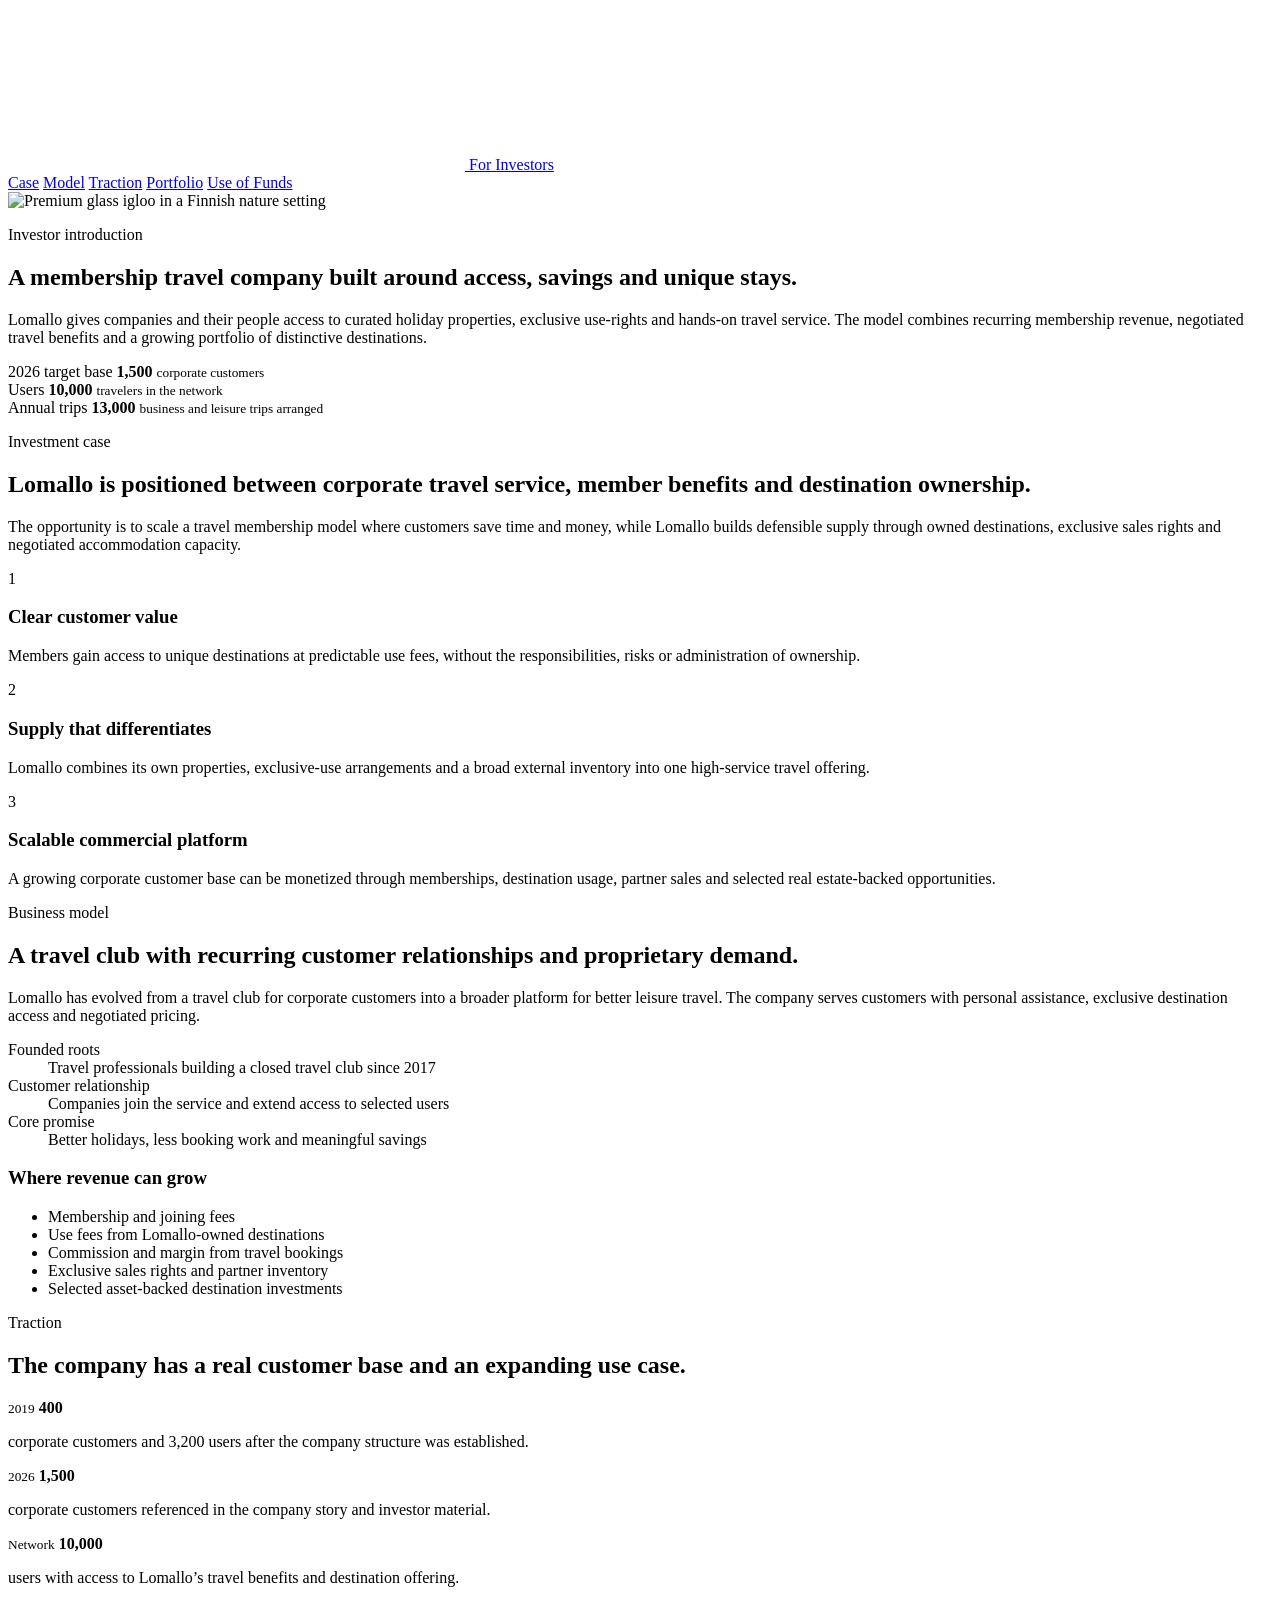
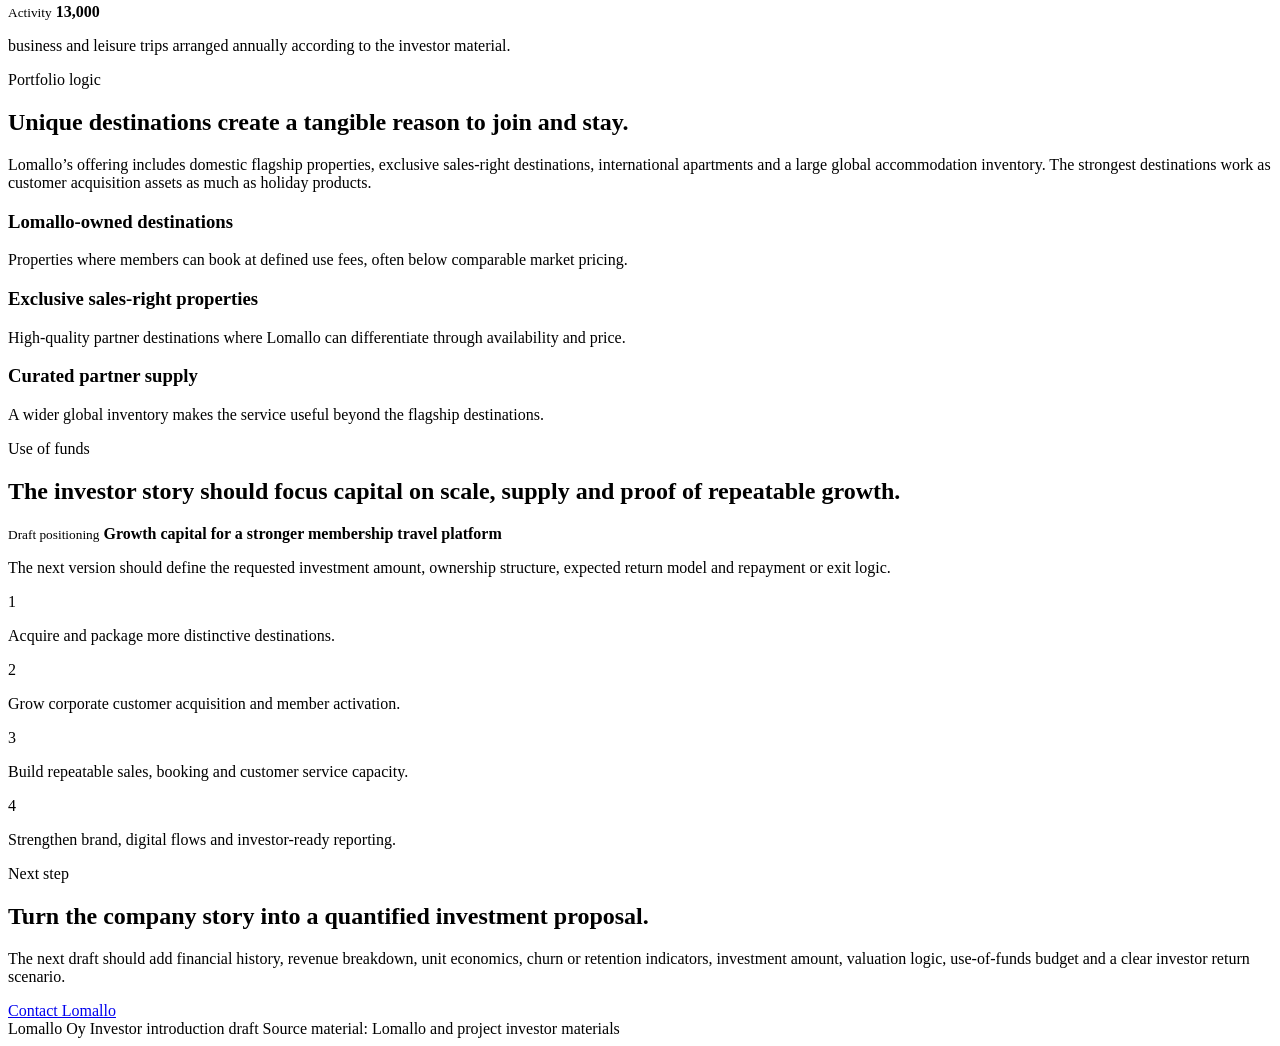
==== lomallo-for-investors/index.html @ 2ec80e3c "Create Lomallo investor site draft" ====
<!doctype html>
<html lang="en">
  <head>
    <meta charset="utf-8" />
    <meta name="viewport" content="width=device-width, initial-scale=1" />
    <title>Lomallo for Investors</title>
    <meta
      name="description"
      content="Investor introduction for Lomallo, a membership-based travel platform with exclusive access to unique holiday properties."
    />
    <link rel="stylesheet" href="./styles.css?v=20260811-1" />
  </head>
  <body>
    <header class="site-header" aria-label="Main navigation">
      <a class="brand" href="#top" aria-label="Lomallo for Investors">
        <img src="../assets/lomallo-nega.png" alt="Lomallo" />
        <span>For Investors</span>
      </a>
      <nav>
        <a href="#case">Case</a>
        <a href="#model">Model</a>
        <a href="#traction">Traction</a>
        <a href="#portfolio">Portfolio</a>
        <a href="#use-of-funds">Use of Funds</a>
      </nav>
    </header>

    <main id="top">
      <section class="hero">
        <img
          class="hero-media"
          src="https://static.wixstatic.com/media/190ae2_ce40ab52ef164a418f65911e3b926a8a~mv2.jpeg/v1/fill/w_1920,h_1080,al_c,q_90/190ae2_ce40ab52ef164a418f65911e3b926a8a~mv2.jpeg"
          alt="Premium glass igloo in a Finnish nature setting"
        />
        <div class="hero-shade"></div>
        <div class="hero-content">
          <p class="eyebrow">Investor introduction</p>
          <h1>A membership travel company built around access, savings and unique stays.</h1>
          <p class="lead">
            Lomallo gives companies and their people access to curated holiday properties,
            exclusive use-rights and hands-on travel service. The model combines recurring
            membership revenue, negotiated travel benefits and a growing portfolio of
            distinctive destinations.
          </p>
        </div>
        <div class="hero-panel" aria-label="Lomallo key figures">
          <div class="highlight-card">
            <span>2026 target base</span>
            <strong>1,500</strong>
            <small>corporate customers</small>
          </div>
          <div>
            <span>Users</span>
            <strong>10,000</strong>
            <small>travelers in the network</small>
          </div>
          <div>
            <span>Annual trips</span>
            <strong>13,000</strong>
            <small>business and leisure trips arranged</small>
          </div>
        </div>
      </section>

      <section class="section white" id="case">
        <div class="section-copy">
          <p class="eyebrow dark">Investment case</p>
          <h2>Lomallo is positioned between corporate travel service, member benefits and destination ownership.</h2>
          <p>
            The opportunity is to scale a travel membership model where customers save time
            and money, while Lomallo builds defensible supply through owned destinations,
            exclusive sales rights and negotiated accommodation capacity.
          </p>
        </div>
        <div class="card-grid three">
          <article>
            <span>1</span>
            <h3>Clear customer value</h3>
            <p>
              Members gain access to unique destinations at predictable use fees, without
              the responsibilities, risks or administration of ownership.
            </p>
          </article>
          <article>
            <span>2</span>
            <h3>Supply that differentiates</h3>
            <p>
              Lomallo combines its own properties, exclusive-use arrangements and a broad
              external inventory into one high-service travel offering.
            </p>
          </article>
          <article>
            <span>3</span>
            <h3>Scalable commercial platform</h3>
            <p>
              A growing corporate customer base can be monetized through memberships,
              destination usage, partner sales and selected real estate-backed opportunities.
            </p>
          </article>
        </div>
      </section>

      <section class="section split" id="model">
        <div class="section-copy">
          <p class="eyebrow dark">Business model</p>
          <h2>A travel club with recurring customer relationships and proprietary demand.</h2>
          <p>
            Lomallo has evolved from a travel club for corporate customers into a broader
            platform for better leisure travel. The company serves customers with personal
            assistance, exclusive destination access and negotiated pricing.
          </p>
          <dl class="fact-list">
            <div>
              <dt>Founded roots</dt>
              <dd>Travel professionals building a closed travel club since 2017</dd>
            </div>
            <div>
              <dt>Customer relationship</dt>
              <dd>Companies join the service and extend access to selected users</dd>
            </div>
            <div>
              <dt>Core promise</dt>
              <dd>Better holidays, less booking work and meaningful savings</dd>
            </div>
          </dl>
        </div>
        <div class="model-card">
          <h3>Where revenue can grow</h3>
          <ul>
            <li>Membership and joining fees</li>
            <li>Use fees from Lomallo-owned destinations</li>
            <li>Commission and margin from travel bookings</li>
            <li>Exclusive sales rights and partner inventory</li>
            <li>Selected asset-backed destination investments</li>
          </ul>
        </div>
      </section>

      <section class="section dark" id="traction">
        <div class="section-copy">
          <p class="eyebrow">Traction</p>
          <h2>The company has a real customer base and an expanding use case.</h2>
        </div>
        <div class="metric-grid">
          <article>
            <small>2019</small>
            <strong>400</strong>
            <p>corporate customers and 3,200 users after the company structure was established.</p>
          </article>
          <article>
            <small>2026</small>
            <strong>1,500</strong>
            <p>corporate customers referenced in the company story and investor material.</p>
          </article>
          <article>
            <small>Network</small>
            <strong>10,000</strong>
            <p>users with access to Lomallo’s travel benefits and destination offering.</p>
          </article>
          <article>
            <small>Activity</small>
            <strong>13,000</strong>
            <p>business and leisure trips arranged annually according to the investor material.</p>
          </article>
        </div>
      </section>

      <section class="section portfolio" id="portfolio">
        <div class="section-copy">
          <p class="eyebrow dark">Portfolio logic</p>
          <h2>Unique destinations create a tangible reason to join and stay.</h2>
          <p>
            Lomallo’s offering includes domestic flagship properties, exclusive sales-right
            destinations, international apartments and a large global accommodation inventory.
            The strongest destinations work as customer acquisition assets as much as holiday products.
          </p>
        </div>
        <div class="portfolio-grid">
          <article>
            <h3>Lomallo-owned destinations</h3>
            <p>Properties where members can book at defined use fees, often below comparable market pricing.</p>
          </article>
          <article>
            <h3>Exclusive sales-right properties</h3>
            <p>High-quality partner destinations where Lomallo can differentiate through availability and price.</p>
          </article>
          <article>
            <h3>Curated partner supply</h3>
            <p>A wider global inventory makes the service useful beyond the flagship destinations.</p>
          </article>
        </div>
      </section>

      <section class="section use-of-funds" id="use-of-funds">
        <div class="section-copy">
          <p class="eyebrow dark">Use of funds</p>
          <h2>The investor story should focus capital on scale, supply and proof of repeatable growth.</h2>
        </div>
        <div class="funding-layout">
          <div class="funding-card primary-card">
            <small>Draft positioning</small>
            <strong>Growth capital for a stronger membership travel platform</strong>
            <p>
              The next version should define the requested investment amount, ownership
              structure, expected return model and repayment or exit logic.
            </p>
          </div>
          <div class="funding-list">
            <div>
              <span>1</span>
              <p>Acquire and package more distinctive destinations.</p>
            </div>
            <div>
              <span>2</span>
              <p>Grow corporate customer acquisition and member activation.</p>
            </div>
            <div>
              <span>3</span>
              <p>Build repeatable sales, booking and customer service capacity.</p>
            </div>
            <div>
              <span>4</span>
              <p>Strengthen brand, digital flows and investor-ready reporting.</p>
            </div>
          </div>
        </div>
      </section>

      <section class="section final-band">
        <div>
          <p class="eyebrow dark">Next step</p>
          <h2>Turn the company story into a quantified investment proposal.</h2>
          <p>
            The next draft should add financial history, revenue breakdown, unit economics,
            churn or retention indicators, investment amount, valuation logic, use-of-funds
            budget and a clear investor return scenario.
          </p>
        </div>
        <a class="button dark-button" href="mailto:toimisto@lomallo.fi">Contact Lomallo</a>
      </section>
    </main>

    <footer>
      <span>Lomallo Oy</span>
      <span>Investor introduction draft</span>
      <span>Source material: Lomallo and project investor materials</span>
    </footer>
  </body>
</html>
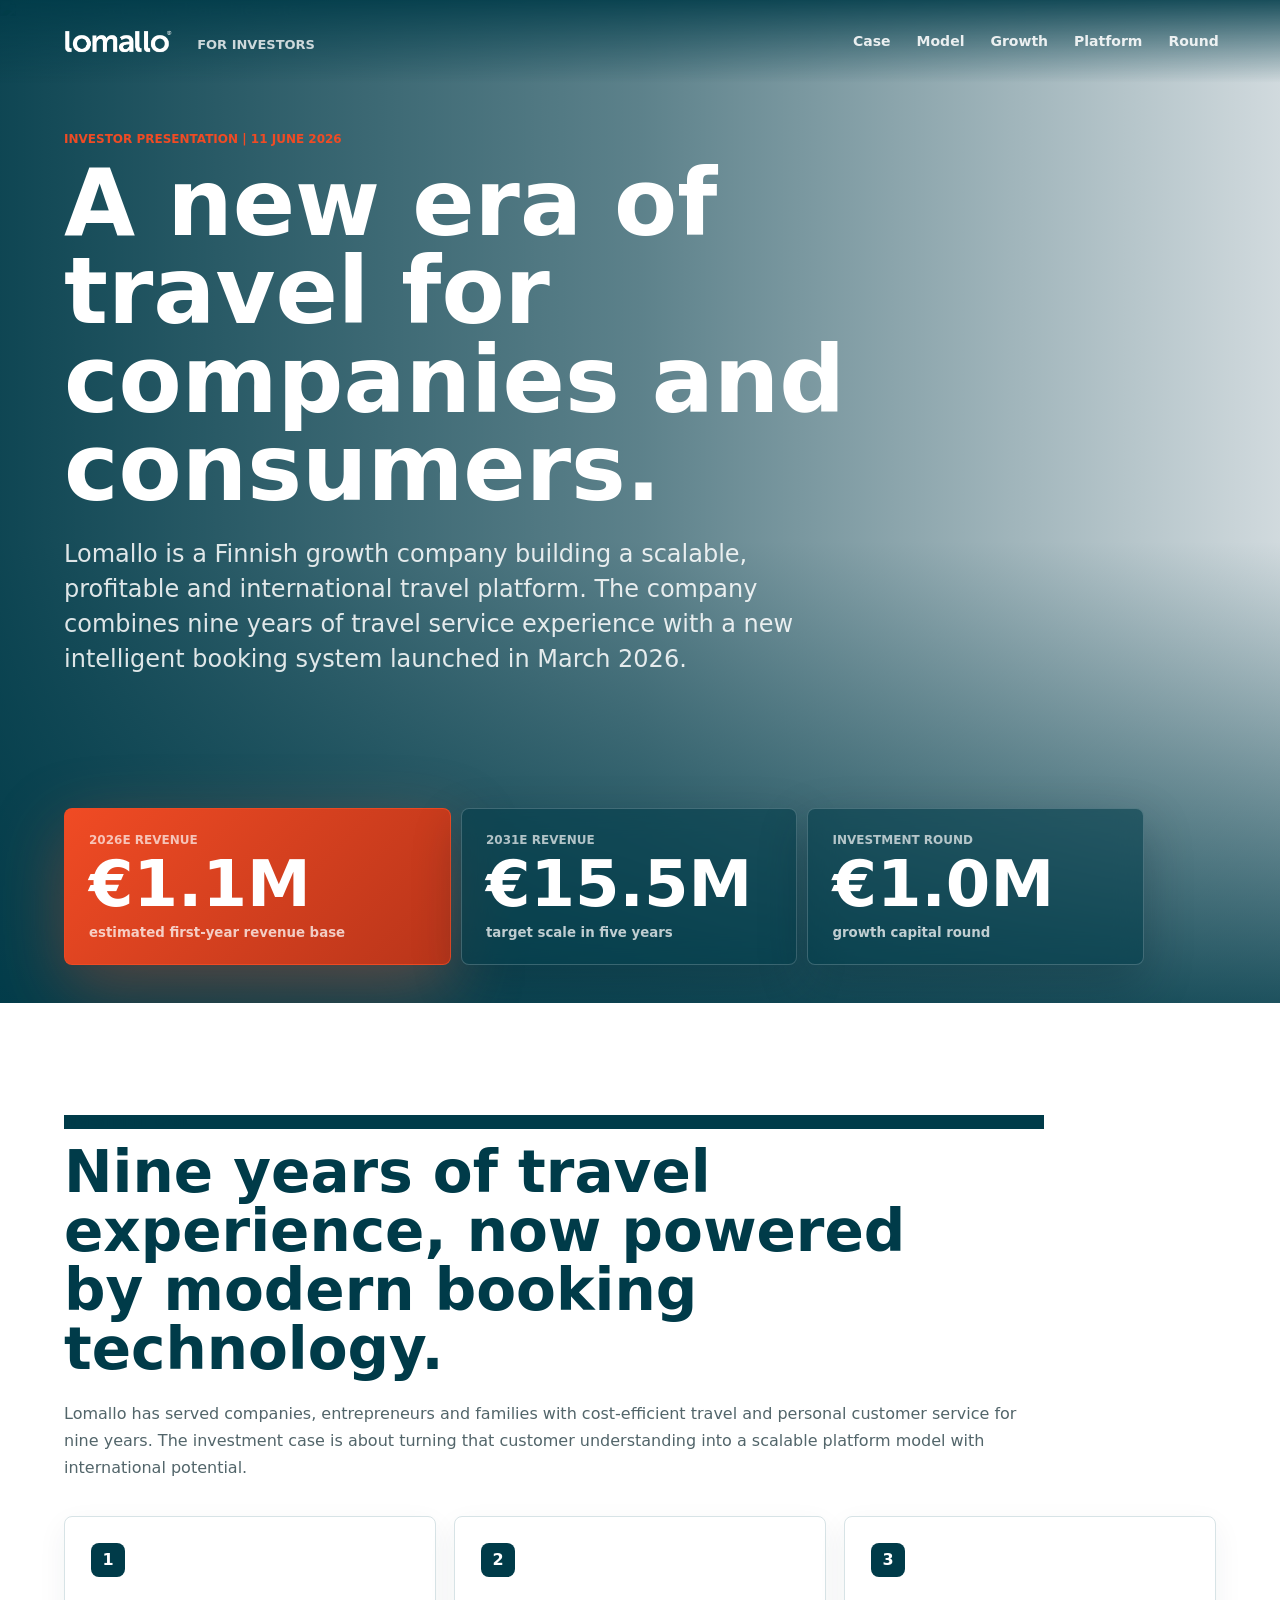
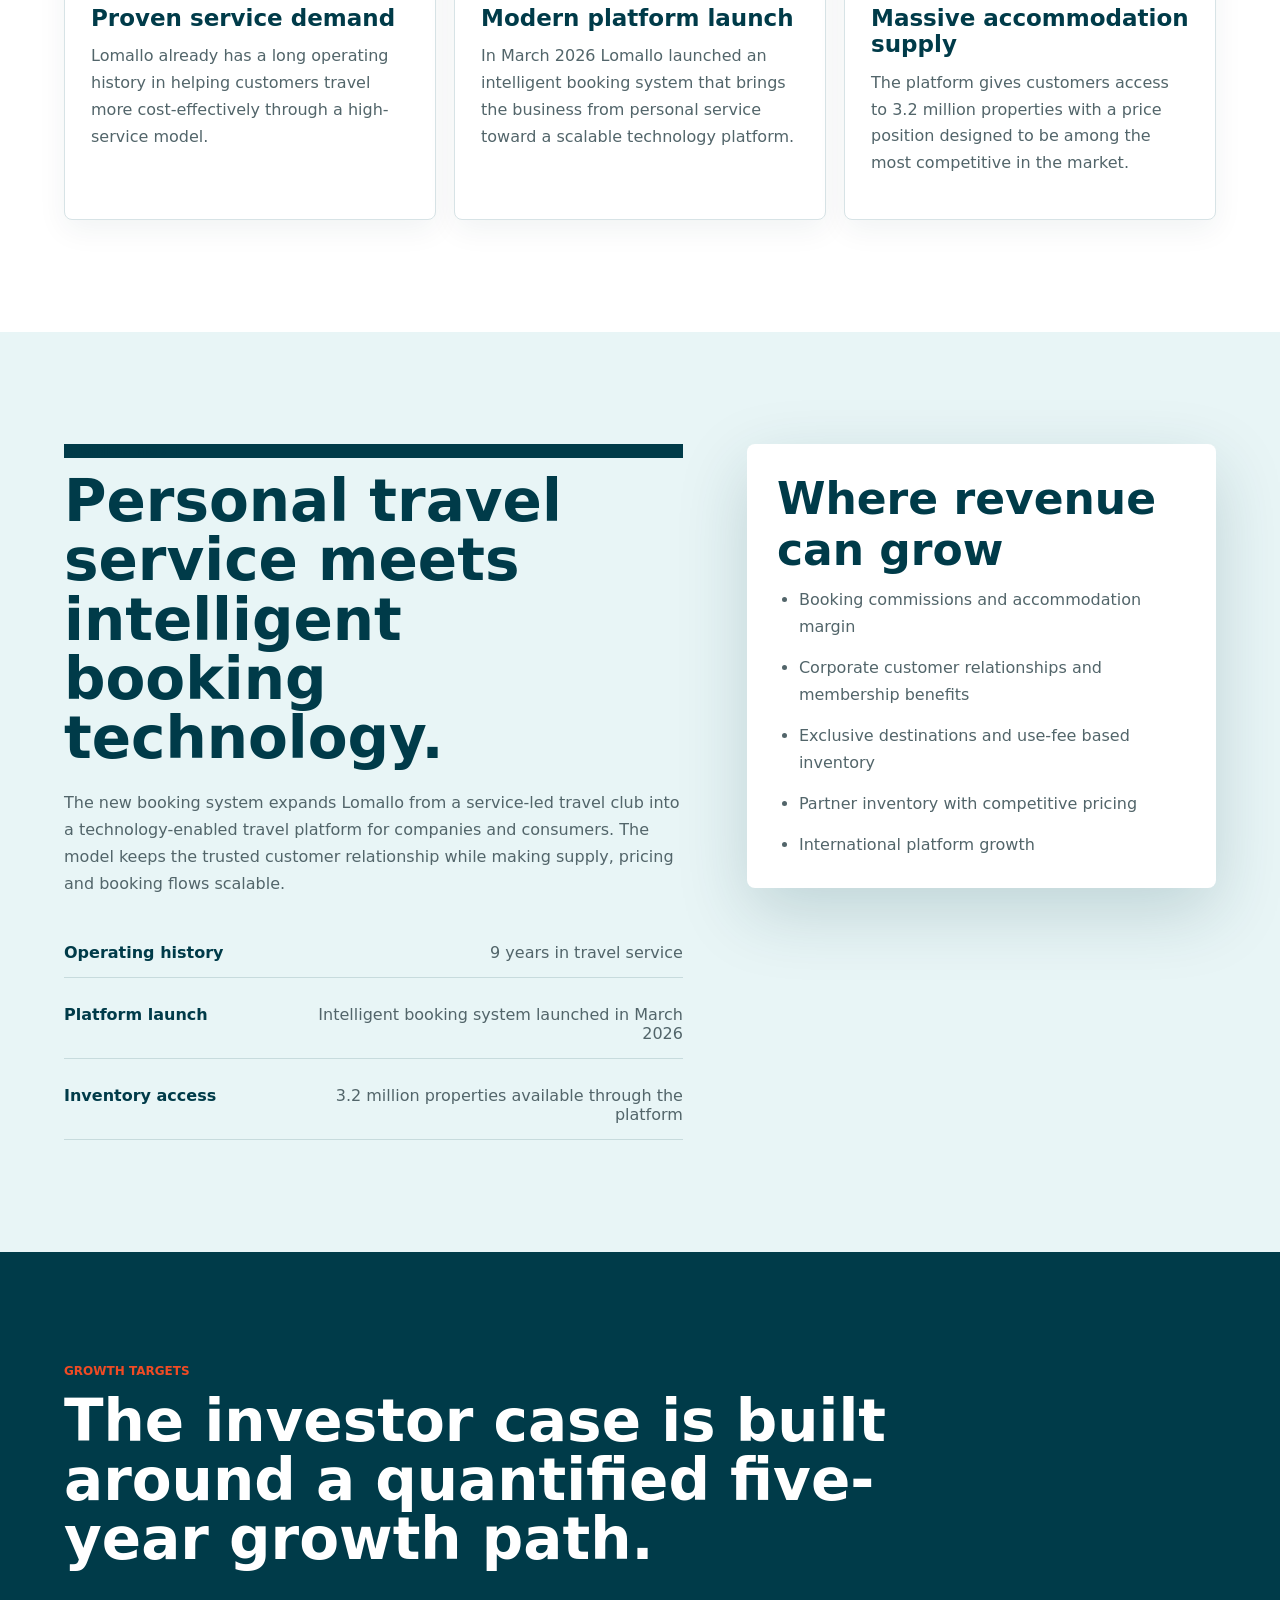
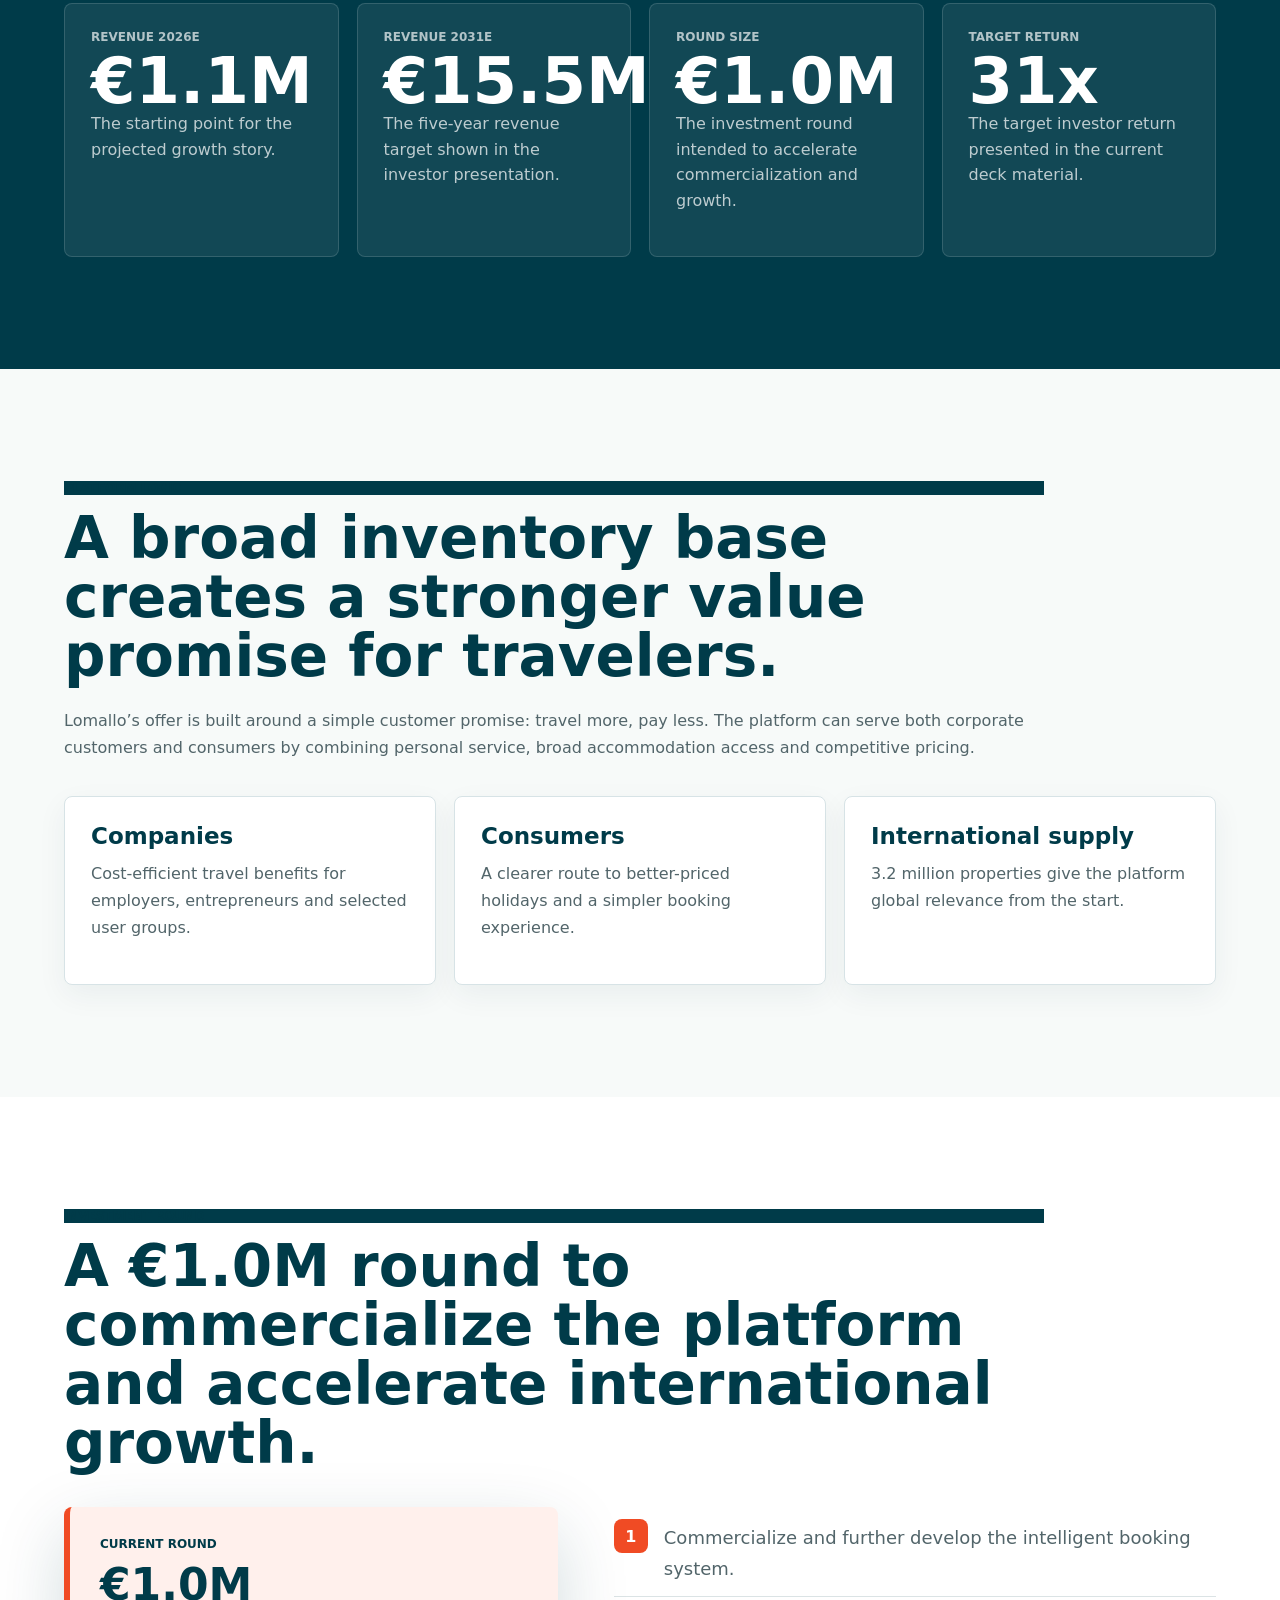
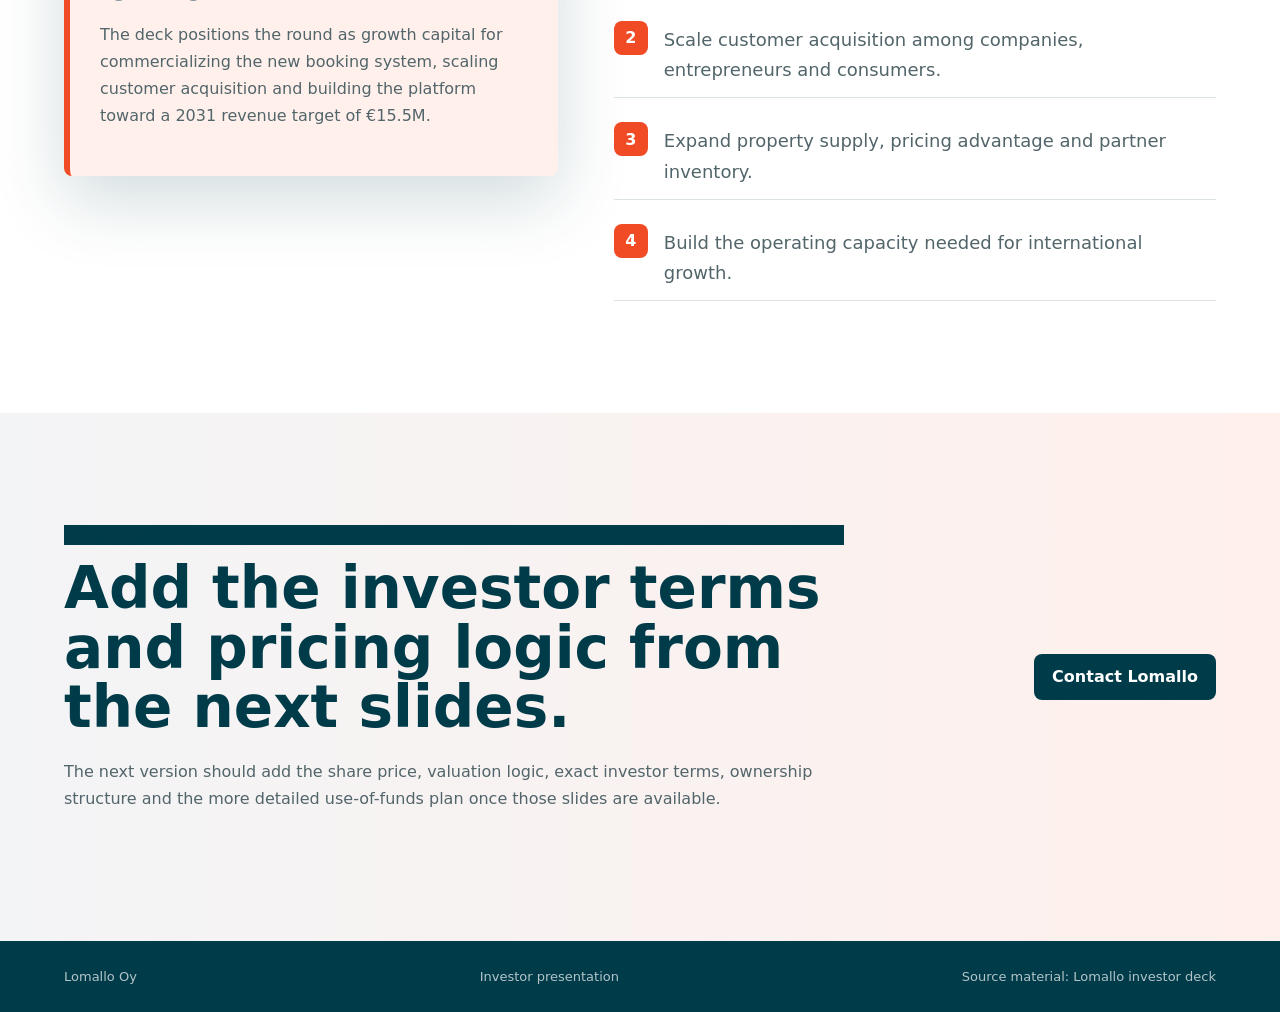
==== commit f3df8f29: "Update Lomallo investor page with deck highlights" ====
--- a/lomallo-for-investors/index.html
+++ b/lomallo-for-investors/index.html
@@ -6,7 +6,7 @@
     <title>Lomallo for Investors</title>
     <meta
       name="description"
-      content="Investor introduction for Lomallo, a membership-based travel platform with exclusive access to unique holiday properties."
+      content="Investor presentation for Lomallo, a Finnish travel growth company building a scalable international platform."
     />
     <link rel="stylesheet" href="./styles.css?v=20260811-1" />
   </head>
@@ -19,9 +19,9 @@
       <nav>
         <a href="#case">Case</a>
         <a href="#model">Model</a>
-        <a href="#traction">Traction</a>
-        <a href="#portfolio">Portfolio</a>
-        <a href="#use-of-funds">Use of Funds</a>
+        <a href="#traction">Growth</a>
+        <a href="#portfolio">Platform</a>
+        <a href="#use-of-funds">Round</a>
       </nav>
     </header>
 
@@ -29,35 +29,34 @@
       <section class="hero">
         <img
           class="hero-media"
-          src="https://static.wixstatic.com/media/190ae2_ce40ab52ef164a418f65911e3b926a8a~mv2.jpeg/v1/fill/w_1920,h_1080,al_c,q_90/190ae2_ce40ab52ef164a418f65911e3b926a8a~mv2.jpeg"
-          alt="Premium glass igloo in a Finnish nature setting"
+          src="https://images.unsplash.com/photo-1507525428034-b723cf961d3e?auto=format&fit=crop&w=2200&q=85"
+          alt="Tropical beach with clear blue water"
         />
         <div class="hero-shade"></div>
         <div class="hero-content">
-          <p class="eyebrow">Investor introduction</p>
-          <h1>A membership travel company built around access, savings and unique stays.</h1>
+          <p class="eyebrow">Investor presentation | 11 June 2026</p>
+          <h1>A new era of travel for companies and consumers.</h1>
           <p class="lead">
-            Lomallo gives companies and their people access to curated holiday properties,
-            exclusive use-rights and hands-on travel service. The model combines recurring
-            membership revenue, negotiated travel benefits and a growing portfolio of
-            distinctive destinations.
-          </p>
-        </div>
-        <div class="hero-panel" aria-label="Lomallo key figures">
+            Lomallo is a Finnish growth company building a scalable, profitable and
+            international travel platform. The company combines nine years of travel service
+            experience with a new intelligent booking system launched in March 2026.
+          </p>
+        </div>
+        <div class="hero-panel" aria-label="Lomallo key investment figures">
           <div class="highlight-card">
-            <span>2026 target base</span>
-            <strong>1,500</strong>
-            <small>corporate customers</small>
+            <span>2026E revenue</span>
+            <strong>€1.1M</strong>
+            <small>estimated first-year revenue base</small>
           </div>
           <div>
-            <span>Users</span>
-            <strong>10,000</strong>
-            <small>travelers in the network</small>
+            <span>2031E revenue</span>
+            <strong>€15.5M</strong>
+            <small>target scale in five years</small>
           </div>
           <div>
-            <span>Annual trips</span>
-            <strong>13,000</strong>
-            <small>business and leisure trips arranged</small>
+            <span>Investment round</span>
+            <strong>€1.0M</strong>
+            <small>growth capital round</small>
           </div>
         </div>
       </section>
@@ -65,36 +64,36 @@
       <section class="section white" id="case">
         <div class="section-copy">
           <p class="eyebrow dark">Investment case</p>
-          <h2>Lomallo is positioned between corporate travel service, member benefits and destination ownership.</h2>
-          <p>
-            The opportunity is to scale a travel membership model where customers save time
-            and money, while Lomallo builds defensible supply through owned destinations,
-            exclusive sales rights and negotiated accommodation capacity.
+          <h2>Nine years of travel experience, now powered by modern booking technology.</h2>
+          <p>
+            Lomallo has served companies, entrepreneurs and families with cost-efficient travel
+            and personal customer service for nine years. The investment case is about turning
+            that customer understanding into a scalable platform model with international potential.
           </p>
         </div>
         <div class="card-grid three">
           <article>
             <span>1</span>
-            <h3>Clear customer value</h3>
-            <p>
-              Members gain access to unique destinations at predictable use fees, without
-              the responsibilities, risks or administration of ownership.
+            <h3>Proven service demand</h3>
+            <p>
+              Lomallo already has a long operating history in helping customers travel more
+              cost-effectively through a high-service model.
             </p>
           </article>
           <article>
             <span>2</span>
-            <h3>Supply that differentiates</h3>
-            <p>
-              Lomallo combines its own properties, exclusive-use arrangements and a broad
-              external inventory into one high-service travel offering.
+            <h3>Modern platform launch</h3>
+            <p>
+              In March 2026 Lomallo launched an intelligent booking system that brings the
+              business from personal service toward a scalable technology platform.
             </p>
           </article>
           <article>
             <span>3</span>
-            <h3>Scalable commercial platform</h3>
-            <p>
-              A growing corporate customer base can be monetized through memberships,
-              destination usage, partner sales and selected real estate-backed opportunities.
+            <h3>Massive accommodation supply</h3>
+            <p>
+              The platform gives customers access to 3.2 million properties with a price
+              position designed to be among the most competitive in the market.
             </p>
           </article>
         </div>
@@ -103,124 +102,125 @@
       <section class="section split" id="model">
         <div class="section-copy">
           <p class="eyebrow dark">Business model</p>
-          <h2>A travel club with recurring customer relationships and proprietary demand.</h2>
-          <p>
-            Lomallo has evolved from a travel club for corporate customers into a broader
-            platform for better leisure travel. The company serves customers with personal
-            assistance, exclusive destination access and negotiated pricing.
+          <h2>Personal travel service meets intelligent booking technology.</h2>
+          <p>
+            The new booking system expands Lomallo from a service-led travel club into a
+            technology-enabled travel platform for companies and consumers. The model keeps
+            the trusted customer relationship while making supply, pricing and booking flows scalable.
           </p>
           <dl class="fact-list">
             <div>
-              <dt>Founded roots</dt>
-              <dd>Travel professionals building a closed travel club since 2017</dd>
-            </div>
-            <div>
-              <dt>Customer relationship</dt>
-              <dd>Companies join the service and extend access to selected users</dd>
-            </div>
-            <div>
-              <dt>Core promise</dt>
-              <dd>Better holidays, less booking work and meaningful savings</dd>
+              <dt>Operating history</dt>
+              <dd>9 years in travel service</dd>
+            </div>
+            <div>
+              <dt>Platform launch</dt>
+              <dd>Intelligent booking system launched in March 2026</dd>
+            </div>
+            <div>
+              <dt>Inventory access</dt>
+              <dd>3.2 million properties available through the platform</dd>
             </div>
           </dl>
         </div>
         <div class="model-card">
           <h3>Where revenue can grow</h3>
           <ul>
-            <li>Membership and joining fees</li>
-            <li>Use fees from Lomallo-owned destinations</li>
-            <li>Commission and margin from travel bookings</li>
-            <li>Exclusive sales rights and partner inventory</li>
-            <li>Selected asset-backed destination investments</li>
+            <li>Booking commissions and accommodation margin</li>
+            <li>Corporate customer relationships and membership benefits</li>
+            <li>Exclusive destinations and use-fee based inventory</li>
+            <li>Partner inventory with competitive pricing</li>
+            <li>International platform growth</li>
           </ul>
         </div>
       </section>
 
       <section class="section dark" id="traction">
         <div class="section-copy">
-          <p class="eyebrow">Traction</p>
-          <h2>The company has a real customer base and an expanding use case.</h2>
+          <p class="eyebrow">Growth targets</p>
+          <h2>The investor case is built around a quantified five-year growth path.</h2>
         </div>
         <div class="metric-grid">
           <article>
-            <small>2019</small>
-            <strong>400</strong>
-            <p>corporate customers and 3,200 users after the company structure was established.</p>
-          </article>
-          <article>
-            <small>2026</small>
-            <strong>1,500</strong>
-            <p>corporate customers referenced in the company story and investor material.</p>
-          </article>
-          <article>
-            <small>Network</small>
-            <strong>10,000</strong>
-            <p>users with access to Lomallo’s travel benefits and destination offering.</p>
-          </article>
-          <article>
-            <small>Activity</small>
-            <strong>13,000</strong>
-            <p>business and leisure trips arranged annually according to the investor material.</p>
+            <small>Revenue 2026E</small>
+            <strong>€1.1M</strong>
+            <p>The starting point for the projected growth story.</p>
+          </article>
+          <article>
+            <small>Revenue 2031E</small>
+            <strong>€15.5M</strong>
+            <p>The five-year revenue target shown in the investor presentation.</p>
+          </article>
+          <article>
+            <small>Round size</small>
+            <strong>€1.0M</strong>
+            <p>The investment round intended to accelerate commercialization and growth.</p>
+          </article>
+          <article>
+            <small>Target return</small>
+            <strong>31x</strong>
+            <p>The target investor return presented in the current deck material.</p>
           </article>
         </div>
       </section>
 
       <section class="section portfolio" id="portfolio">
         <div class="section-copy">
-          <p class="eyebrow dark">Portfolio logic</p>
-          <h2>Unique destinations create a tangible reason to join and stay.</h2>
-          <p>
-            Lomallo’s offering includes domestic flagship properties, exclusive sales-right
-            destinations, international apartments and a large global accommodation inventory.
-            The strongest destinations work as customer acquisition assets as much as holiday products.
+          <p class="eyebrow dark">Platform logic</p>
+          <h2>A broad inventory base creates a stronger value promise for travelers.</h2>
+          <p>
+            Lomallo’s offer is built around a simple customer promise: travel more, pay less.
+            The platform can serve both corporate customers and consumers by combining personal
+            service, broad accommodation access and competitive pricing.
           </p>
         </div>
         <div class="portfolio-grid">
           <article>
-            <h3>Lomallo-owned destinations</h3>
-            <p>Properties where members can book at defined use fees, often below comparable market pricing.</p>
-          </article>
-          <article>
-            <h3>Exclusive sales-right properties</h3>
-            <p>High-quality partner destinations where Lomallo can differentiate through availability and price.</p>
-          </article>
-          <article>
-            <h3>Curated partner supply</h3>
-            <p>A wider global inventory makes the service useful beyond the flagship destinations.</p>
+            <h3>Companies</h3>
+            <p>Cost-efficient travel benefits for employers, entrepreneurs and selected user groups.</p>
+          </article>
+          <article>
+            <h3>Consumers</h3>
+            <p>A clearer route to better-priced holidays and a simpler booking experience.</p>
+          </article>
+          <article>
+            <h3>International supply</h3>
+            <p>3.2 million properties give the platform global relevance from the start.</p>
           </article>
         </div>
       </section>
 
       <section class="section use-of-funds" id="use-of-funds">
         <div class="section-copy">
-          <p class="eyebrow dark">Use of funds</p>
-          <h2>The investor story should focus capital on scale, supply and proof of repeatable growth.</h2>
+          <p class="eyebrow dark">Investment round</p>
+          <h2>A €1.0M round to commercialize the platform and accelerate international growth.</h2>
         </div>
         <div class="funding-layout">
           <div class="funding-card primary-card">
-            <small>Draft positioning</small>
-            <strong>Growth capital for a stronger membership travel platform</strong>
-            <p>
-              The next version should define the requested investment amount, ownership
-              structure, expected return model and repayment or exit logic.
+            <small>Current round</small>
+            <strong>€1.0M</strong>
+            <p>
+              The deck positions the round as growth capital for commercializing the new booking
+              system, scaling customer acquisition and building the platform toward a 2031 revenue
+              target of €15.5M.
             </p>
           </div>
           <div class="funding-list">
             <div>
               <span>1</span>
-              <p>Acquire and package more distinctive destinations.</p>
+              <p>Commercialize and further develop the intelligent booking system.</p>
             </div>
             <div>
               <span>2</span>
-              <p>Grow corporate customer acquisition and member activation.</p>
+              <p>Scale customer acquisition among companies, entrepreneurs and consumers.</p>
             </div>
             <div>
               <span>3</span>
-              <p>Build repeatable sales, booking and customer service capacity.</p>
+              <p>Expand property supply, pricing advantage and partner inventory.</p>
             </div>
             <div>
               <span>4</span>
-              <p>Strengthen brand, digital flows and investor-ready reporting.</p>
+              <p>Build the operating capacity needed for international growth.</p>
             </div>
           </div>
         </div>
@@ -229,11 +229,10 @@
       <section class="section final-band">
         <div>
           <p class="eyebrow dark">Next step</p>
-          <h2>Turn the company story into a quantified investment proposal.</h2>
-          <p>
-            The next draft should add financial history, revenue breakdown, unit economics,
-            churn or retention indicators, investment amount, valuation logic, use-of-funds
-            budget and a clear investor return scenario.
+          <h2>Add the investor terms and pricing logic from the next slides.</h2>
+          <p>
+            The next version should add the share price, valuation logic, exact investor terms,
+            ownership structure and the more detailed use-of-funds plan once those slides are available.
           </p>
         </div>
         <a class="button dark-button" href="mailto:toimisto@lomallo.fi">Contact Lomallo</a>
@@ -242,8 +241,8 @@
 
     <footer>
       <span>Lomallo Oy</span>
-      <span>Investor introduction draft</span>
-      <span>Source material: Lomallo and project investor materials</span>
+      <span>Investor presentation</span>
+      <span>Source material: Lomallo investor deck</span>
     </footer>
   </body>
 </html>
--- a/lomallo-for-investors/styles.css
+++ b/lomallo-for-investors/styles.css
@@ -0,0 +1,555 @@
+:root {
+  --orange: #f04b24;
+  --ink: #003b49;
+  --ink-soft: #1d5a66;
+  --paper: #ffffff;
+  --mist: #f3f4f6;
+  --aqua: #e8f5f6;
+  --line: #d7e3e6;
+  --shadow: 0 24px 70px rgba(0, 59, 73, 0.18);
+}
+
+* {
+  box-sizing: border-box;
+}
+
+html {
+  scroll-behavior: smooth;
+}
+
+body {
+  margin: 0;
+  background: var(--mist);
+  color: var(--ink);
+  font-family:
+    Inter, ui-sans-serif, system-ui, -apple-system, BlinkMacSystemFont, "Segoe UI",
+    sans-serif;
+  letter-spacing: 0;
+}
+
+a {
+  color: inherit;
+  text-decoration: none;
+}
+
+.site-header {
+  position: fixed;
+  z-index: 20;
+  top: 0;
+  left: 0;
+  right: 0;
+  display: flex;
+  align-items: center;
+  justify-content: space-between;
+  gap: 24px;
+  padding: 18px clamp(18px, 4vw, 56px);
+  color: white;
+  background: linear-gradient(180deg, rgba(0, 59, 73, 0.88), rgba(0, 59, 73, 0));
+}
+
+.brand {
+  display: flex;
+  align-items: center;
+  gap: 14px;
+  min-width: 250px;
+  font-weight: 800;
+}
+
+.brand img {
+  width: 132px;
+  height: auto;
+}
+
+.brand span {
+  padding-top: 7px;
+  color: rgba(255, 255, 255, 0.78);
+  font-size: 13px;
+  text-transform: uppercase;
+}
+
+nav {
+  display: flex;
+  flex-wrap: wrap;
+  justify-content: flex-end;
+  gap: 6px;
+}
+
+nav a {
+  padding: 9px 10px;
+  border-radius: 6px;
+  color: rgba(255, 255, 255, 0.88);
+  font-size: 14px;
+  font-weight: 700;
+}
+
+nav a:hover {
+  background: rgba(255, 255, 255, 0.12);
+}
+
+.hero {
+  position: relative;
+  display: grid;
+  min-height: 94vh;
+  align-items: end;
+  overflow: hidden;
+  padding: 132px clamp(18px, 5vw, 72px) 38px;
+  color: white;
+}
+
+.hero-media,
+.hero-shade {
+  position: absolute;
+  inset: 0;
+}
+
+.hero-media {
+  width: 100%;
+  height: 100%;
+  object-fit: cover;
+}
+
+.hero-shade {
+  background:
+    linear-gradient(90deg, rgba(0, 59, 73, 0.94), rgba(0, 59, 73, 0.62), rgba(0, 59, 73, 0.14)),
+    linear-gradient(0deg, rgba(0, 59, 73, 0.86), transparent 46%);
+}
+
+.hero-content,
+.hero-panel {
+  position: relative;
+  z-index: 1;
+}
+
+.hero-content {
+  max-width: 930px;
+  padding-bottom: clamp(64px, 9vw, 108px);
+}
+
+.eyebrow {
+  margin: 0 0 14px;
+  color: var(--orange);
+  font-size: 12px;
+  font-weight: 900;
+  letter-spacing: 0;
+  text-transform: uppercase;
+}
+
+.eyebrow.dark {
+  color: var(--ink);
+}
+
+h1,
+h2,
+h3,
+p {
+  margin-top: 0;
+}
+
+h1 {
+  max-width: 900px;
+  margin-bottom: 24px;
+  font-size: clamp(44px, 8vw, 92px);
+  line-height: 0.96;
+  letter-spacing: 0;
+}
+
+h2 {
+  max-width: 930px;
+  margin-bottom: 22px;
+  font-size: clamp(30px, 5vw, 58px);
+  line-height: 1.02;
+  letter-spacing: 0;
+}
+
+h3 {
+  margin-bottom: 12px;
+  font-size: 23px;
+  line-height: 1.15;
+}
+
+.lead {
+  max-width: 760px;
+  color: rgba(255, 255, 255, 0.86);
+  font-size: clamp(18px, 2.2vw, 24px);
+  line-height: 1.45;
+}
+
+.hero-panel {
+  display: grid;
+  grid-template-columns: 1.15fr 1fr 1fr;
+  gap: 10px;
+  width: min(1080px, 100%);
+}
+
+.hero-panel div {
+  min-height: 138px;
+  padding: 24px;
+  border: 1px solid rgba(255, 255, 255, 0.2);
+  border-radius: 8px;
+  background: rgba(0, 59, 73, 0.58);
+  box-shadow: 0 18px 48px rgba(0, 30, 38, 0.28);
+  backdrop-filter: blur(14px);
+}
+
+.hero-panel .highlight-card {
+  border-color: rgba(240, 75, 36, 0.92);
+  background: linear-gradient(135deg, #f04b24, #b9351a);
+  box-shadow: 0 24px 70px rgba(240, 75, 36, 0.34);
+}
+
+.hero-panel span,
+.metric-grid small {
+  display: block;
+  margin-bottom: 7px;
+  color: rgba(255, 255, 255, 0.68);
+  font-size: 12px;
+  font-weight: 900;
+  text-transform: uppercase;
+}
+
+.hero-panel strong {
+  display: block;
+  color: white;
+  font-size: clamp(44px, 5vw, 72px);
+  line-height: 0.94;
+}
+
+.hero-panel small {
+  display: block;
+  margin-top: 10px;
+  color: rgba(255, 255, 255, 0.74);
+  font-weight: 700;
+}
+
+.section {
+  padding: clamp(64px, 9vw, 112px) clamp(18px, 5vw, 72px);
+}
+
+.white {
+  background: var(--paper);
+}
+
+.section-copy {
+  max-width: 980px;
+}
+
+.section-copy p:not(.eyebrow),
+.card-grid p,
+.model-card li,
+.portfolio-grid p,
+.funding-card p,
+.funding-list p,
+.final-band p {
+  color: #52656a;
+  line-height: 1.68;
+}
+
+.card-grid,
+.metric-grid,
+.portfolio-grid {
+  display: grid;
+  gap: 18px;
+  margin-top: 34px;
+}
+
+.three,
+.portfolio-grid {
+  grid-template-columns: repeat(3, minmax(0, 1fr));
+}
+
+.card-grid article,
+.portfolio-grid article {
+  border: 1px solid var(--line);
+  border-radius: 8px;
+  padding: 26px;
+  background: var(--paper);
+  box-shadow: 0 10px 30px rgba(0, 59, 73, 0.06);
+}
+
+.card-grid span,
+.funding-list span {
+  display: grid;
+  width: 34px;
+  height: 34px;
+  margin-bottom: 28px;
+  place-items: center;
+  border-radius: 8px;
+  background: var(--ink);
+  color: white;
+  font-weight: 900;
+}
+
+.split {
+  display: grid;
+  grid-template-columns: minmax(280px, 0.95fr) minmax(320px, 0.72fr);
+  gap: clamp(28px, 5vw, 64px);
+  align-items: start;
+  background: var(--aqua);
+}
+
+.fact-list {
+  display: grid;
+  gap: 12px;
+  margin: 30px 0 0;
+}
+
+.fact-list div {
+  display: flex;
+  justify-content: space-between;
+  gap: 18px;
+  border-bottom: 1px solid rgba(0, 59, 73, 0.14);
+  padding: 15px 0;
+}
+
+dt {
+  color: var(--ink);
+  font-weight: 900;
+}
+
+dd {
+  max-width: 380px;
+  margin: 0;
+  color: #52656a;
+  text-align: right;
+}
+
+.model-card,
+.primary-card {
+  border-radius: 8px;
+  padding: 30px;
+  background: var(--paper);
+  box-shadow: var(--shadow);
+}
+
+.model-card h3 {
+  font-size: clamp(28px, 4vw, 44px);
+}
+
+.model-card ul {
+  display: grid;
+  gap: 14px;
+  margin: 0;
+  padding-left: 22px;
+}
+
+.dark {
+  background: var(--ink);
+  color: white;
+}
+
+.dark h2 {
+  color: white;
+}
+
+.metric-grid {
+  grid-template-columns: repeat(4, minmax(0, 1fr));
+}
+
+.metric-grid article {
+  border: 1px solid rgba(255, 255, 255, 0.14);
+  border-radius: 8px;
+  padding: 26px;
+  background: rgba(255, 255, 255, 0.07);
+}
+
+.metric-grid strong {
+  display: block;
+  color: white;
+  font-size: clamp(42px, 5vw, 72px);
+  line-height: 0.94;
+}
+
+.metric-grid p {
+  color: rgba(255, 255, 255, 0.72);
+  line-height: 1.6;
+}
+
+.portfolio {
+  background: #f7faf9;
+}
+
+.use-of-funds {
+  background: var(--paper);
+}
+
+.funding-layout {
+  display: grid;
+  grid-template-columns: minmax(300px, 0.82fr) minmax(340px, 1fr);
+  gap: clamp(24px, 5vw, 56px);
+  align-items: start;
+  margin-top: 34px;
+}
+
+.primary-card {
+  border-left: 6px solid var(--orange);
+  background: #fff0ec;
+}
+
+.primary-card small {
+  display: block;
+  margin-bottom: 12px;
+  color: var(--ink);
+  font-size: 12px;
+  font-weight: 900;
+  text-transform: uppercase;
+}
+
+.primary-card strong {
+  display: block;
+  margin-bottom: 14px;
+  font-size: clamp(28px, 4vw, 44px);
+  line-height: 1.02;
+}
+
+.funding-list {
+  display: grid;
+  gap: 12px;
+}
+
+.funding-list div {
+  display: grid;
+  grid-template-columns: auto 1fr;
+  gap: 16px;
+  align-items: start;
+  border-bottom: 1px solid rgba(0, 59, 73, 0.14);
+  padding: 12px 0;
+}
+
+.funding-list span {
+  margin: 0;
+  background: var(--orange);
+}
+
+.funding-list p {
+  margin: 4px 0 0;
+  font-size: 18px;
+}
+
+.final-band {
+  display: flex;
+  justify-content: space-between;
+  gap: 40px;
+  align-items: center;
+  background: linear-gradient(90deg, #f3f4f6, #fff0ec);
+}
+
+.final-band > div {
+  max-width: 780px;
+}
+
+.button {
+  display: inline-flex;
+  min-height: 46px;
+  align-items: center;
+  justify-content: center;
+  border-radius: 8px;
+  padding: 13px 18px;
+  font-weight: 900;
+}
+
+.dark-button {
+  align-self: center;
+  background: var(--ink);
+  color: white;
+  white-space: nowrap;
+}
+
+footer {
+  display: flex;
+  flex-wrap: wrap;
+  justify-content: space-between;
+  gap: 12px;
+  padding: 28px clamp(18px, 5vw, 72px);
+  background: var(--ink);
+  color: rgba(255, 255, 255, 0.7);
+  font-size: 13px;
+}
+
+@media (max-width: 1040px) {
+  .metric-grid {
+    grid-template-columns: repeat(2, minmax(0, 1fr));
+  }
+}
+
+@media (max-width: 860px) {
+  .site-header {
+    position: absolute;
+    align-items: flex-start;
+  }
+
+  nav {
+    display: none;
+  }
+
+  .hero {
+    min-height: 900px;
+  }
+
+  .hero-panel,
+  .three,
+  .split,
+  .metric-grid,
+  .portfolio-grid,
+  .funding-layout {
+    grid-template-columns: 1fr;
+  }
+
+  .hero-panel div {
+    min-height: 0;
+    padding: 20px;
+  }
+
+  .hero-panel strong {
+    font-size: 54px;
+  }
+
+  .final-band {
+    align-items: flex-start;
+    flex-direction: column;
+  }
+}
+
+@media (max-width: 560px) {
+  h1 {
+    font-size: 40px;
+    line-height: 1.02;
+  }
+
+  h2 {
+    font-size: 31px;
+  }
+
+  .hero {
+    min-height: 940px;
+    padding-top: 118px;
+  }
+
+  .hero-content {
+    padding-bottom: 42px;
+  }
+
+  .brand {
+    min-width: 0;
+  }
+
+  .brand img {
+    width: 122px;
+  }
+
+  .brand span {
+    display: none;
+  }
+
+  .fact-list div {
+    display: grid;
+  }
+
+  dd {
+    max-width: none;
+    text-align: left;
+  }
+
+  .dark-button {
+    width: 100%;
+  }
+}
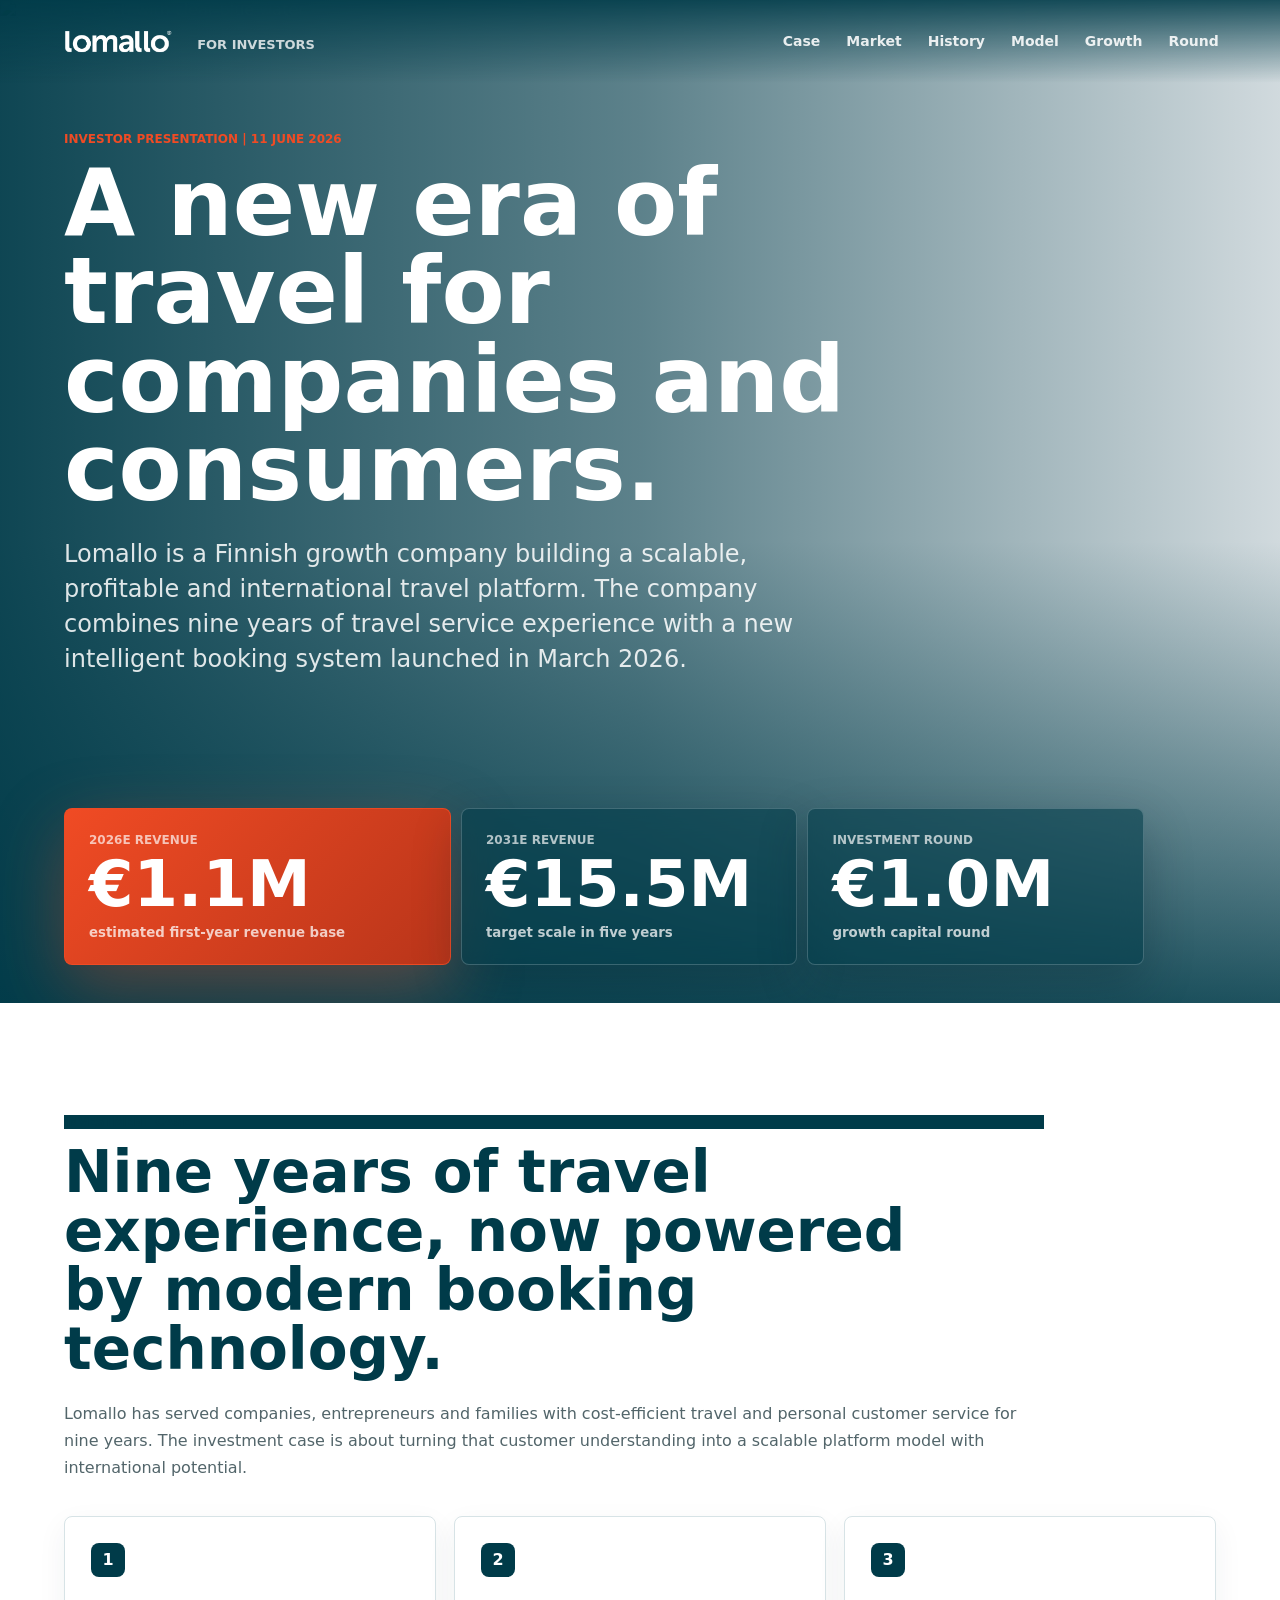
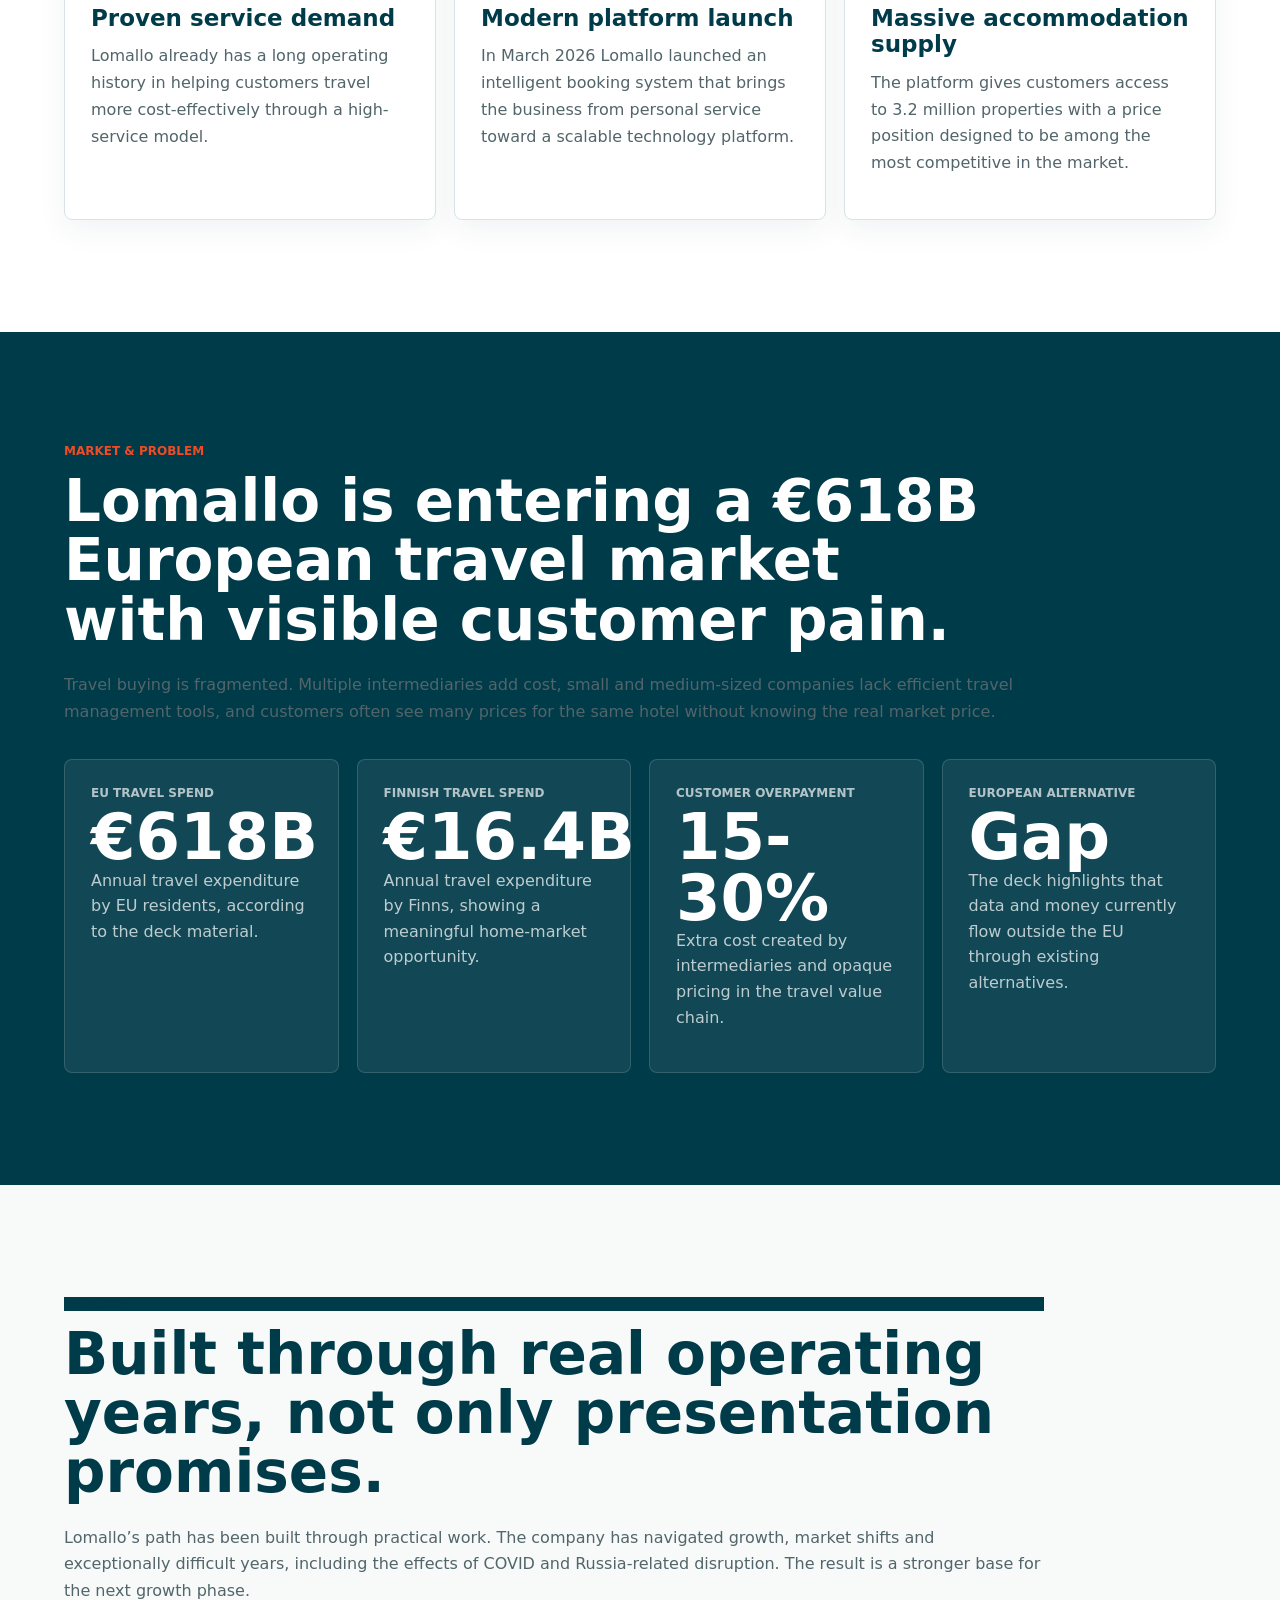
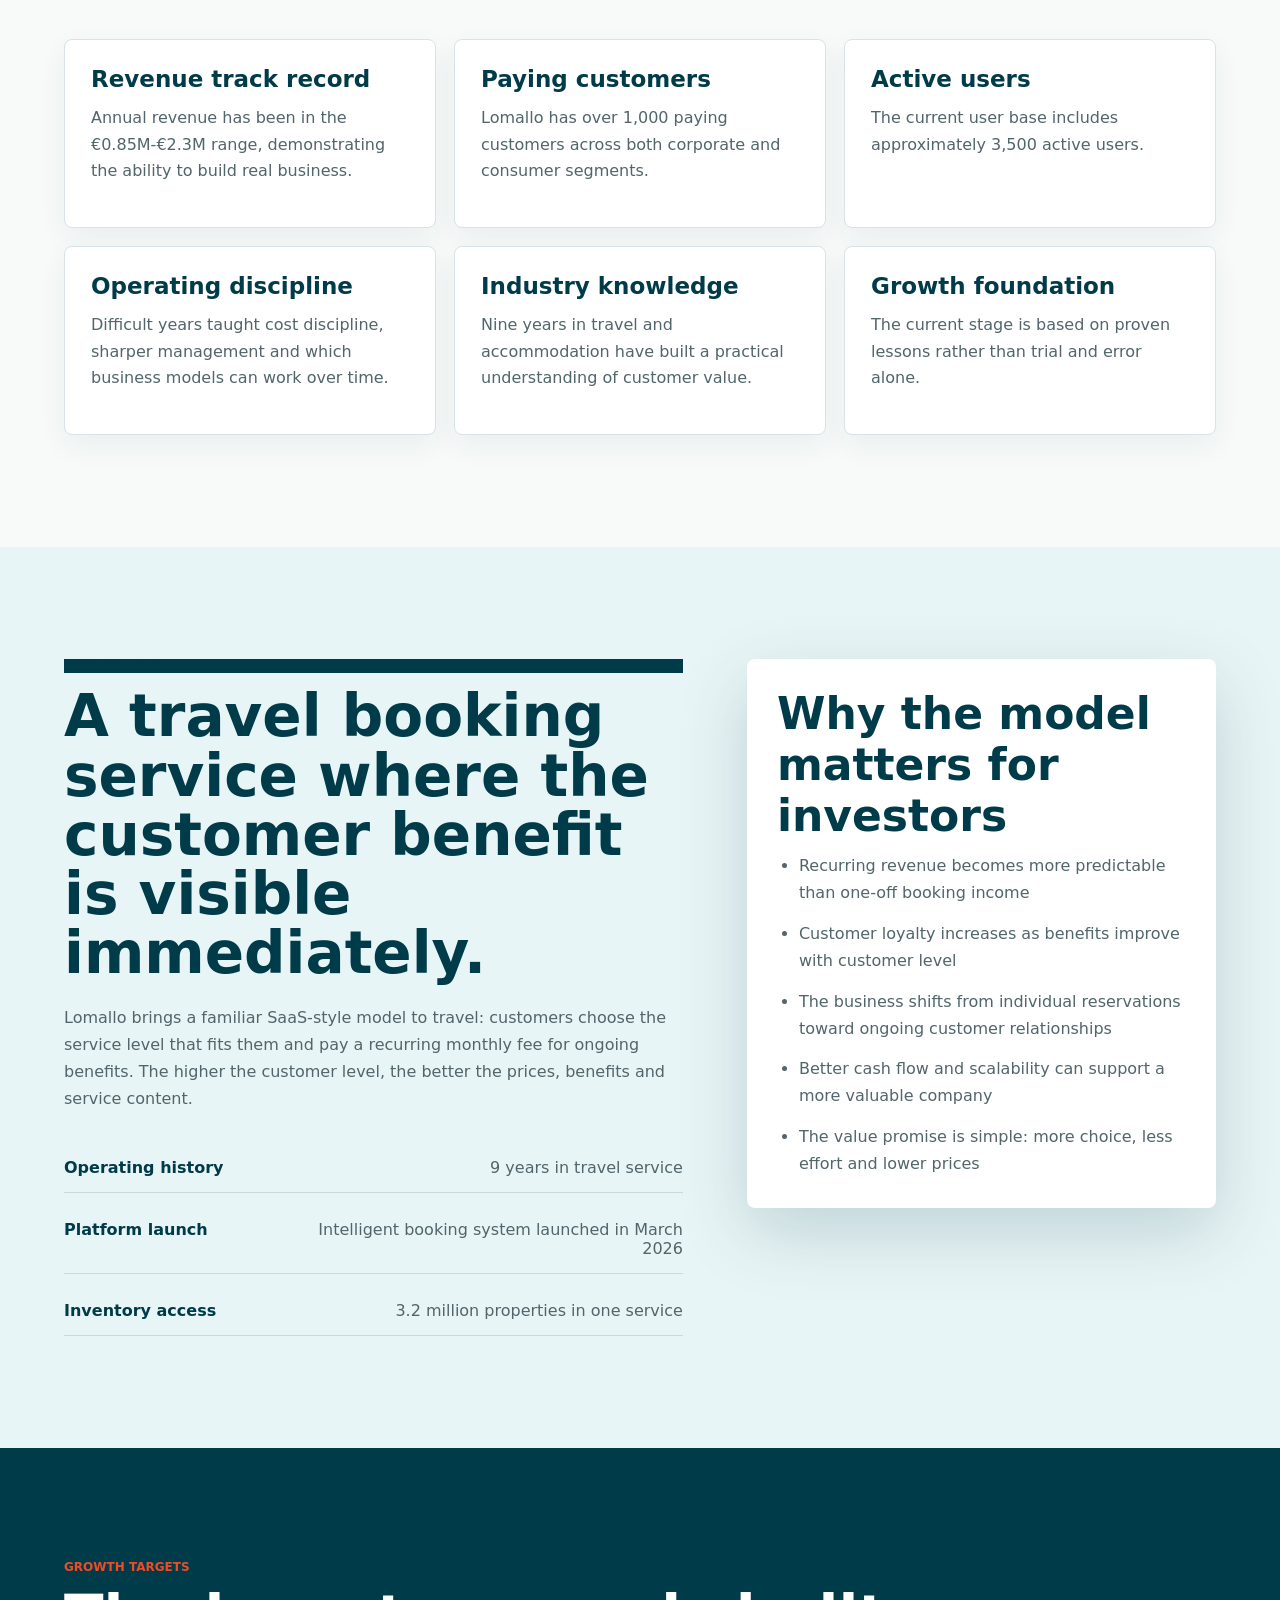
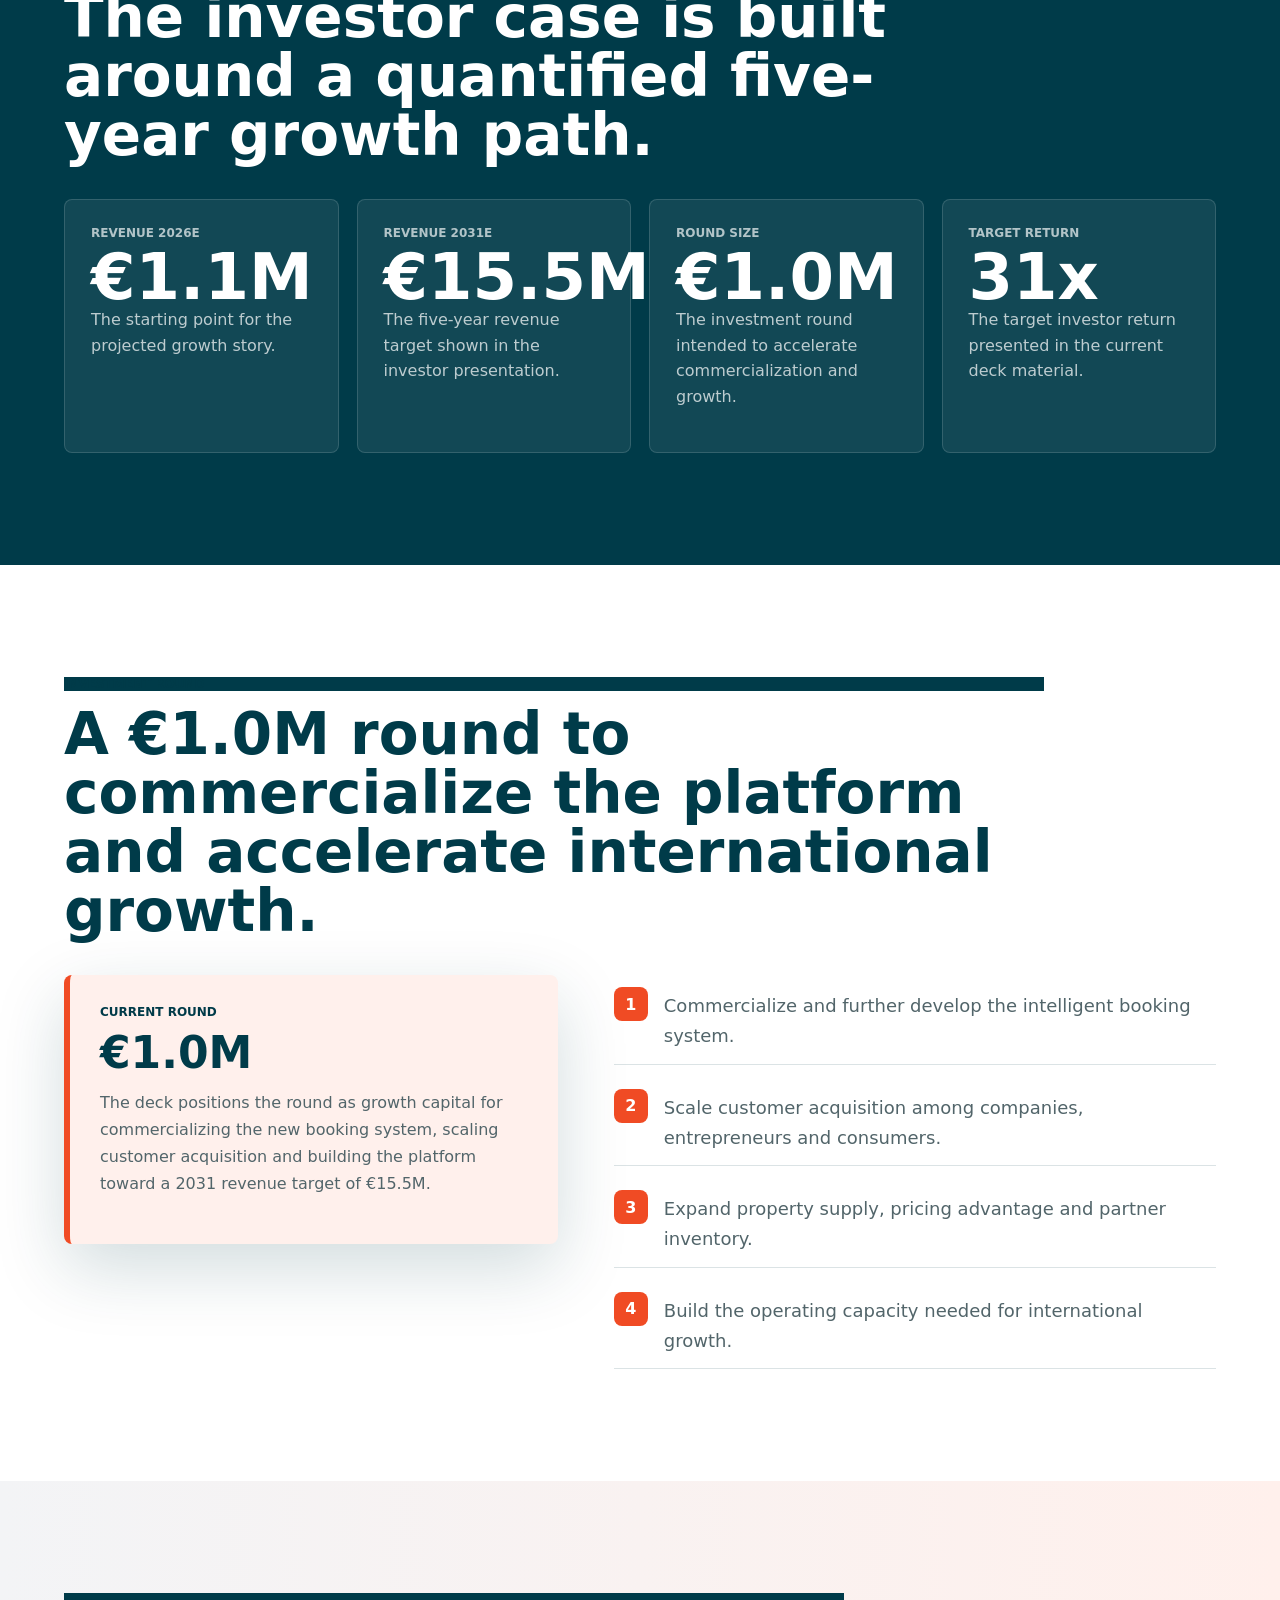
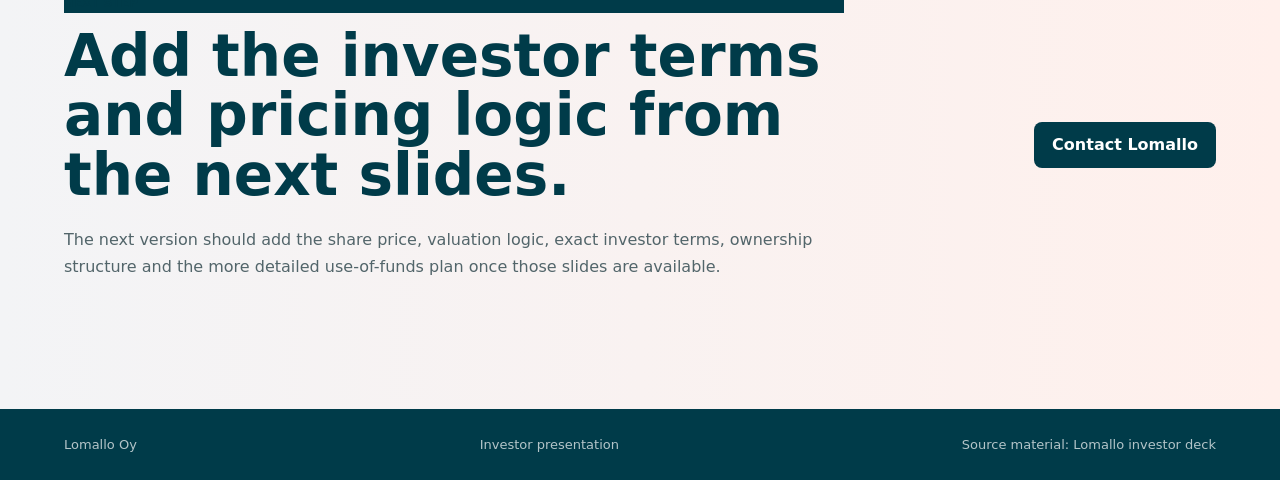
==== commit e2c27c36: "Add market problem history and service model to investor page" ====
--- a/lomallo-for-investors/index.html
+++ b/lomallo-for-investors/index.html
@@ -18,9 +18,10 @@
       </a>
       <nav>
         <a href="#case">Case</a>
+        <a href="#market">Market</a>
+        <a href="#history">History</a>
         <a href="#model">Model</a>
         <a href="#traction">Growth</a>
-        <a href="#portfolio">Platform</a>
         <a href="#use-of-funds">Round</a>
       </nav>
     </header>
@@ -99,14 +100,86 @@
         </div>
       </section>
 
+      <section class="section dark" id="market">
+        <div class="section-copy">
+          <p class="eyebrow">Market & problem</p>
+          <h2>Lomallo is entering a €618B European travel market with visible customer pain.</h2>
+          <p>
+            Travel buying is fragmented. Multiple intermediaries add cost, small and medium-sized
+            companies lack efficient travel management tools, and customers often see many prices
+            for the same hotel without knowing the real market price.
+          </p>
+        </div>
+        <div class="metric-grid">
+          <article>
+            <small>EU travel spend</small>
+            <strong>€618B</strong>
+            <p>Annual travel expenditure by EU residents, according to the deck material.</p>
+          </article>
+          <article>
+            <small>Finnish travel spend</small>
+            <strong>€16.4B</strong>
+            <p>Annual travel expenditure by Finns, showing a meaningful home-market opportunity.</p>
+          </article>
+          <article>
+            <small>Customer overpayment</small>
+            <strong>15-30%</strong>
+            <p>Extra cost created by intermediaries and opaque pricing in the travel value chain.</p>
+          </article>
+          <article>
+            <small>European alternative</small>
+            <strong>Gap</strong>
+            <p>The deck highlights that data and money currently flow outside the EU through existing alternatives.</p>
+          </article>
+        </div>
+      </section>
+
+      <section class="section portfolio" id="history">
+        <div class="section-copy">
+          <p class="eyebrow dark">History</p>
+          <h2>Built through real operating years, not only presentation promises.</h2>
+          <p>
+            Lomallo’s path has been built through practical work. The company has navigated
+            growth, market shifts and exceptionally difficult years, including the effects of
+            COVID and Russia-related disruption. The result is a stronger base for the next growth phase.
+          </p>
+        </div>
+        <div class="portfolio-grid">
+          <article>
+            <h3>Revenue track record</h3>
+            <p>Annual revenue has been in the €0.85M-€2.3M range, demonstrating the ability to build real business.</p>
+          </article>
+          <article>
+            <h3>Paying customers</h3>
+            <p>Lomallo has over 1,000 paying customers across both corporate and consumer segments.</p>
+          </article>
+          <article>
+            <h3>Active users</h3>
+            <p>The current user base includes approximately 3,500 active users.</p>
+          </article>
+          <article>
+            <h3>Operating discipline</h3>
+            <p>Difficult years taught cost discipline, sharper management and which business models can work over time.</p>
+          </article>
+          <article>
+            <h3>Industry knowledge</h3>
+            <p>Nine years in travel and accommodation have built a practical understanding of customer value.</p>
+          </article>
+          <article>
+            <h3>Growth foundation</h3>
+            <p>The current stage is based on proven lessons rather than trial and error alone.</p>
+          </article>
+        </div>
+      </section>
+
       <section class="section split" id="model">
         <div class="section-copy">
-          <p class="eyebrow dark">Business model</p>
-          <h2>Personal travel service meets intelligent booking technology.</h2>
-          <p>
-            The new booking system expands Lomallo from a service-led travel club into a
-            technology-enabled travel platform for companies and consumers. The model keeps
-            the trusted customer relationship while making supply, pricing and booking flows scalable.
+          <p class="eyebrow dark">Service model</p>
+          <h2>A travel booking service where the customer benefit is visible immediately.</h2>
+          <p>
+            Lomallo brings a familiar SaaS-style model to travel: customers choose the service
+            level that fits them and pay a recurring monthly fee for ongoing benefits. The higher
+            the customer level, the better the prices, benefits and service content.
           </p>
           <dl class="fact-list">
             <div>
@@ -119,18 +192,18 @@
             </div>
             <div>
               <dt>Inventory access</dt>
-              <dd>3.2 million properties available through the platform</dd>
+              <dd>3.2 million properties in one service</dd>
             </div>
           </dl>
         </div>
         <div class="model-card">
-          <h3>Where revenue can grow</h3>
+          <h3>Why the model matters for investors</h3>
           <ul>
-            <li>Booking commissions and accommodation margin</li>
-            <li>Corporate customer relationships and membership benefits</li>
-            <li>Exclusive destinations and use-fee based inventory</li>
-            <li>Partner inventory with competitive pricing</li>
-            <li>International platform growth</li>
+            <li>Recurring revenue becomes more predictable than one-off booking income</li>
+            <li>Customer loyalty increases as benefits improve with customer level</li>
+            <li>The business shifts from individual reservations toward ongoing customer relationships</li>
+            <li>Better cash flow and scalability can support a more valuable company</li>
+            <li>The value promise is simple: more choice, less effort and lower prices</li>
           </ul>
         </div>
       </section>
@@ -160,32 +233,6 @@
             <small>Target return</small>
             <strong>31x</strong>
             <p>The target investor return presented in the current deck material.</p>
-          </article>
-        </div>
-      </section>
-
-      <section class="section portfolio" id="portfolio">
-        <div class="section-copy">
-          <p class="eyebrow dark">Platform logic</p>
-          <h2>A broad inventory base creates a stronger value promise for travelers.</h2>
-          <p>
-            Lomallo’s offer is built around a simple customer promise: travel more, pay less.
-            The platform can serve both corporate customers and consumers by combining personal
-            service, broad accommodation access and competitive pricing.
-          </p>
-        </div>
-        <div class="portfolio-grid">
-          <article>
-            <h3>Companies</h3>
-            <p>Cost-efficient travel benefits for employers, entrepreneurs and selected user groups.</p>
-          </article>
-          <article>
-            <h3>Consumers</h3>
-            <p>A clearer route to better-priced holidays and a simpler booking experience.</p>
-          </article>
-          <article>
-            <h3>International supply</h3>
-            <p>3.2 million properties give the platform global relevance from the start.</p>
           </article>
         </div>
       </section>
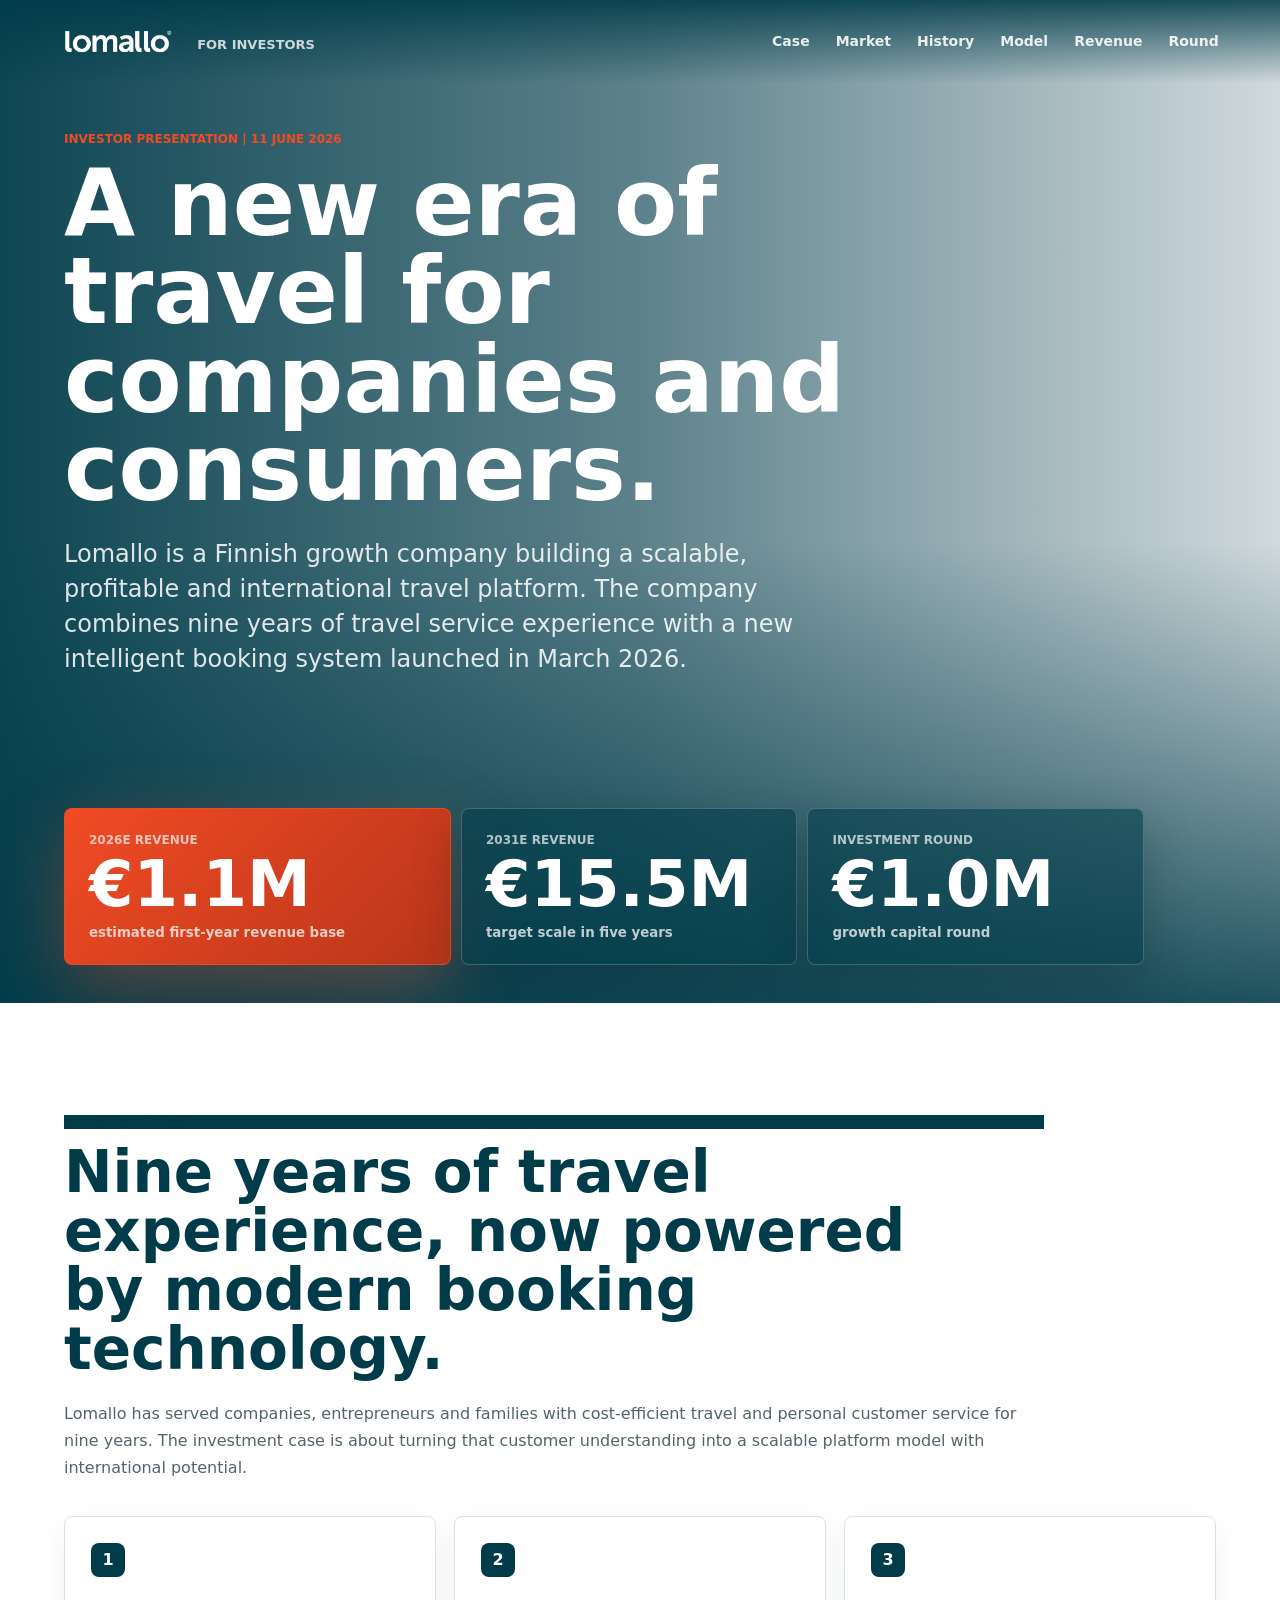
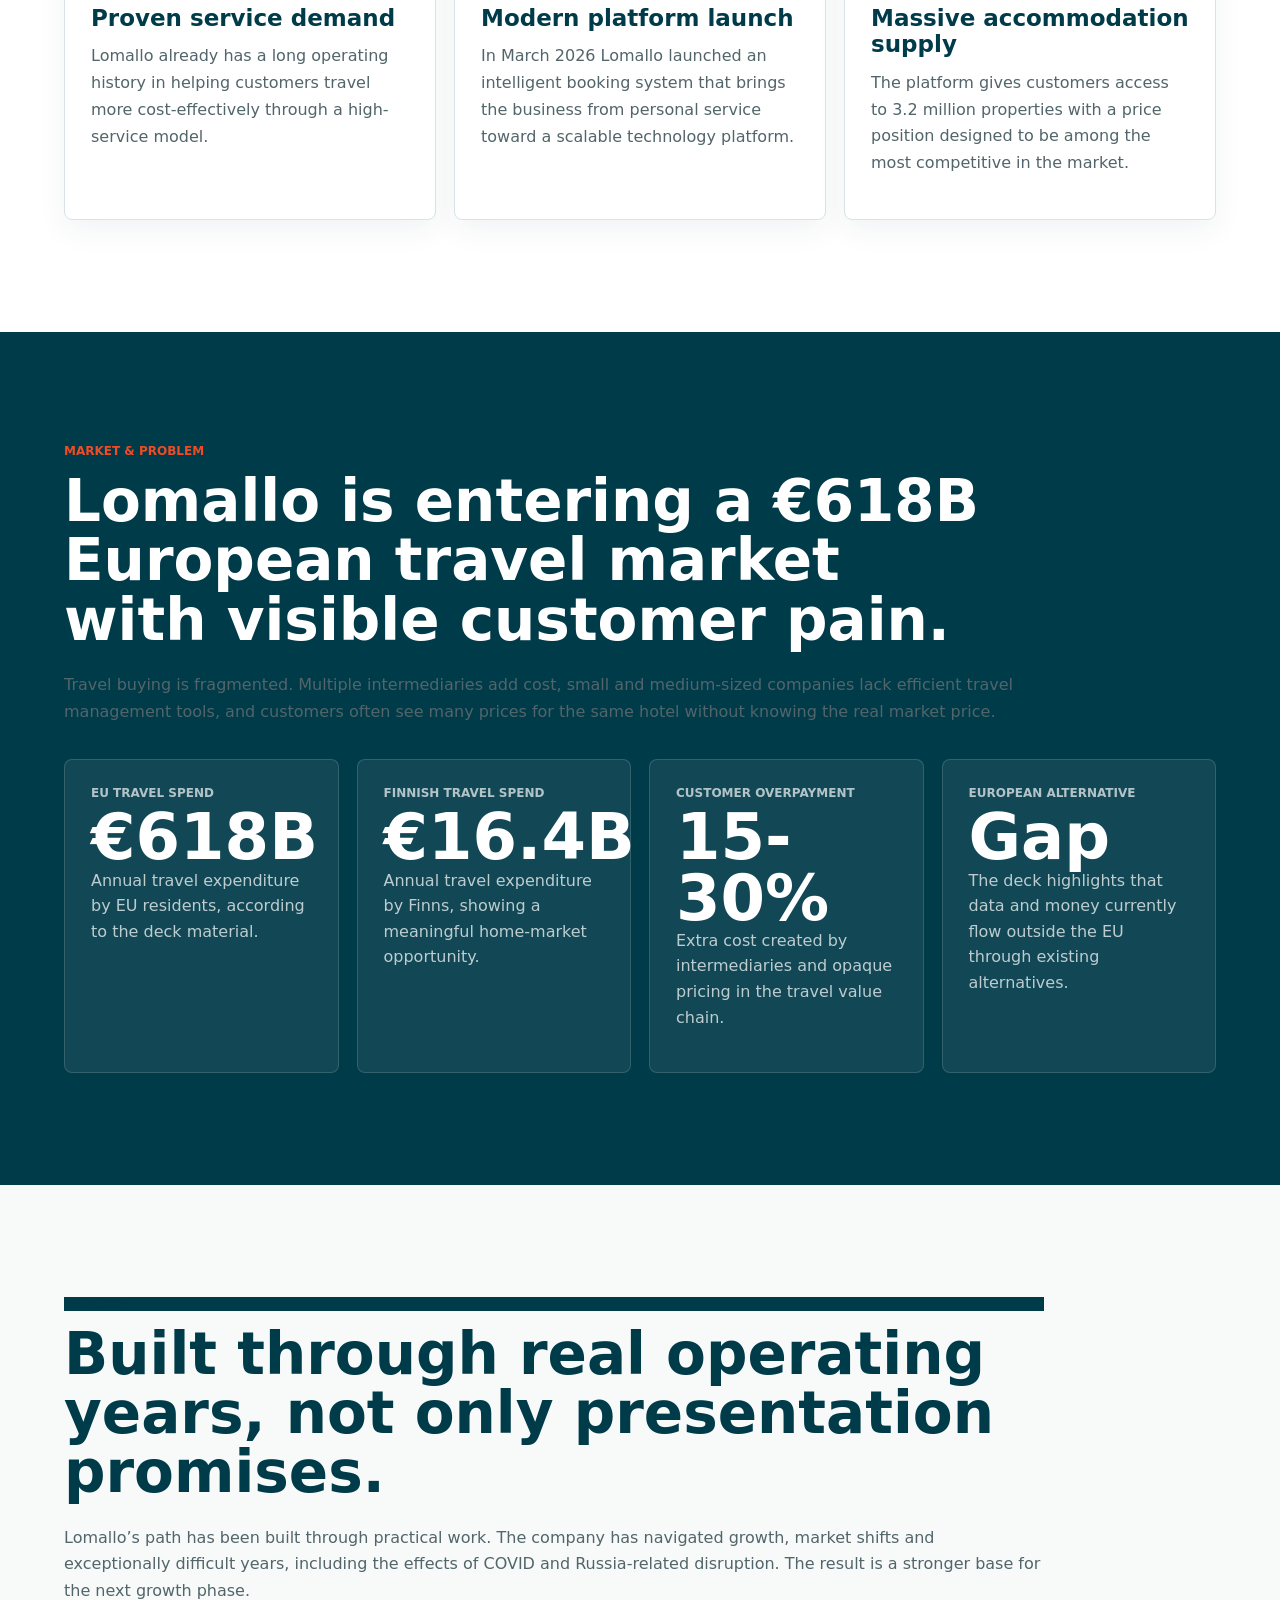
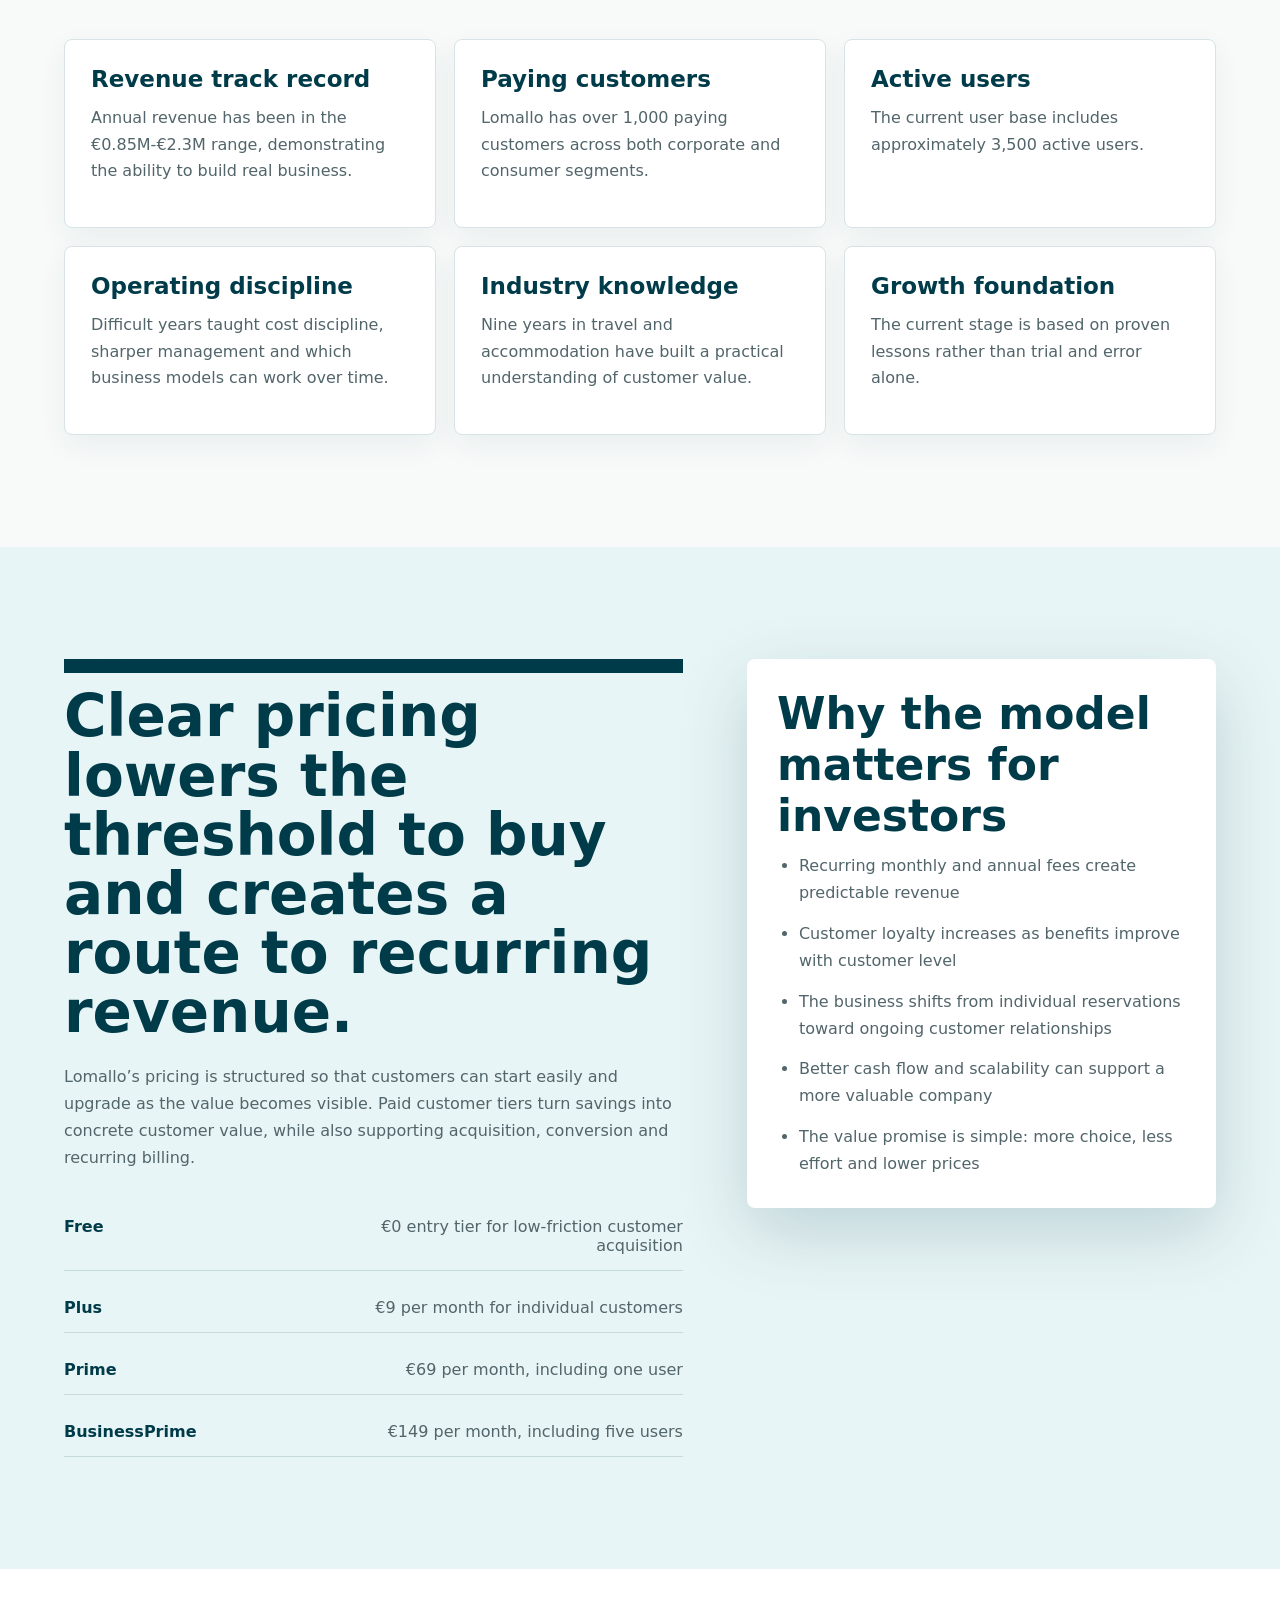
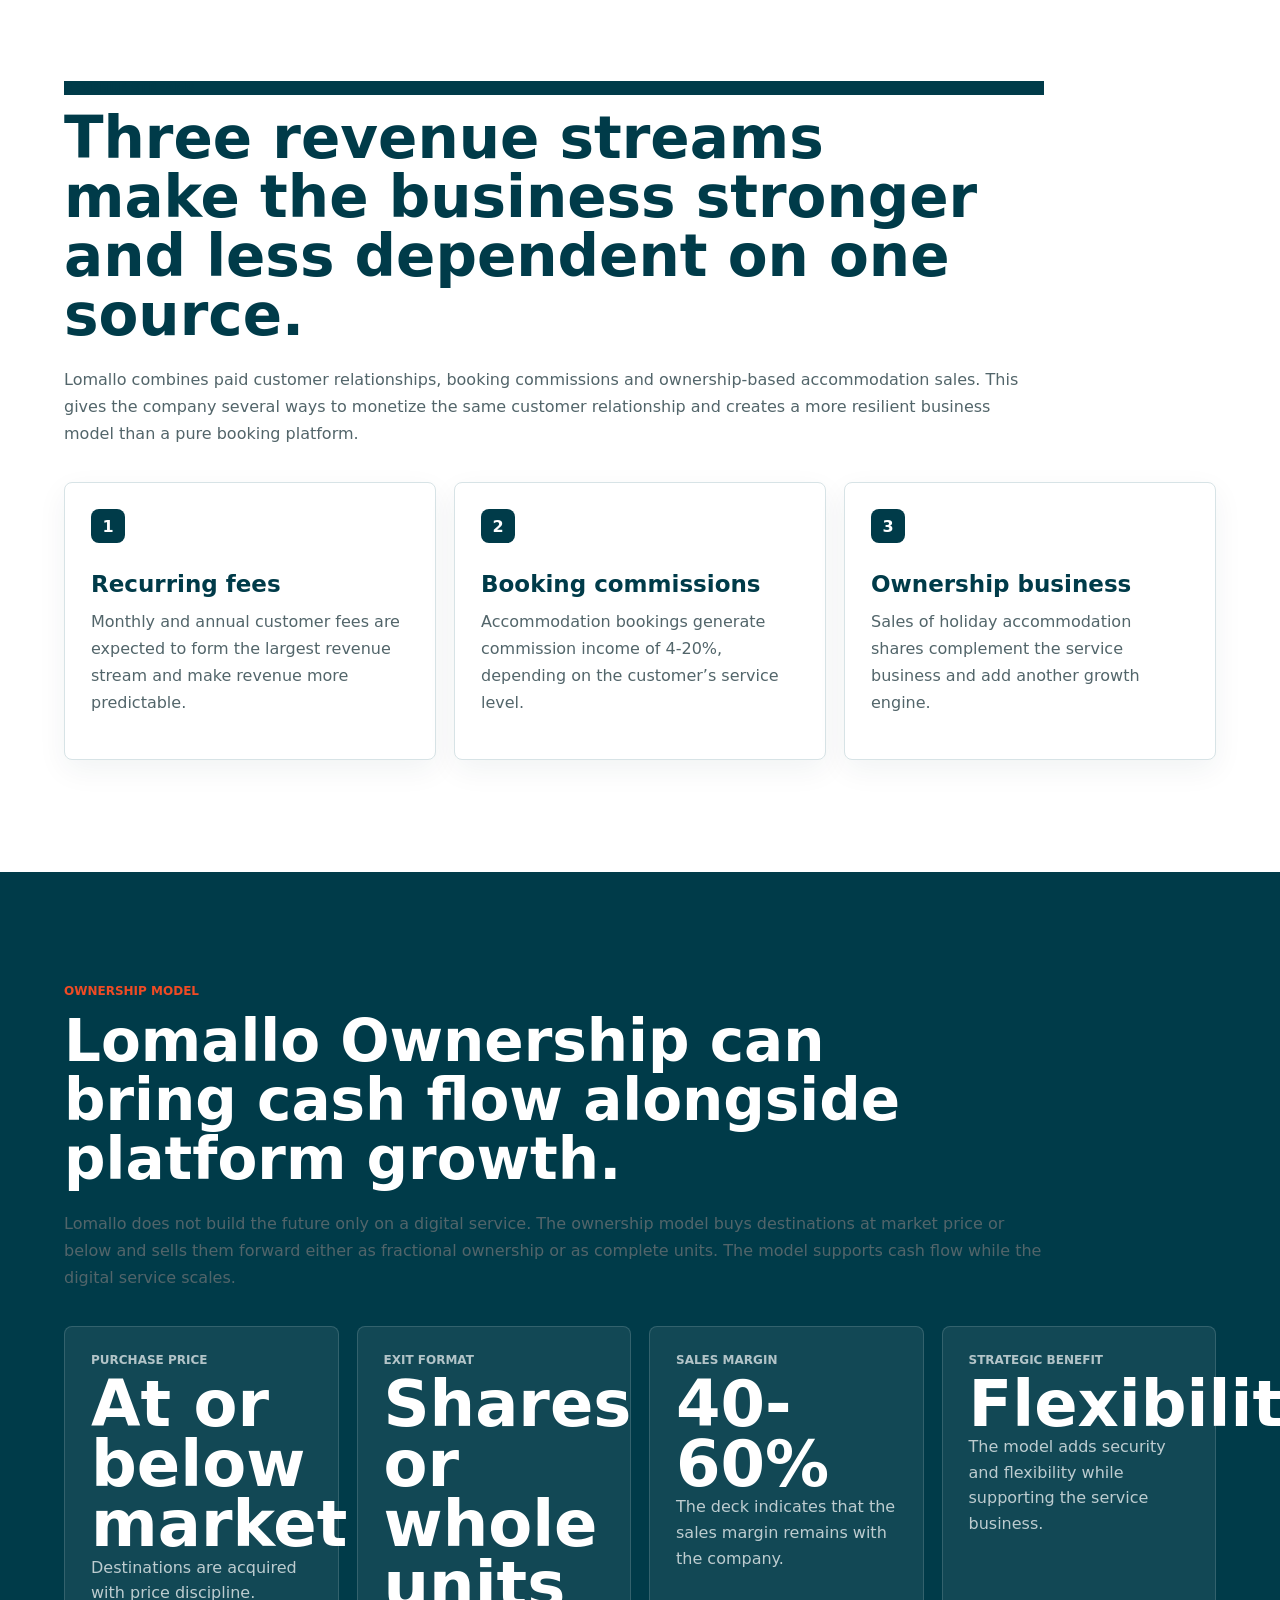
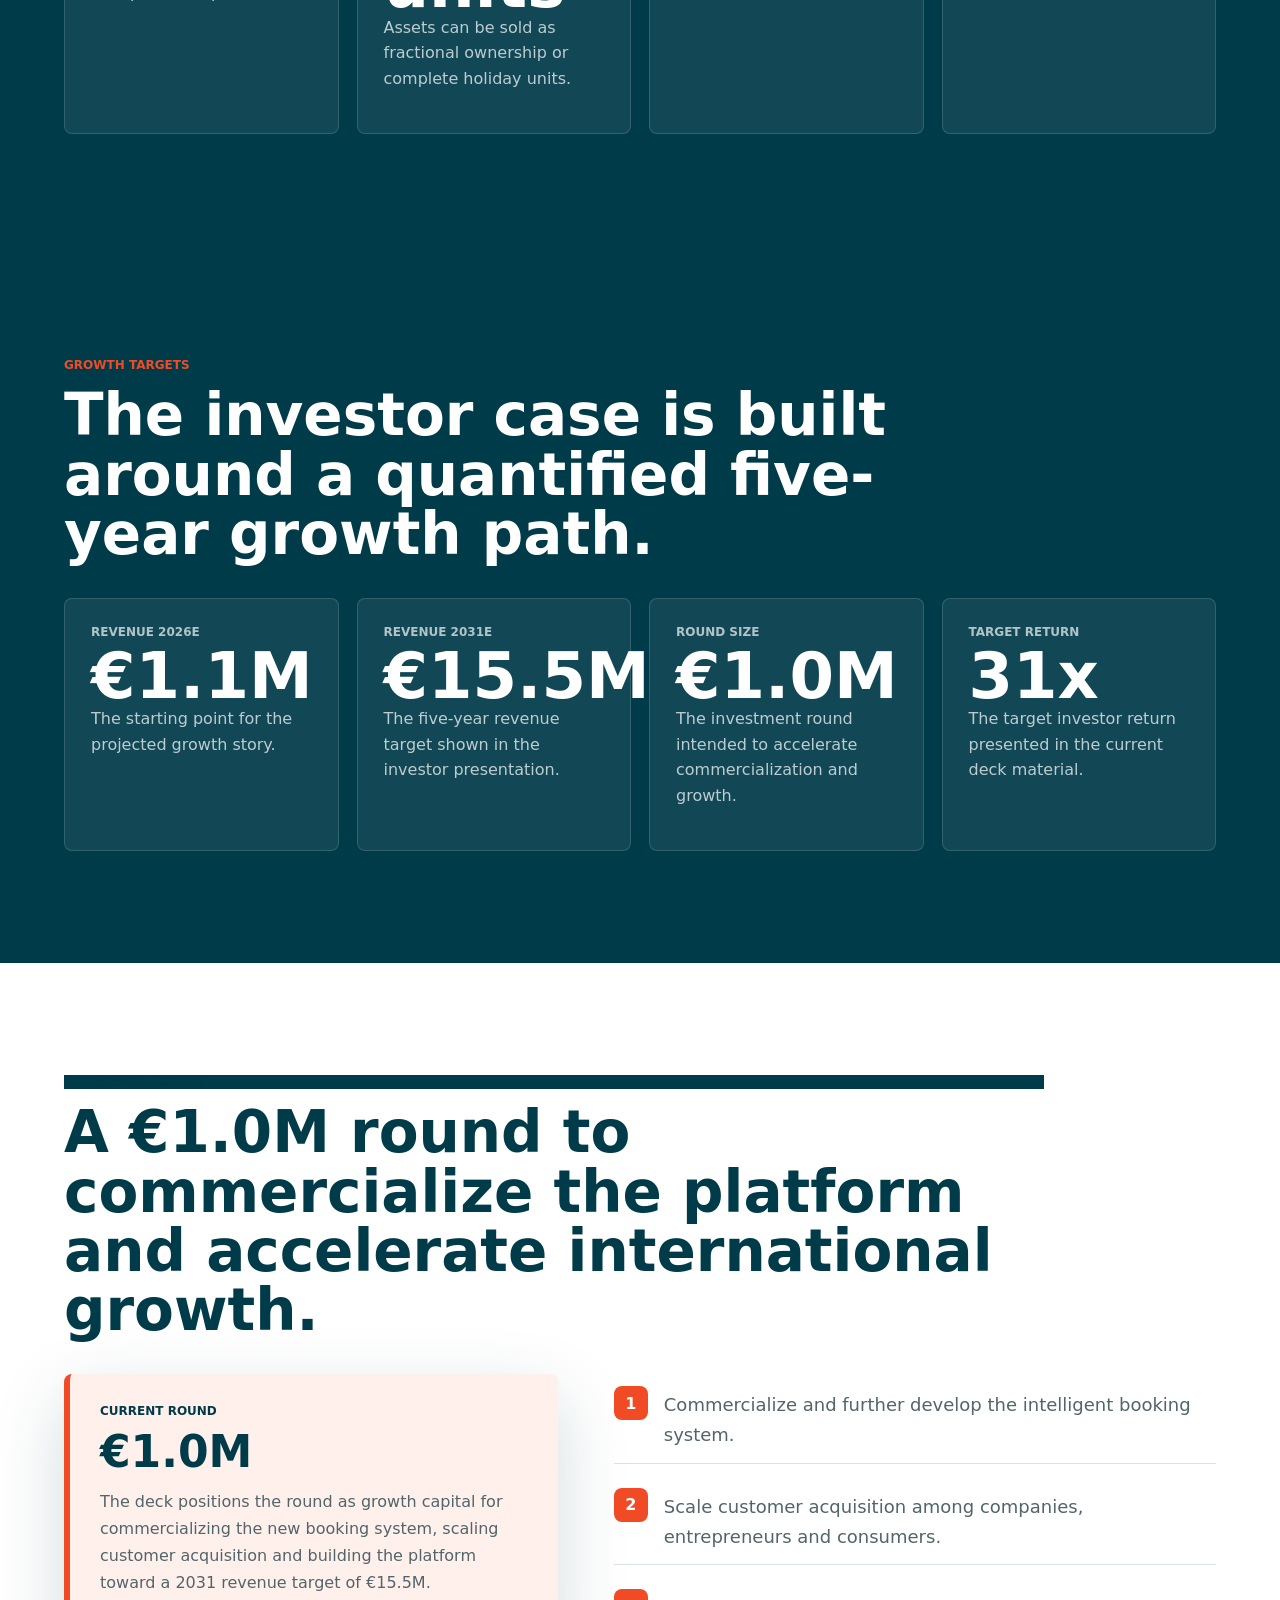
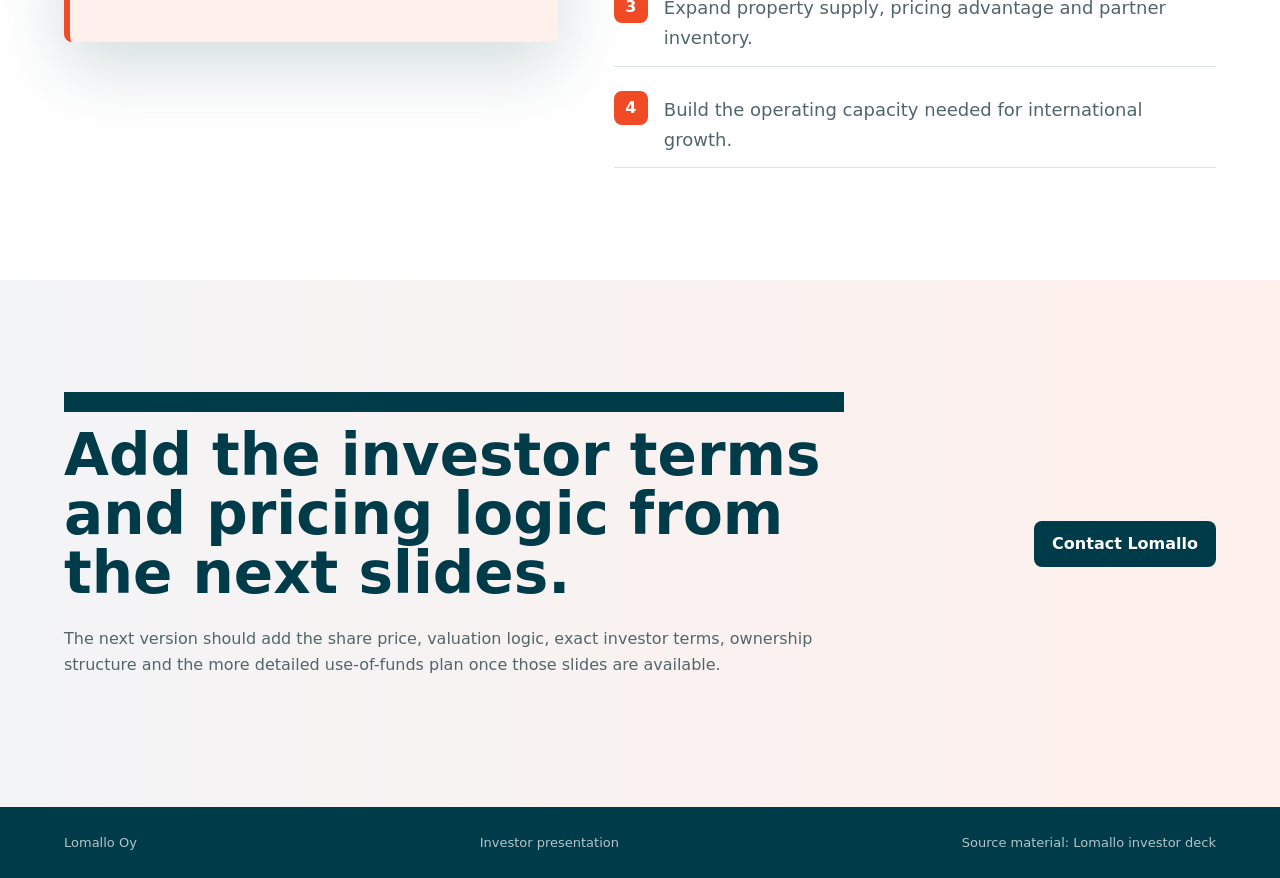
==== commit e3f57b65: "Add pricing revenue streams and ownership model" ====
--- a/lomallo-for-investors/index.html
+++ b/lomallo-for-investors/index.html
@@ -21,7 +21,7 @@
         <a href="#market">Market</a>
         <a href="#history">History</a>
         <a href="#model">Model</a>
-        <a href="#traction">Growth</a>
+        <a href="#revenue">Revenue</a>
         <a href="#use-of-funds">Round</a>
       </nav>
     </header>
@@ -174,37 +174,113 @@
 
       <section class="section split" id="model">
         <div class="section-copy">
-          <p class="eyebrow dark">Service model</p>
-          <h2>A travel booking service where the customer benefit is visible immediately.</h2>
-          <p>
-            Lomallo brings a familiar SaaS-style model to travel: customers choose the service
-            level that fits them and pay a recurring monthly fee for ongoing benefits. The higher
-            the customer level, the better the prices, benefits and service content.
+          <p class="eyebrow dark">Pricing</p>
+          <h2>Clear pricing lowers the threshold to buy and creates a route to recurring revenue.</h2>
+          <p>
+            Lomallo’s pricing is structured so that customers can start easily and upgrade as the
+            value becomes visible. Paid customer tiers turn savings into concrete customer value,
+            while also supporting acquisition, conversion and recurring billing.
           </p>
           <dl class="fact-list">
             <div>
-              <dt>Operating history</dt>
-              <dd>9 years in travel service</dd>
-            </div>
-            <div>
-              <dt>Platform launch</dt>
-              <dd>Intelligent booking system launched in March 2026</dd>
-            </div>
-            <div>
-              <dt>Inventory access</dt>
-              <dd>3.2 million properties in one service</dd>
+              <dt>Free</dt>
+              <dd>€0 entry tier for low-friction customer acquisition</dd>
+            </div>
+            <div>
+              <dt>Plus</dt>
+              <dd>€9 per month for individual customers</dd>
+            </div>
+            <div>
+              <dt>Prime</dt>
+              <dd>€69 per month, including one user</dd>
+            </div>
+            <div>
+              <dt>BusinessPrime</dt>
+              <dd>€149 per month, including five users</dd>
             </div>
           </dl>
         </div>
         <div class="model-card">
           <h3>Why the model matters for investors</h3>
           <ul>
-            <li>Recurring revenue becomes more predictable than one-off booking income</li>
+            <li>Recurring monthly and annual fees create predictable revenue</li>
             <li>Customer loyalty increases as benefits improve with customer level</li>
             <li>The business shifts from individual reservations toward ongoing customer relationships</li>
             <li>Better cash flow and scalability can support a more valuable company</li>
             <li>The value promise is simple: more choice, less effort and lower prices</li>
           </ul>
+        </div>
+      </section>
+
+      <section class="section white" id="revenue">
+        <div class="section-copy">
+          <p class="eyebrow dark">Revenue streams</p>
+          <h2>Three revenue streams make the business stronger and less dependent on one source.</h2>
+          <p>
+            Lomallo combines paid customer relationships, booking commissions and ownership-based
+            accommodation sales. This gives the company several ways to monetize the same customer
+            relationship and creates a more resilient business model than a pure booking platform.
+          </p>
+        </div>
+        <div class="card-grid three">
+          <article>
+            <span>1</span>
+            <h3>Recurring fees</h3>
+            <p>
+              Monthly and annual customer fees are expected to form the largest revenue stream
+              and make revenue more predictable.
+            </p>
+          </article>
+          <article>
+            <span>2</span>
+            <h3>Booking commissions</h3>
+            <p>
+              Accommodation bookings generate commission income of 4-20%, depending on the
+              customer’s service level.
+            </p>
+          </article>
+          <article>
+            <span>3</span>
+            <h3>Ownership business</h3>
+            <p>
+              Sales of holiday accommodation shares complement the service business and add
+              another growth engine.
+            </p>
+          </article>
+        </div>
+      </section>
+
+      <section class="section dark" id="ownership">
+        <div class="section-copy">
+          <p class="eyebrow">Ownership model</p>
+          <h2>Lomallo Ownership can bring cash flow alongside platform growth.</h2>
+          <p>
+            Lomallo does not build the future only on a digital service. The ownership model
+            buys destinations at market price or below and sells them forward either as fractional
+            ownership or as complete units. The model supports cash flow while the digital service scales.
+          </p>
+        </div>
+        <div class="metric-grid">
+          <article>
+            <small>Purchase price</small>
+            <strong>At or below market</strong>
+            <p>Destinations are acquired with price discipline.</p>
+          </article>
+          <article>
+            <small>Exit format</small>
+            <strong>Shares or whole units</strong>
+            <p>Assets can be sold as fractional ownership or complete holiday units.</p>
+          </article>
+          <article>
+            <small>Sales margin</small>
+            <strong>40-60%</strong>
+            <p>The deck indicates that the sales margin remains with the company.</p>
+          </article>
+          <article>
+            <small>Strategic benefit</small>
+            <strong>Flexibility</strong>
+            <p>The model adds security and flexibility while supporting the service business.</p>
+          </article>
         </div>
       </section>
 
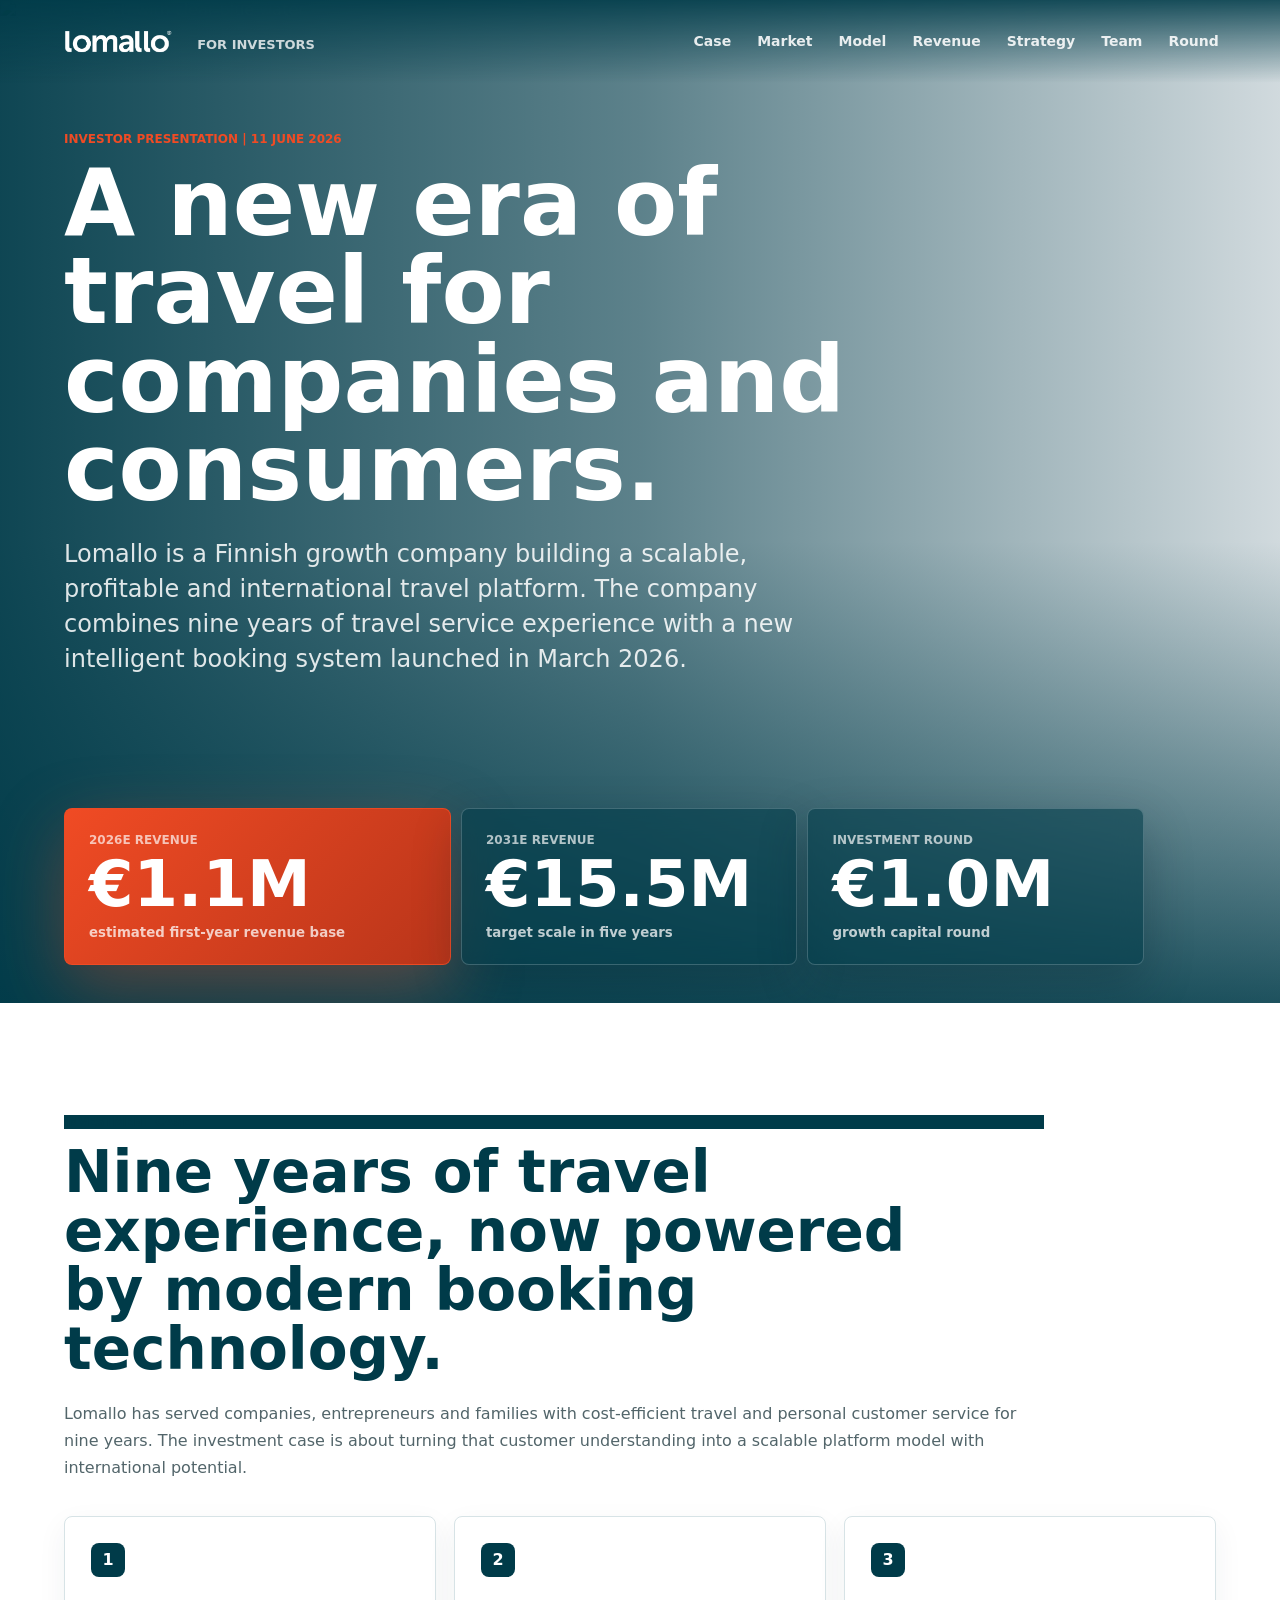
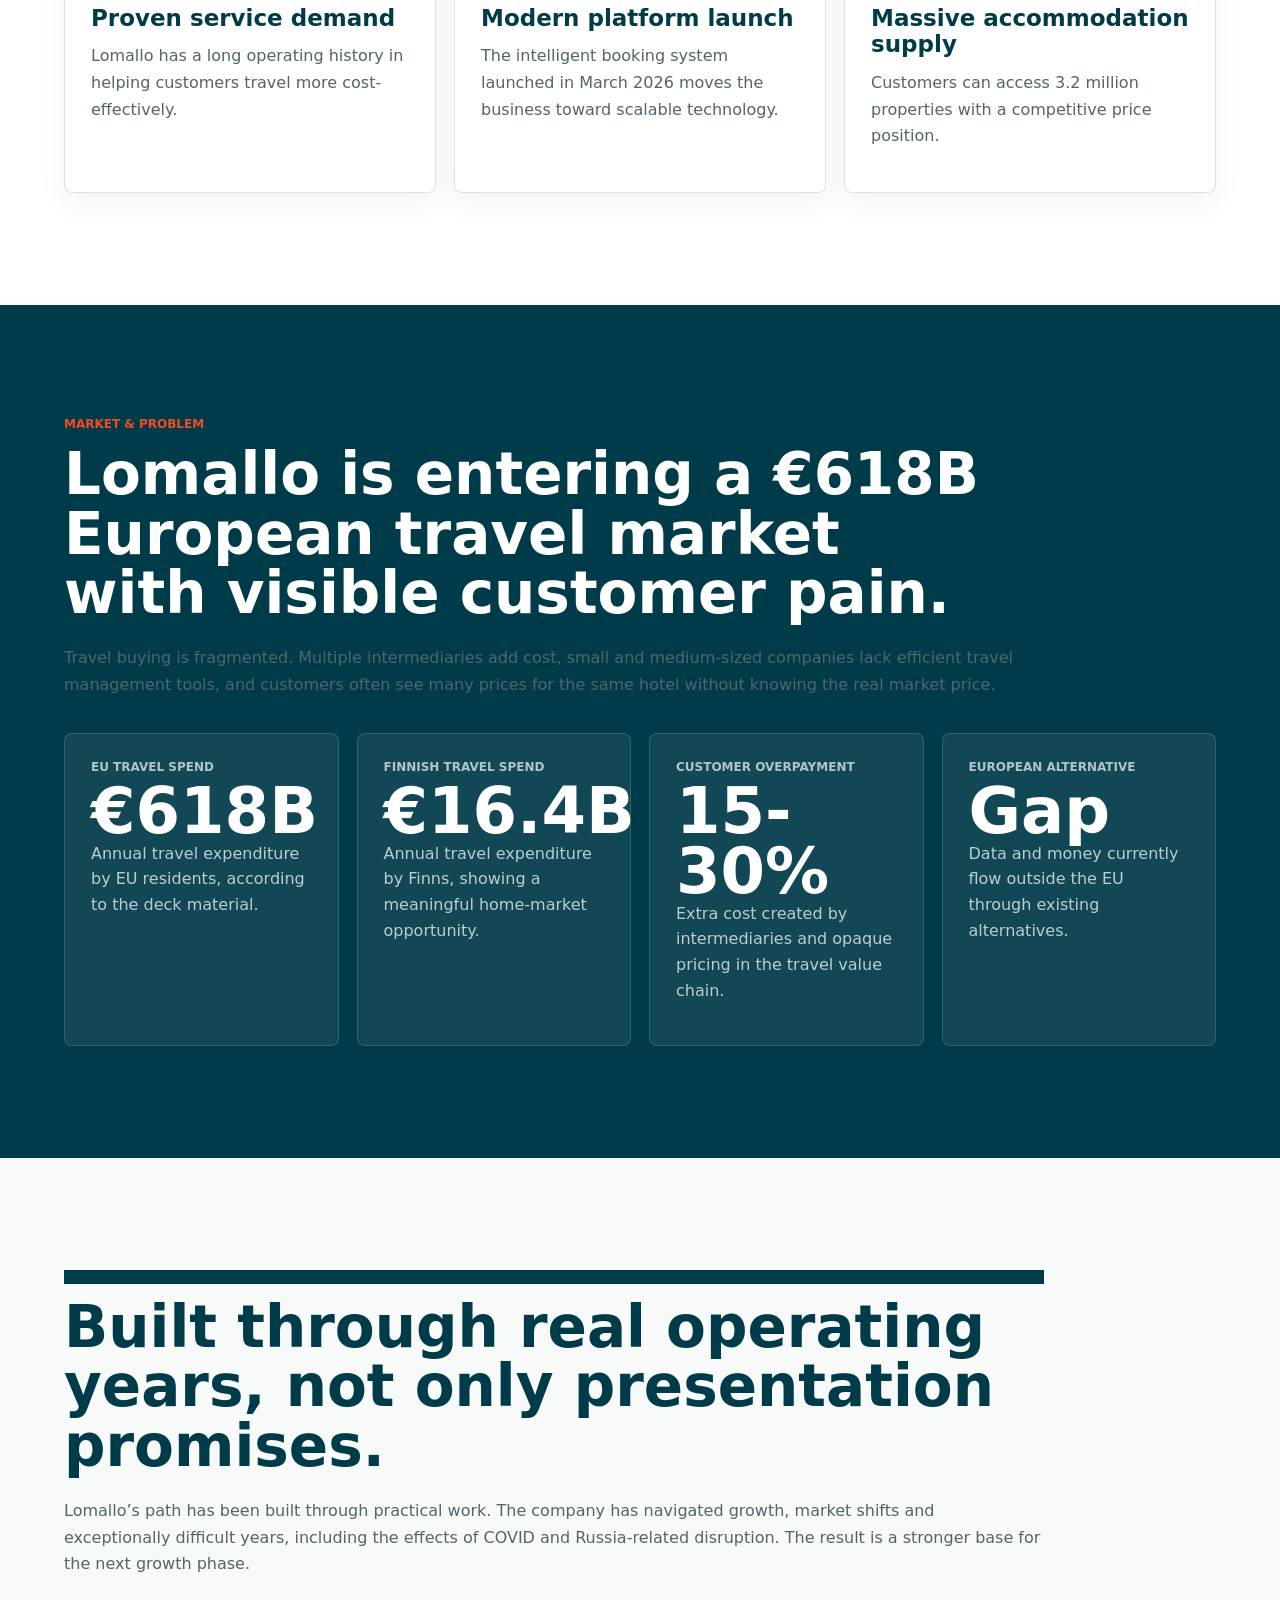
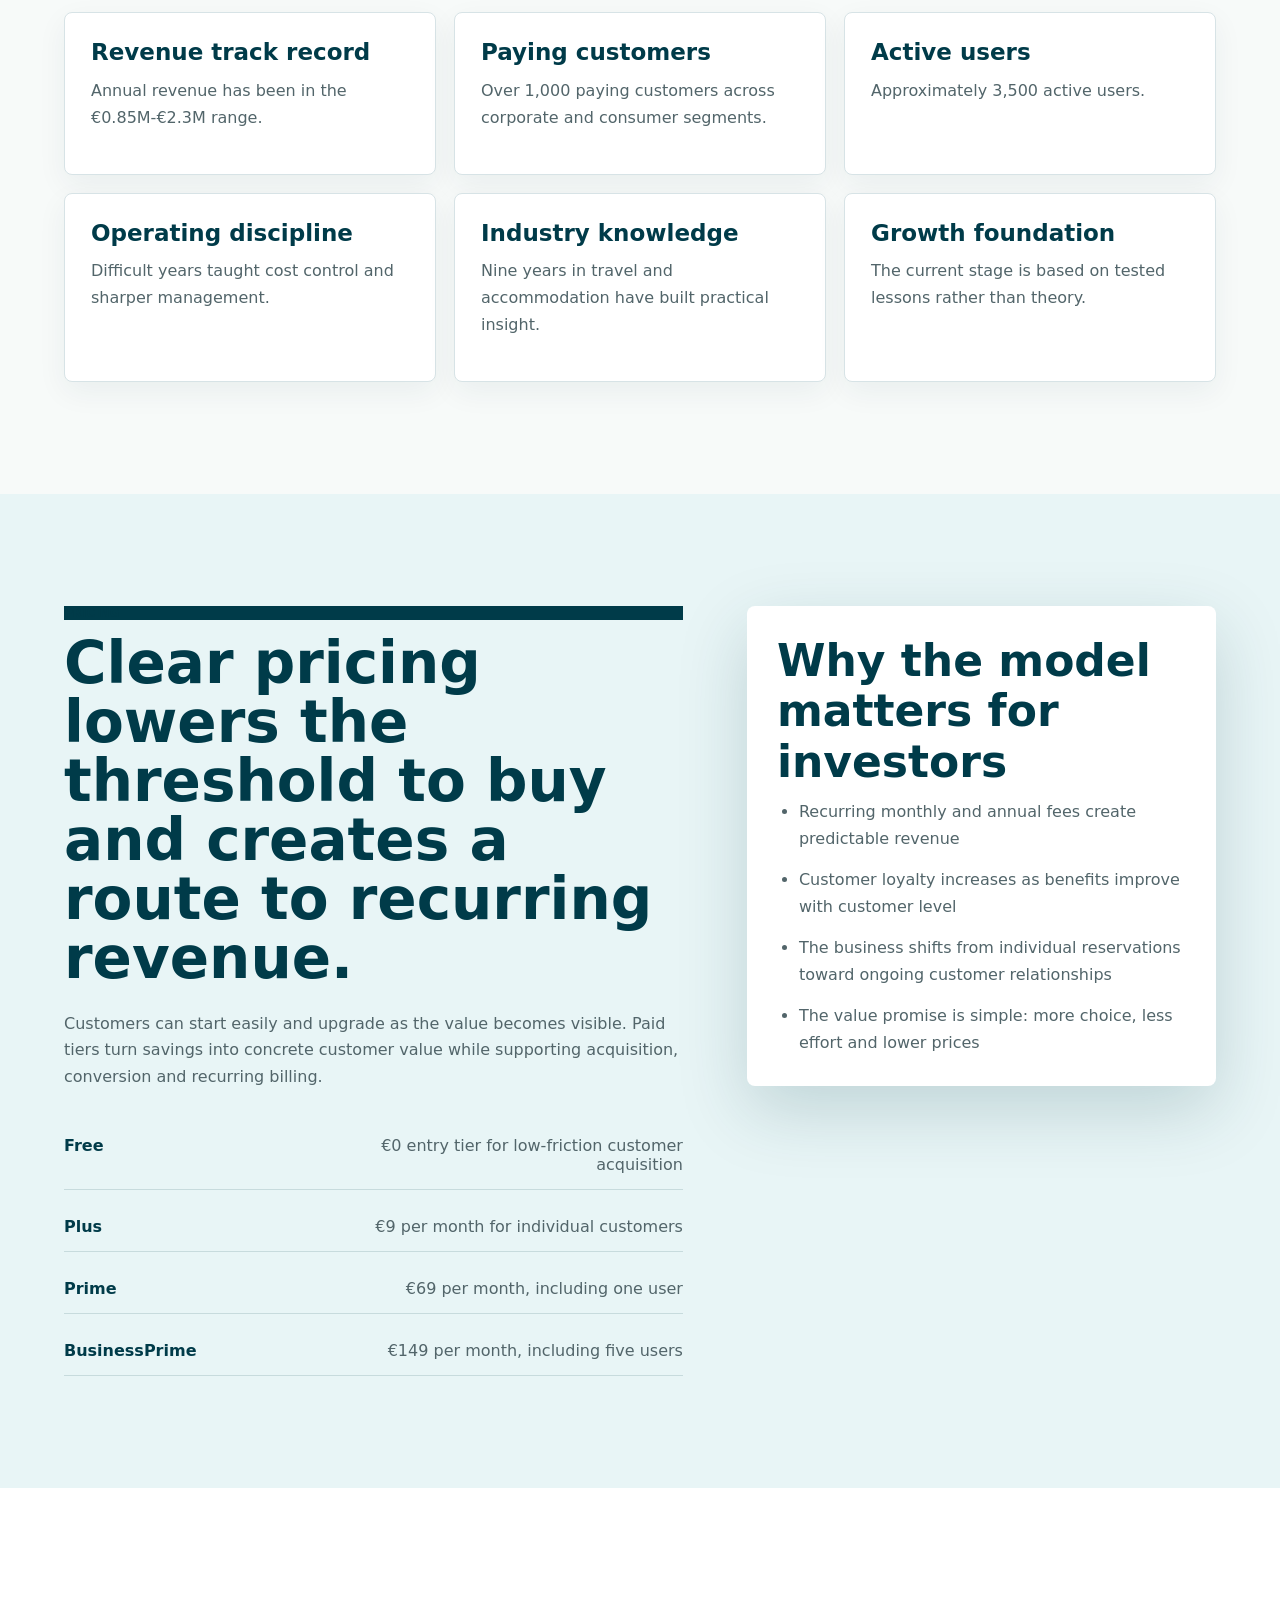
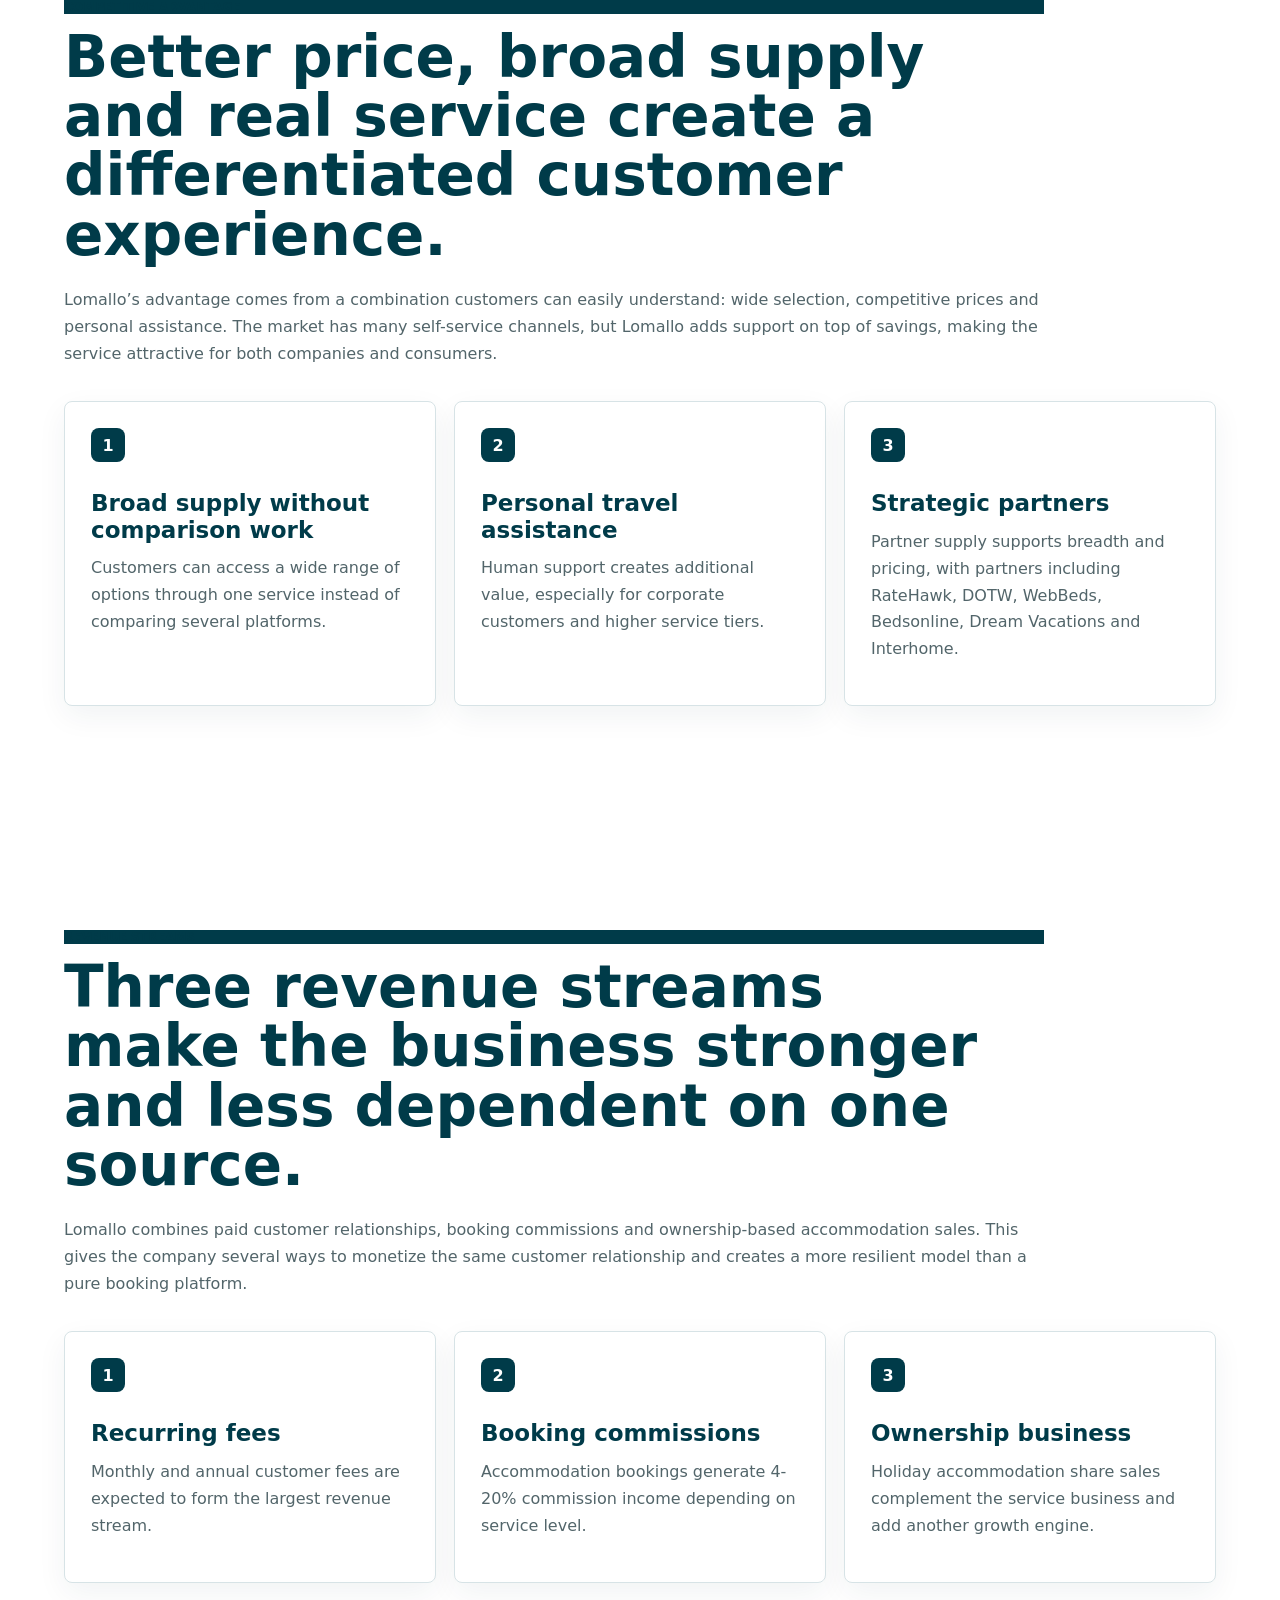
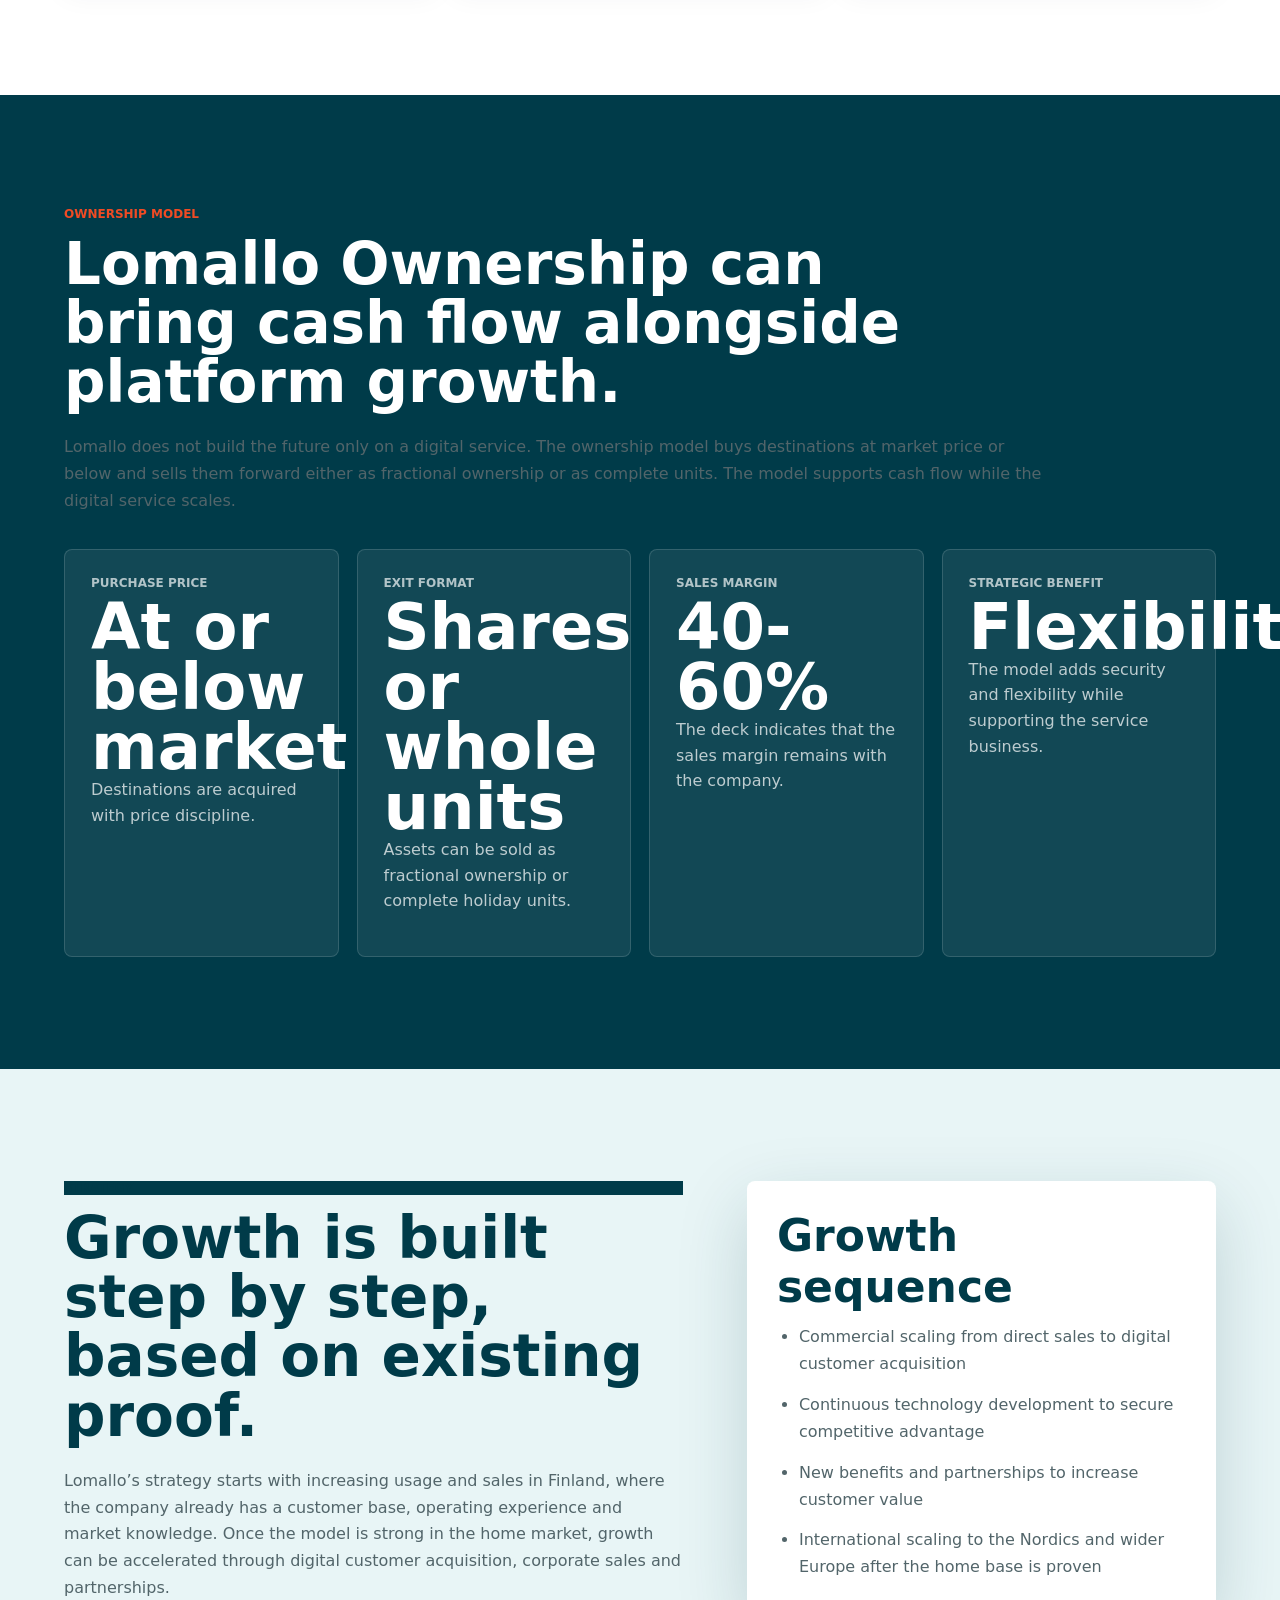
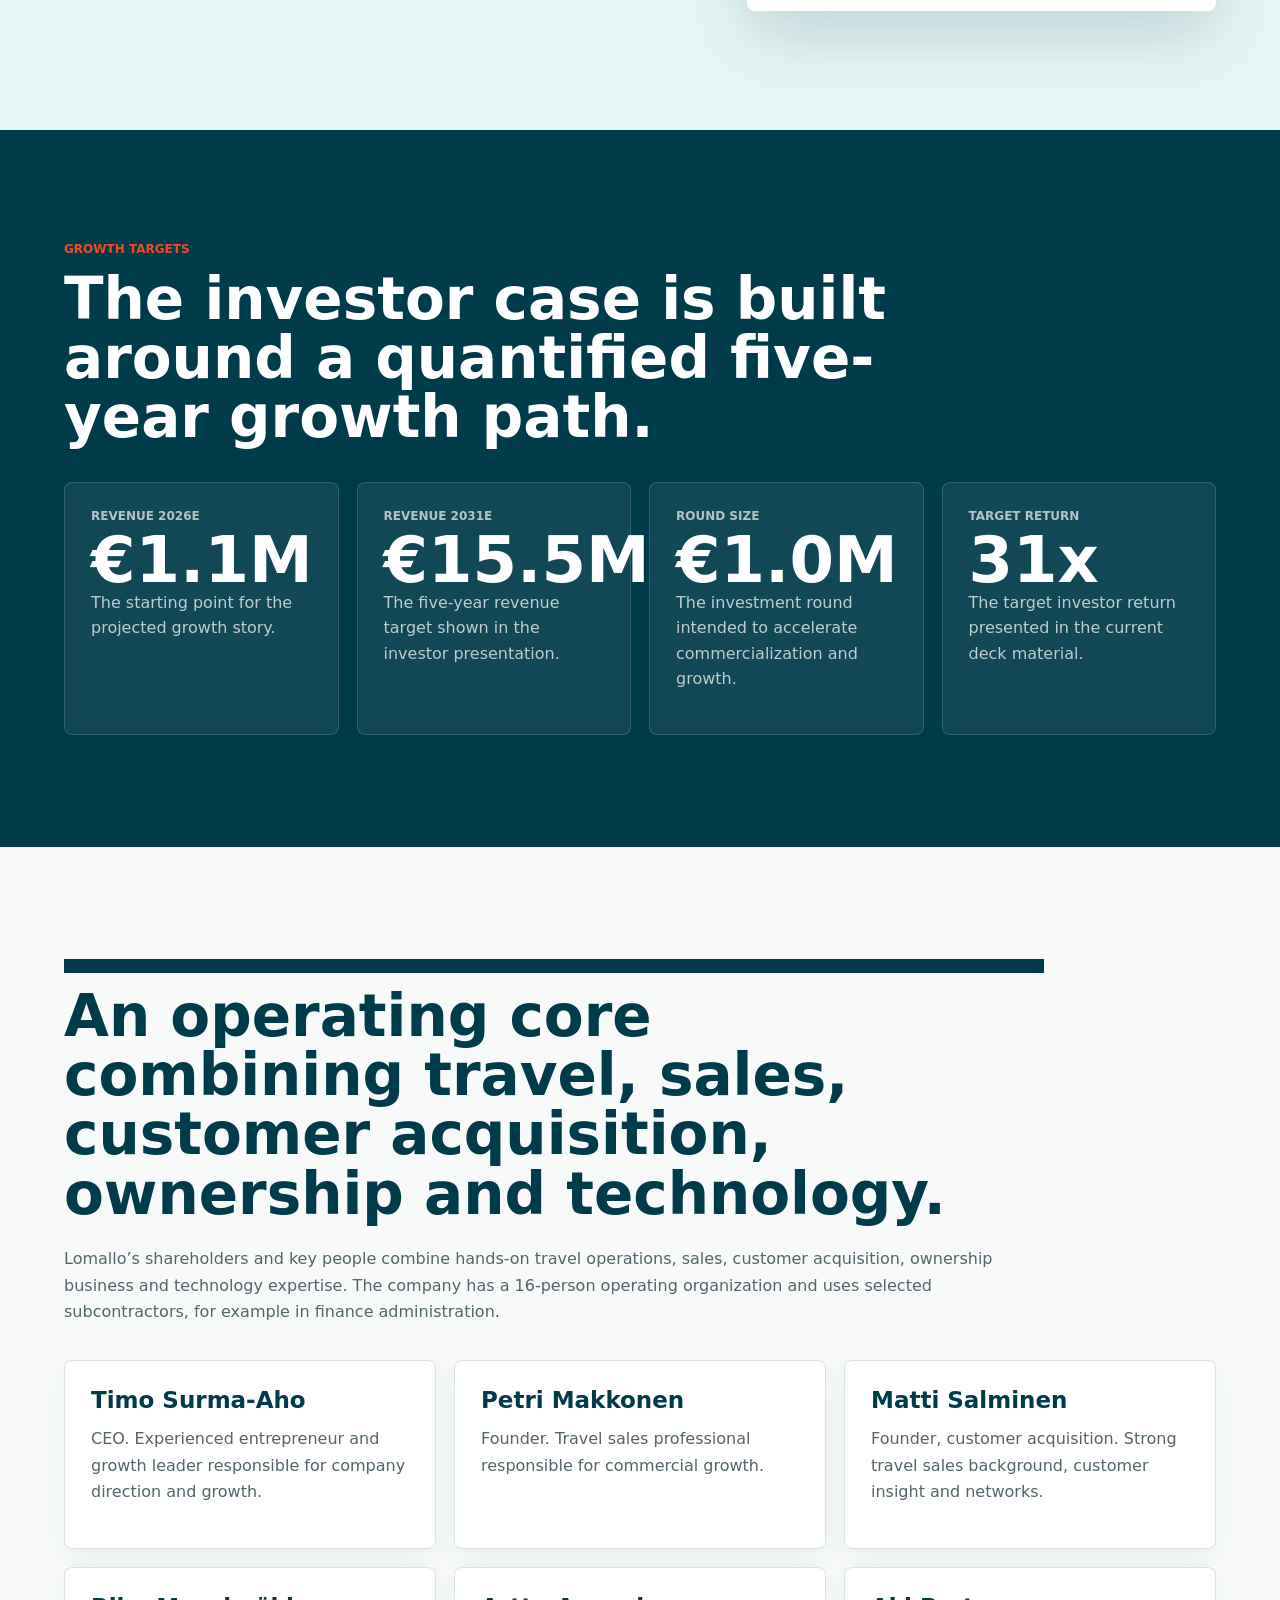
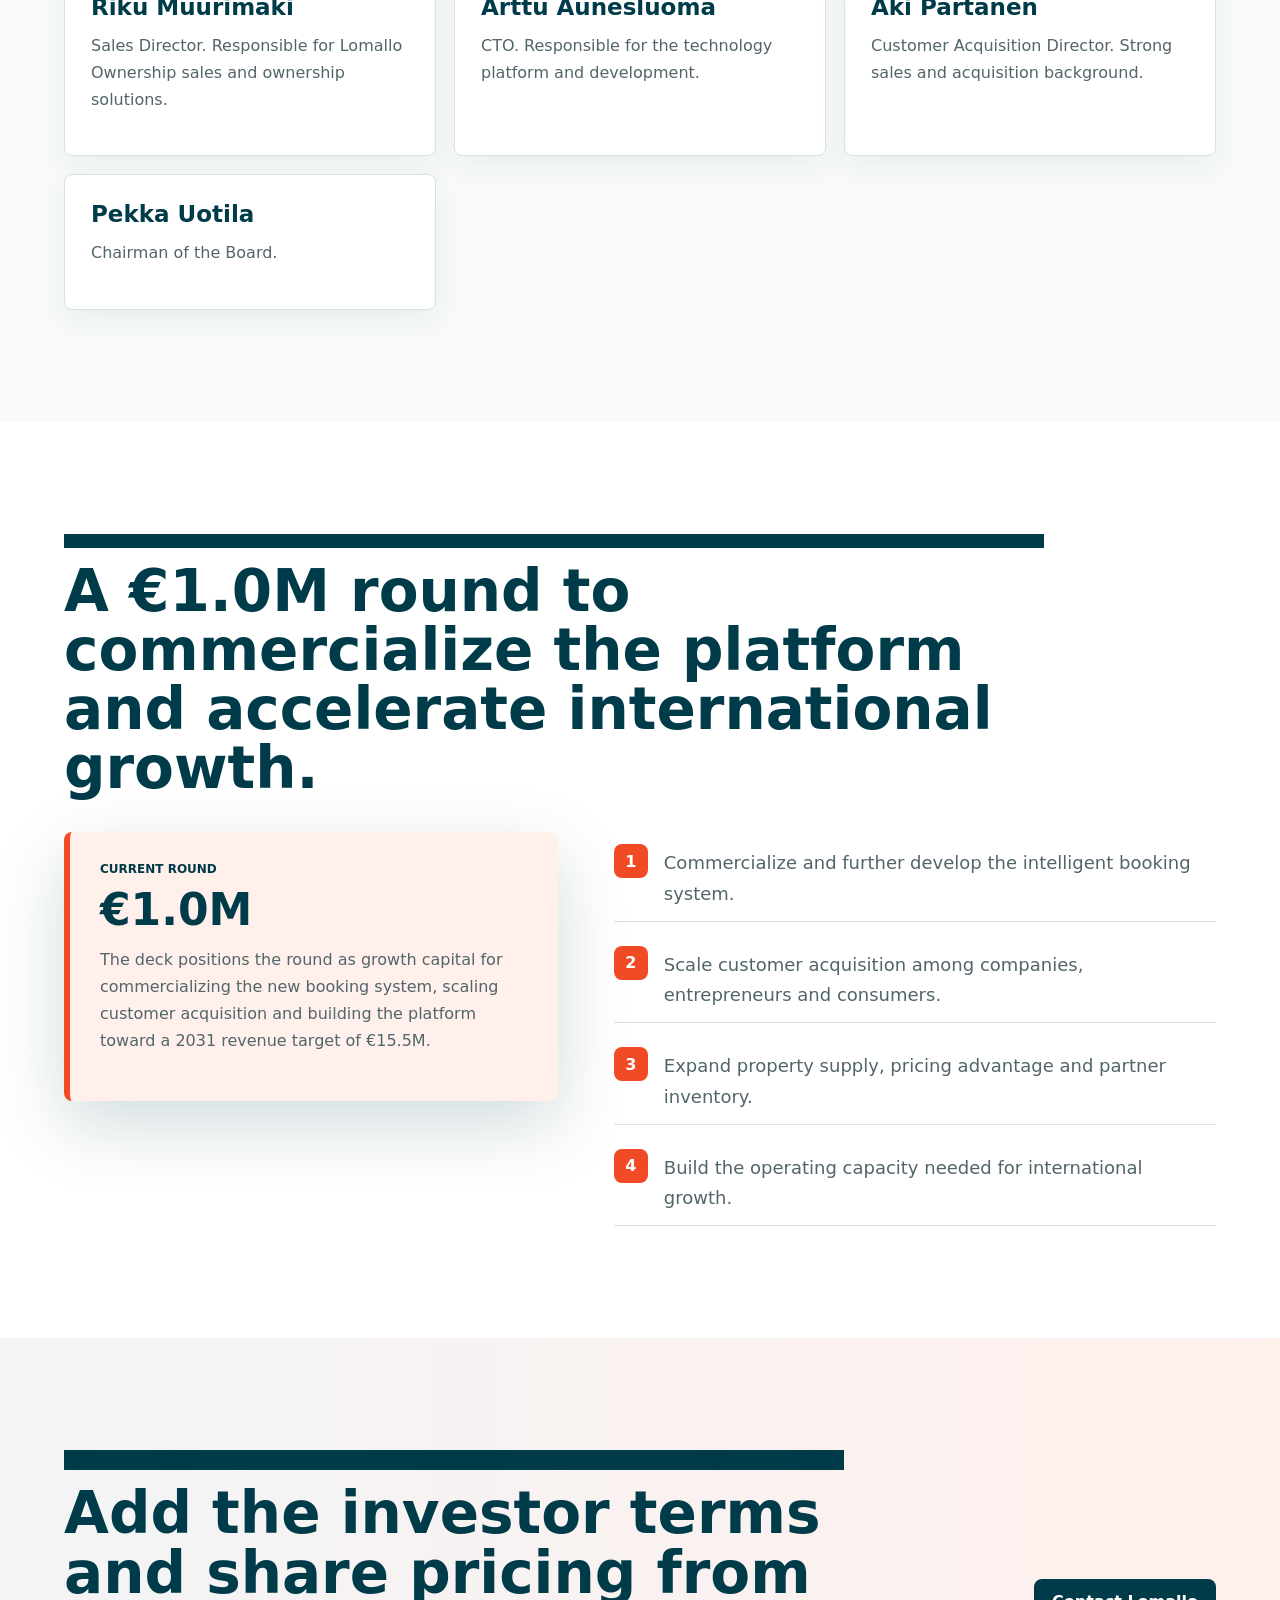
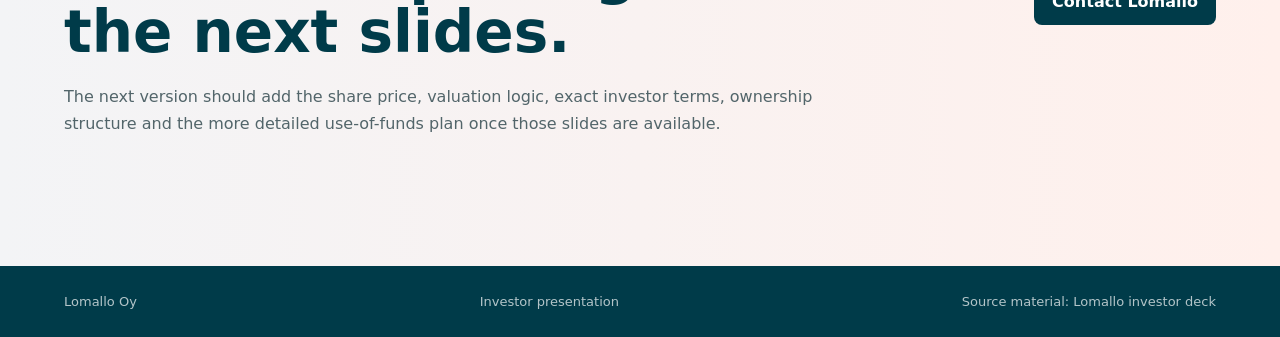
==== commit 4a6494c2: "Add competitive advantage strategy and team section" ====
--- a/lomallo-for-investors/index.html
+++ b/lomallo-for-investors/index.html
@@ -19,9 +19,10 @@
       <nav>
         <a href="#case">Case</a>
         <a href="#market">Market</a>
-        <a href="#history">History</a>
         <a href="#model">Model</a>
         <a href="#revenue">Revenue</a>
+        <a href="#strategy">Strategy</a>
+        <a href="#team">Team</a>
         <a href="#use-of-funds">Round</a>
       </nav>
     </header>
@@ -76,26 +77,17 @@
           <article>
             <span>1</span>
             <h3>Proven service demand</h3>
-            <p>
-              Lomallo already has a long operating history in helping customers travel more
-              cost-effectively through a high-service model.
-            </p>
+            <p>Lomallo has a long operating history in helping customers travel more cost-effectively.</p>
           </article>
           <article>
             <span>2</span>
             <h3>Modern platform launch</h3>
-            <p>
-              In March 2026 Lomallo launched an intelligent booking system that brings the
-              business from personal service toward a scalable technology platform.
-            </p>
+            <p>The intelligent booking system launched in March 2026 moves the business toward scalable technology.</p>
           </article>
           <article>
             <span>3</span>
             <h3>Massive accommodation supply</h3>
-            <p>
-              The platform gives customers access to 3.2 million properties with a price
-              position designed to be among the most competitive in the market.
-            </p>
+            <p>Customers can access 3.2 million properties with a competitive price position.</p>
           </article>
         </div>
       </section>
@@ -129,7 +121,7 @@
           <article>
             <small>European alternative</small>
             <strong>Gap</strong>
-            <p>The deck highlights that data and money currently flow outside the EU through existing alternatives.</p>
+            <p>Data and money currently flow outside the EU through existing alternatives.</p>
           </article>
         </div>
       </section>
@@ -145,30 +137,12 @@
           </p>
         </div>
         <div class="portfolio-grid">
-          <article>
-            <h3>Revenue track record</h3>
-            <p>Annual revenue has been in the €0.85M-€2.3M range, demonstrating the ability to build real business.</p>
-          </article>
-          <article>
-            <h3>Paying customers</h3>
-            <p>Lomallo has over 1,000 paying customers across both corporate and consumer segments.</p>
-          </article>
-          <article>
-            <h3>Active users</h3>
-            <p>The current user base includes approximately 3,500 active users.</p>
-          </article>
-          <article>
-            <h3>Operating discipline</h3>
-            <p>Difficult years taught cost discipline, sharper management and which business models can work over time.</p>
-          </article>
-          <article>
-            <h3>Industry knowledge</h3>
-            <p>Nine years in travel and accommodation have built a practical understanding of customer value.</p>
-          </article>
-          <article>
-            <h3>Growth foundation</h3>
-            <p>The current stage is based on proven lessons rather than trial and error alone.</p>
-          </article>
+          <article><h3>Revenue track record</h3><p>Annual revenue has been in the €0.85M-€2.3M range.</p></article>
+          <article><h3>Paying customers</h3><p>Over 1,000 paying customers across corporate and consumer segments.</p></article>
+          <article><h3>Active users</h3><p>Approximately 3,500 active users.</p></article>
+          <article><h3>Operating discipline</h3><p>Difficult years taught cost control and sharper management.</p></article>
+          <article><h3>Industry knowledge</h3><p>Nine years in travel and accommodation have built practical insight.</p></article>
+          <article><h3>Growth foundation</h3><p>The current stage is based on tested lessons rather than theory.</p></article>
         </div>
       </section>
 
@@ -177,27 +151,14 @@
           <p class="eyebrow dark">Pricing</p>
           <h2>Clear pricing lowers the threshold to buy and creates a route to recurring revenue.</h2>
           <p>
-            Lomallo’s pricing is structured so that customers can start easily and upgrade as the
-            value becomes visible. Paid customer tiers turn savings into concrete customer value,
-            while also supporting acquisition, conversion and recurring billing.
+            Customers can start easily and upgrade as the value becomes visible. Paid tiers turn
+            savings into concrete customer value while supporting acquisition, conversion and recurring billing.
           </p>
           <dl class="fact-list">
-            <div>
-              <dt>Free</dt>
-              <dd>€0 entry tier for low-friction customer acquisition</dd>
-            </div>
-            <div>
-              <dt>Plus</dt>
-              <dd>€9 per month for individual customers</dd>
-            </div>
-            <div>
-              <dt>Prime</dt>
-              <dd>€69 per month, including one user</dd>
-            </div>
-            <div>
-              <dt>BusinessPrime</dt>
-              <dd>€149 per month, including five users</dd>
-            </div>
+            <div><dt>Free</dt><dd>€0 entry tier for low-friction customer acquisition</dd></div>
+            <div><dt>Plus</dt><dd>€9 per month for individual customers</dd></div>
+            <div><dt>Prime</dt><dd>€69 per month, including one user</dd></div>
+            <div><dt>BusinessPrime</dt><dd>€149 per month, including five users</dd></div>
           </dl>
         </div>
         <div class="model-card">
@@ -206,12 +167,40 @@
             <li>Recurring monthly and annual fees create predictable revenue</li>
             <li>Customer loyalty increases as benefits improve with customer level</li>
             <li>The business shifts from individual reservations toward ongoing customer relationships</li>
-            <li>Better cash flow and scalability can support a more valuable company</li>
             <li>The value promise is simple: more choice, less effort and lower prices</li>
           </ul>
         </div>
       </section>
 
+      <section class="section white" id="advantage">
+        <div class="section-copy">
+          <p class="eyebrow dark">Competitive advantage</p>
+          <h2>Better price, broad supply and real service create a differentiated customer experience.</h2>
+          <p>
+            Lomallo’s advantage comes from a combination customers can easily understand: wide selection,
+            competitive prices and personal assistance. The market has many self-service channels,
+            but Lomallo adds support on top of savings, making the service attractive for both companies and consumers.
+          </p>
+        </div>
+        <div class="card-grid three">
+          <article>
+            <span>1</span>
+            <h3>Broad supply without comparison work</h3>
+            <p>Customers can access a wide range of options through one service instead of comparing several platforms.</p>
+          </article>
+          <article>
+            <span>2</span>
+            <h3>Personal travel assistance</h3>
+            <p>Human support creates additional value, especially for corporate customers and higher service tiers.</p>
+          </article>
+          <article>
+            <span>3</span>
+            <h3>Strategic partners</h3>
+            <p>Partner supply supports breadth and pricing, with partners including RateHawk, DOTW, WebBeds, Bedsonline, Dream Vacations and Interhome.</p>
+          </article>
+        </div>
+      </section>
+
       <section class="section white" id="revenue">
         <div class="section-copy">
           <p class="eyebrow dark">Revenue streams</p>
@@ -219,34 +208,13 @@
           <p>
             Lomallo combines paid customer relationships, booking commissions and ownership-based
             accommodation sales. This gives the company several ways to monetize the same customer
-            relationship and creates a more resilient business model than a pure booking platform.
+            relationship and creates a more resilient model than a pure booking platform.
           </p>
         </div>
         <div class="card-grid three">
-          <article>
-            <span>1</span>
-            <h3>Recurring fees</h3>
-            <p>
-              Monthly and annual customer fees are expected to form the largest revenue stream
-              and make revenue more predictable.
-            </p>
-          </article>
-          <article>
-            <span>2</span>
-            <h3>Booking commissions</h3>
-            <p>
-              Accommodation bookings generate commission income of 4-20%, depending on the
-              customer’s service level.
-            </p>
-          </article>
-          <article>
-            <span>3</span>
-            <h3>Ownership business</h3>
-            <p>
-              Sales of holiday accommodation shares complement the service business and add
-              another growth engine.
-            </p>
-          </article>
+          <article><span>1</span><h3>Recurring fees</h3><p>Monthly and annual customer fees are expected to form the largest revenue stream.</p></article>
+          <article><span>2</span><h3>Booking commissions</h3><p>Accommodation bookings generate 4-20% commission income depending on service level.</p></article>
+          <article><span>3</span><h3>Ownership business</h3><p>Holiday accommodation share sales complement the service business and add another growth engine.</p></article>
         </div>
       </section>
 
@@ -261,26 +229,32 @@
           </p>
         </div>
         <div class="metric-grid">
-          <article>
-            <small>Purchase price</small>
-            <strong>At or below market</strong>
-            <p>Destinations are acquired with price discipline.</p>
-          </article>
-          <article>
-            <small>Exit format</small>
-            <strong>Shares or whole units</strong>
-            <p>Assets can be sold as fractional ownership or complete holiday units.</p>
-          </article>
-          <article>
-            <small>Sales margin</small>
-            <strong>40-60%</strong>
-            <p>The deck indicates that the sales margin remains with the company.</p>
-          </article>
-          <article>
-            <small>Strategic benefit</small>
-            <strong>Flexibility</strong>
-            <p>The model adds security and flexibility while supporting the service business.</p>
-          </article>
+          <article><small>Purchase price</small><strong>At or below market</strong><p>Destinations are acquired with price discipline.</p></article>
+          <article><small>Exit format</small><strong>Shares or whole units</strong><p>Assets can be sold as fractional ownership or complete holiday units.</p></article>
+          <article><small>Sales margin</small><strong>40-60%</strong><p>The deck indicates that the sales margin remains with the company.</p></article>
+          <article><small>Strategic benefit</small><strong>Flexibility</strong><p>The model adds security and flexibility while supporting the service business.</p></article>
+        </div>
+      </section>
+
+      <section class="section split" id="strategy">
+        <div class="section-copy">
+          <p class="eyebrow dark">Strategy</p>
+          <h2>Growth is built step by step, based on existing proof.</h2>
+          <p>
+            Lomallo’s strategy starts with increasing usage and sales in Finland, where the company
+            already has a customer base, operating experience and market knowledge. Once the model is
+            strong in the home market, growth can be accelerated through digital customer acquisition,
+            corporate sales and partnerships.
+          </p>
+        </div>
+        <div class="model-card">
+          <h3>Growth sequence</h3>
+          <ul>
+            <li>Commercial scaling from direct sales to digital customer acquisition</li>
+            <li>Continuous technology development to secure competitive advantage</li>
+            <li>New benefits and partnerships to increase customer value</li>
+            <li>International scaling to the Nordics and wider Europe after the home base is proven</li>
+          </ul>
         </div>
       </section>
 
@@ -290,26 +264,31 @@
           <h2>The investor case is built around a quantified five-year growth path.</h2>
         </div>
         <div class="metric-grid">
-          <article>
-            <small>Revenue 2026E</small>
-            <strong>€1.1M</strong>
-            <p>The starting point for the projected growth story.</p>
-          </article>
-          <article>
-            <small>Revenue 2031E</small>
-            <strong>€15.5M</strong>
-            <p>The five-year revenue target shown in the investor presentation.</p>
-          </article>
-          <article>
-            <small>Round size</small>
-            <strong>€1.0M</strong>
-            <p>The investment round intended to accelerate commercialization and growth.</p>
-          </article>
-          <article>
-            <small>Target return</small>
-            <strong>31x</strong>
-            <p>The target investor return presented in the current deck material.</p>
-          </article>
+          <article><small>Revenue 2026E</small><strong>€1.1M</strong><p>The starting point for the projected growth story.</p></article>
+          <article><small>Revenue 2031E</small><strong>€15.5M</strong><p>The five-year revenue target shown in the investor presentation.</p></article>
+          <article><small>Round size</small><strong>€1.0M</strong><p>The investment round intended to accelerate commercialization and growth.</p></article>
+          <article><small>Target return</small><strong>31x</strong><p>The target investor return presented in the current deck material.</p></article>
+        </div>
+      </section>
+
+      <section class="section portfolio" id="team">
+        <div class="section-copy">
+          <p class="eyebrow dark">Team</p>
+          <h2>An operating core combining travel, sales, customer acquisition, ownership and technology.</h2>
+          <p>
+            Lomallo’s shareholders and key people combine hands-on travel operations, sales,
+            customer acquisition, ownership business and technology expertise. The company has a
+            16-person operating organization and uses selected subcontractors, for example in finance administration.
+          </p>
+        </div>
+        <div class="portfolio-grid">
+          <article><h3>Timo Surma-Aho</h3><p>CEO. Experienced entrepreneur and growth leader responsible for company direction and growth.</p></article>
+          <article><h3>Petri Makkonen</h3><p>Founder. Travel sales professional responsible for commercial growth.</p></article>
+          <article><h3>Matti Salminen</h3><p>Founder, customer acquisition. Strong travel sales background, customer insight and networks.</p></article>
+          <article><h3>Riku Muurimäki</h3><p>Sales Director. Responsible for Lomallo Ownership sales and ownership solutions.</p></article>
+          <article><h3>Arttu Aunesluoma</h3><p>CTO. Responsible for the technology platform and development.</p></article>
+          <article><h3>Aki Partanen</h3><p>Customer Acquisition Director. Strong sales and acquisition background.</p></article>
+          <article><h3>Pekka Uotila</h3><p>Chairman of the Board.</p></article>
         </div>
       </section>
 
@@ -324,27 +303,14 @@
             <strong>€1.0M</strong>
             <p>
               The deck positions the round as growth capital for commercializing the new booking
-              system, scaling customer acquisition and building the platform toward a 2031 revenue
-              target of €15.5M.
+              system, scaling customer acquisition and building the platform toward a 2031 revenue target of €15.5M.
             </p>
           </div>
           <div class="funding-list">
-            <div>
-              <span>1</span>
-              <p>Commercialize and further develop the intelligent booking system.</p>
-            </div>
-            <div>
-              <span>2</span>
-              <p>Scale customer acquisition among companies, entrepreneurs and consumers.</p>
-            </div>
-            <div>
-              <span>3</span>
-              <p>Expand property supply, pricing advantage and partner inventory.</p>
-            </div>
-            <div>
-              <span>4</span>
-              <p>Build the operating capacity needed for international growth.</p>
-            </div>
+            <div><span>1</span><p>Commercialize and further develop the intelligent booking system.</p></div>
+            <div><span>2</span><p>Scale customer acquisition among companies, entrepreneurs and consumers.</p></div>
+            <div><span>3</span><p>Expand property supply, pricing advantage and partner inventory.</p></div>
+            <div><span>4</span><p>Build the operating capacity needed for international growth.</p></div>
           </div>
         </div>
       </section>
@@ -352,7 +318,7 @@
       <section class="section final-band">
         <div>
           <p class="eyebrow dark">Next step</p>
-          <h2>Add the investor terms and pricing logic from the next slides.</h2>
+          <h2>Add the investor terms and share pricing from the next slides.</h2>
           <p>
             The next version should add the share price, valuation logic, exact investor terms,
             ownership structure and the more detailed use-of-funds plan once those slides are available.
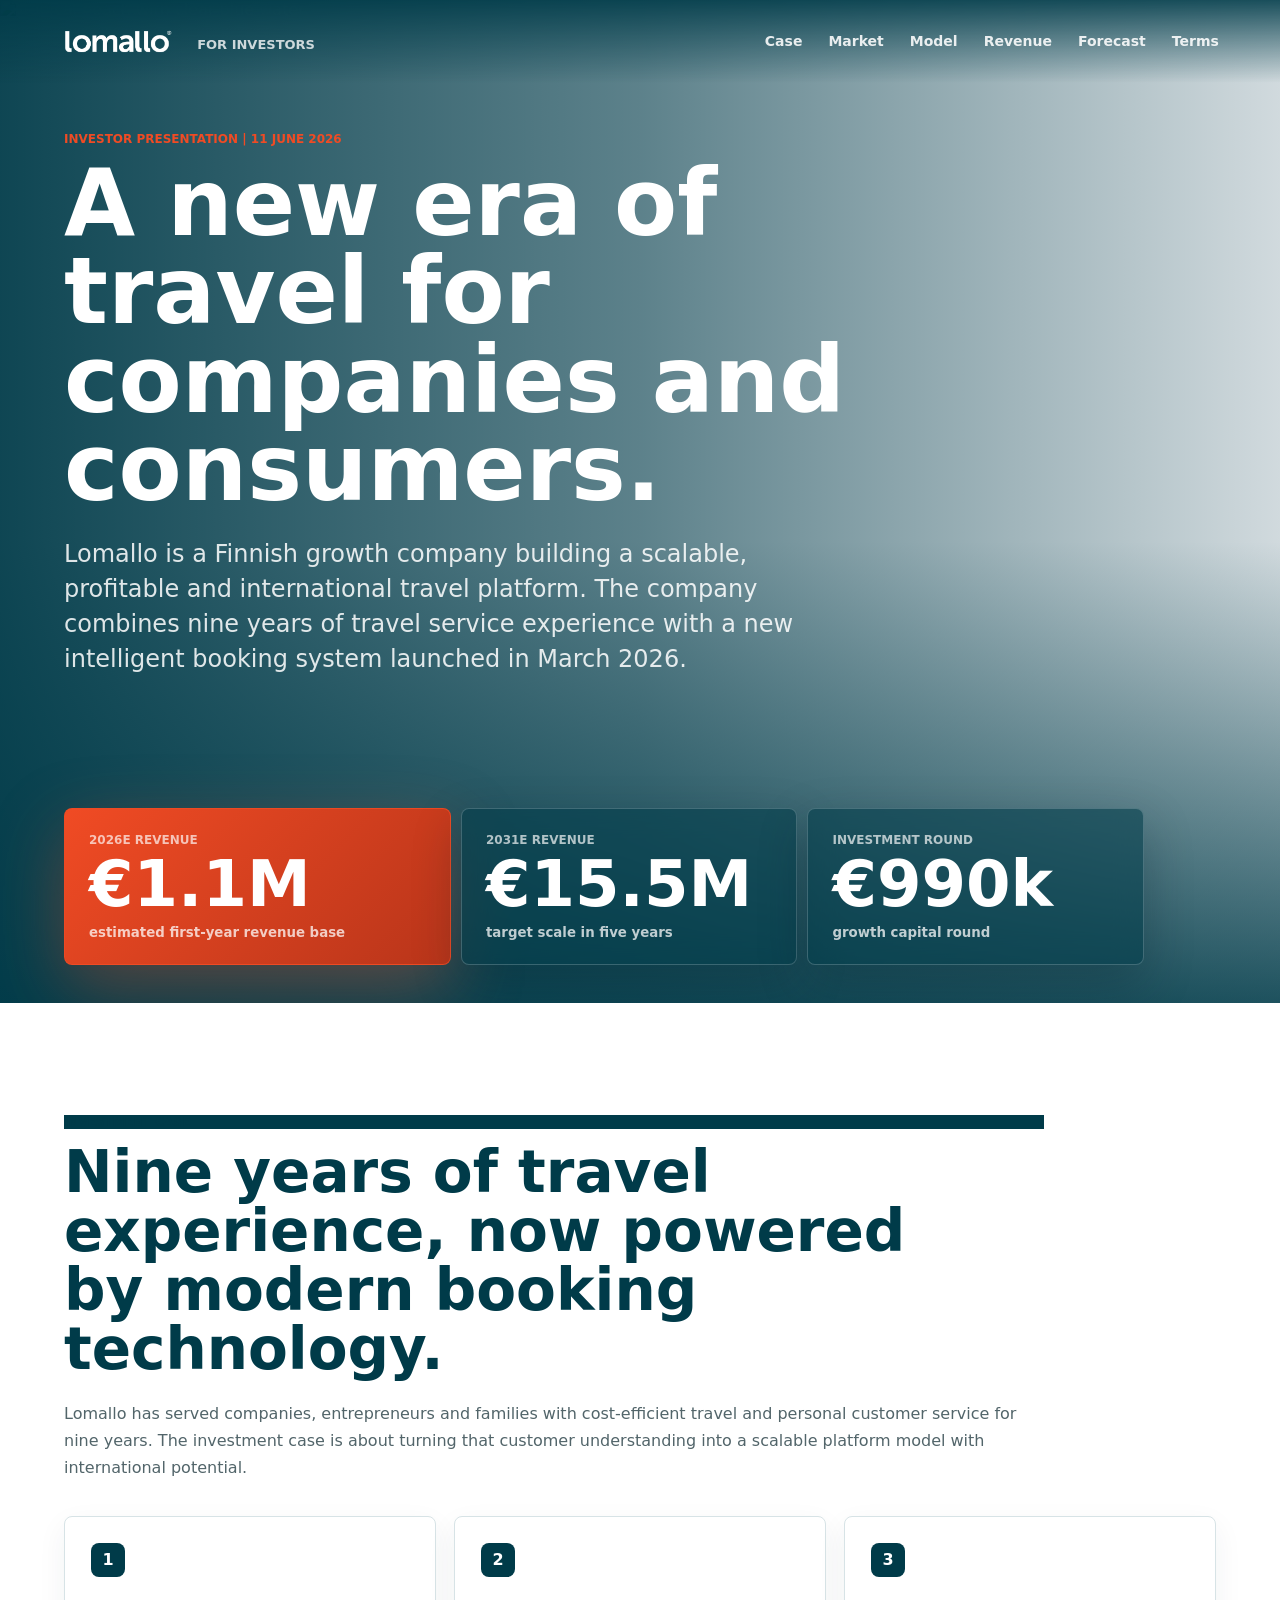
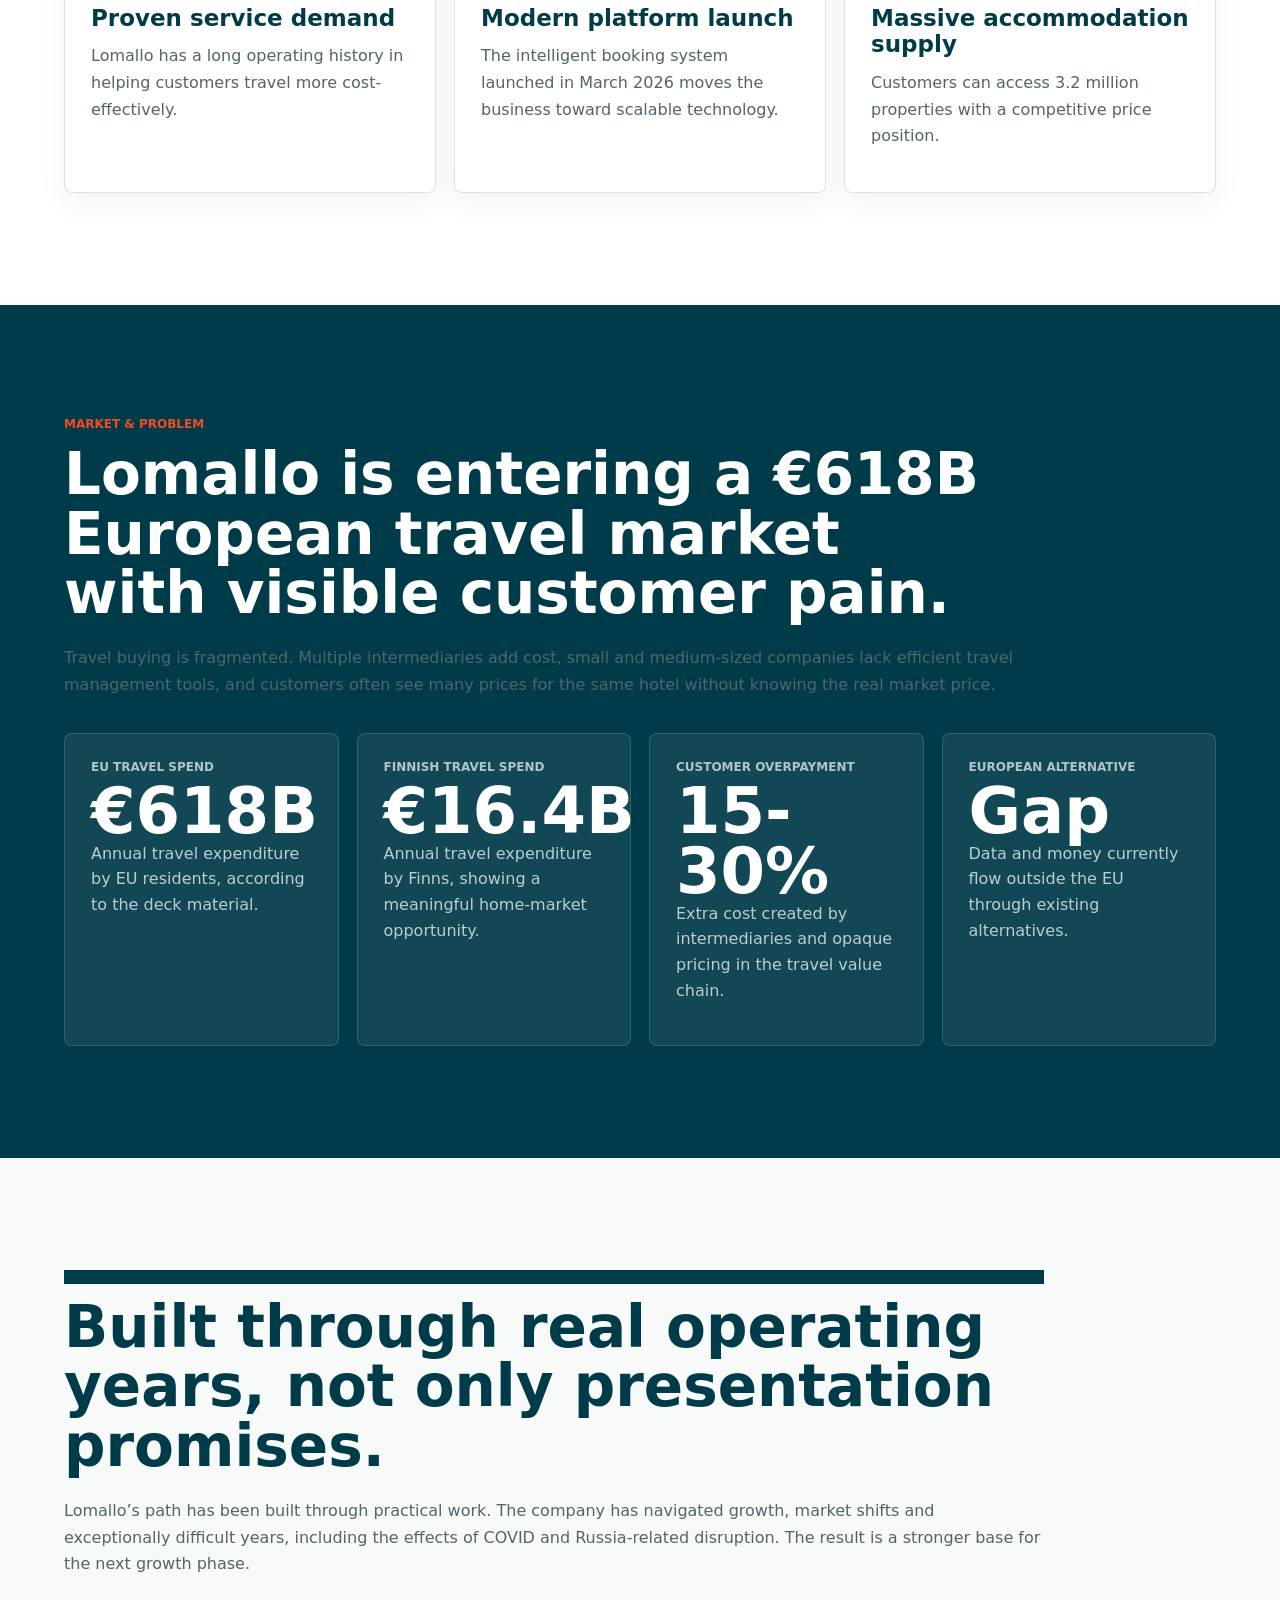
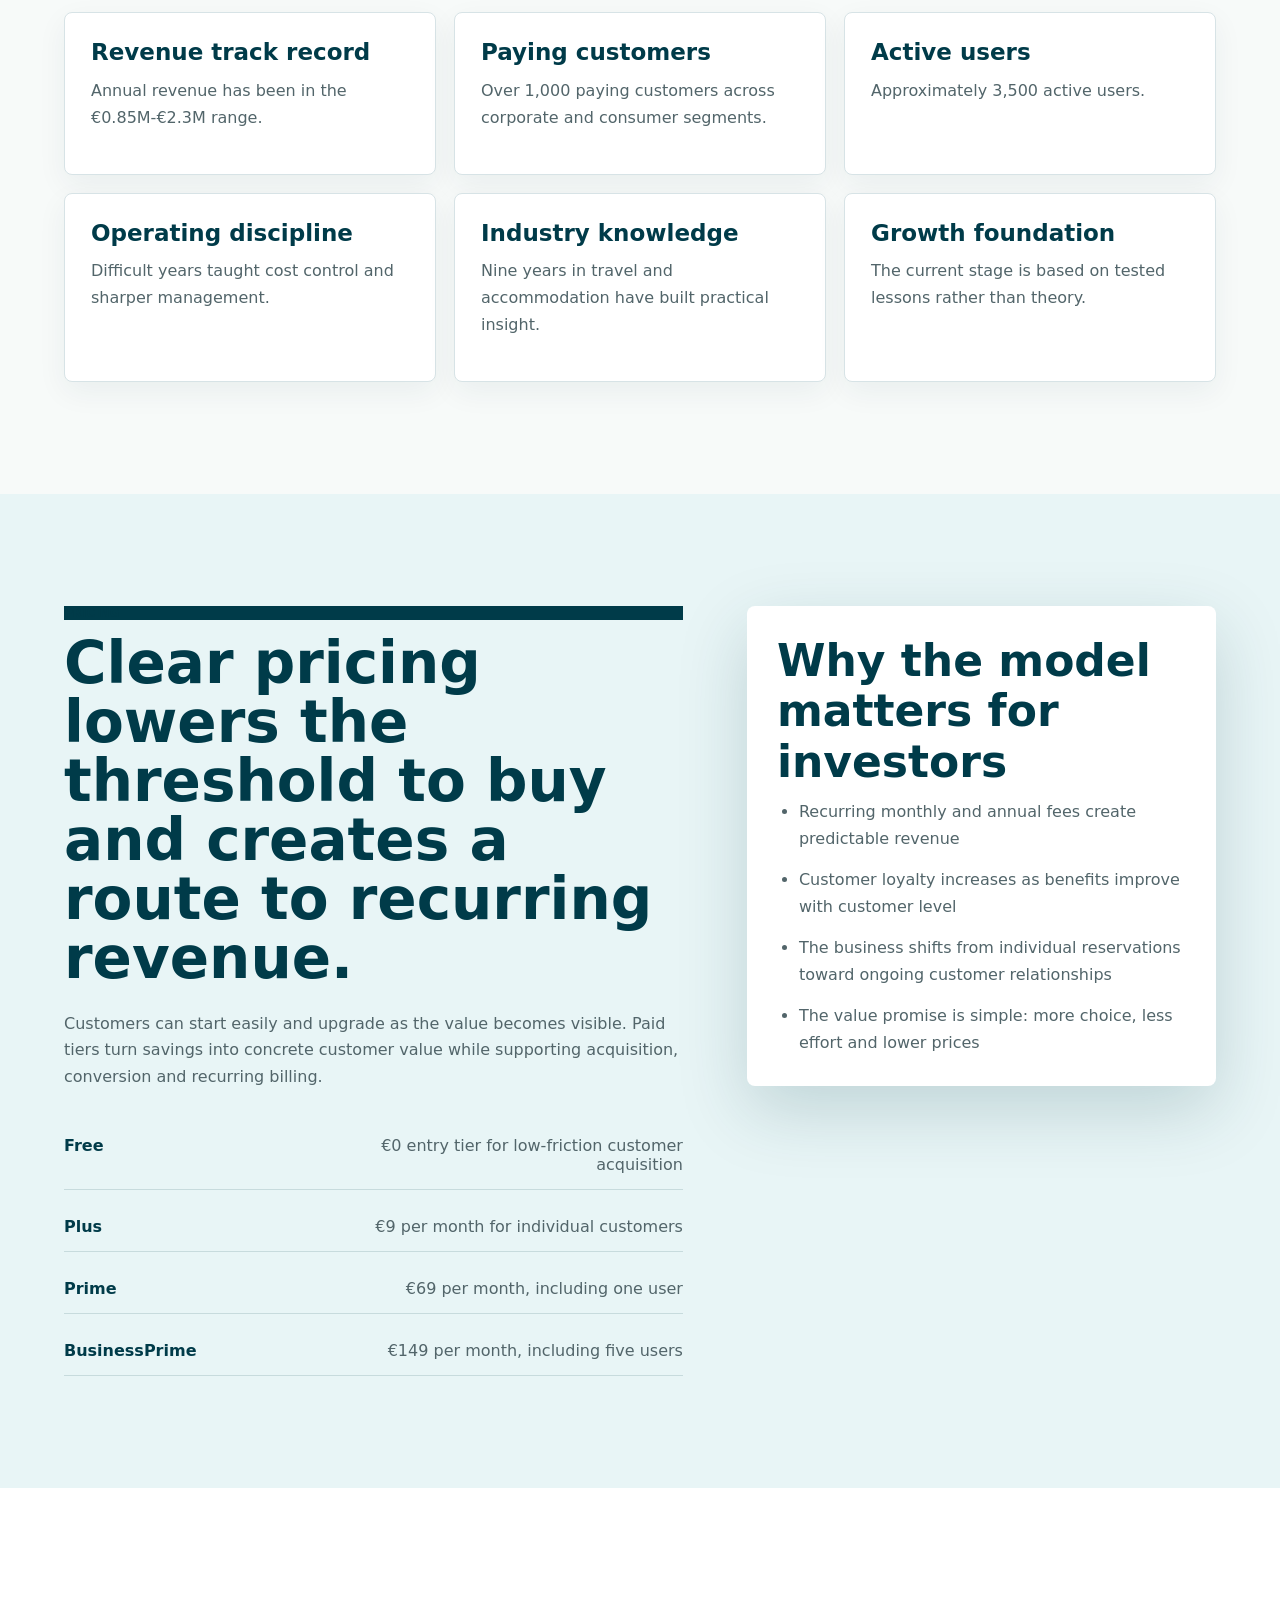
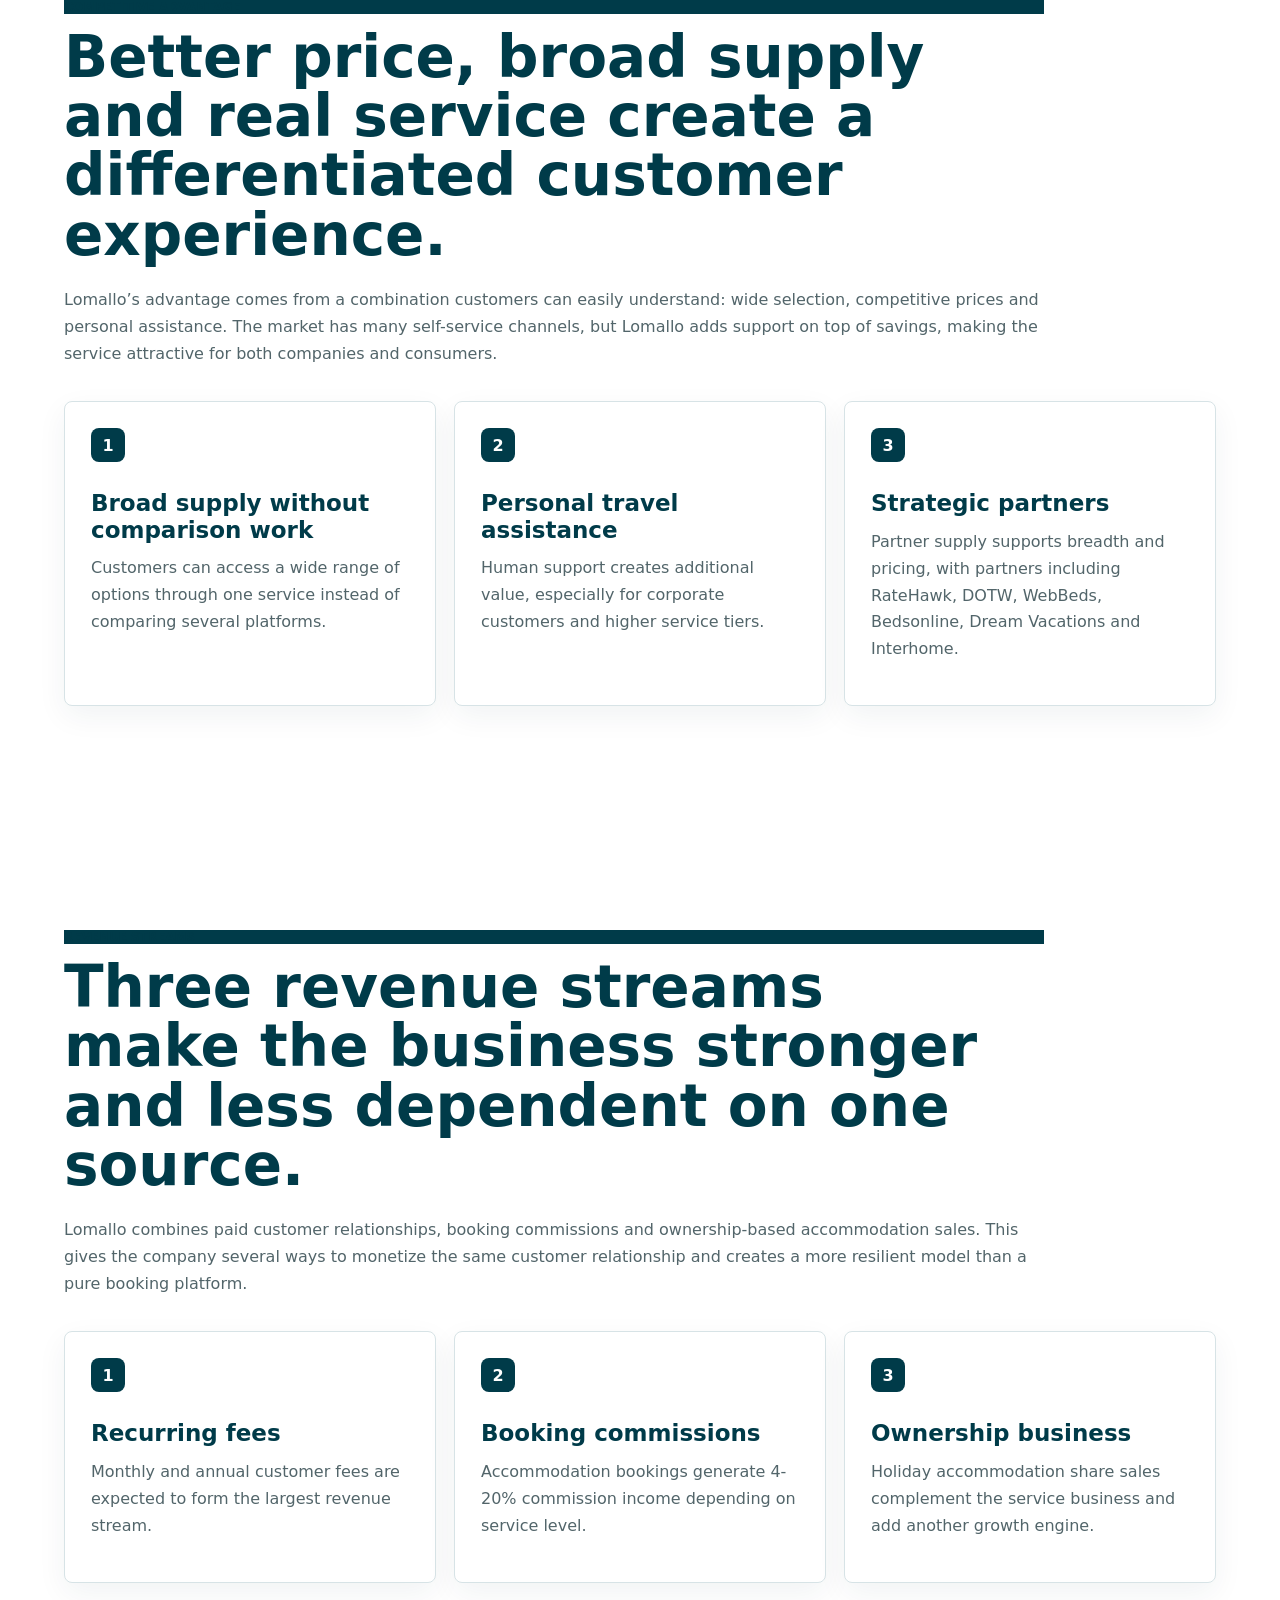
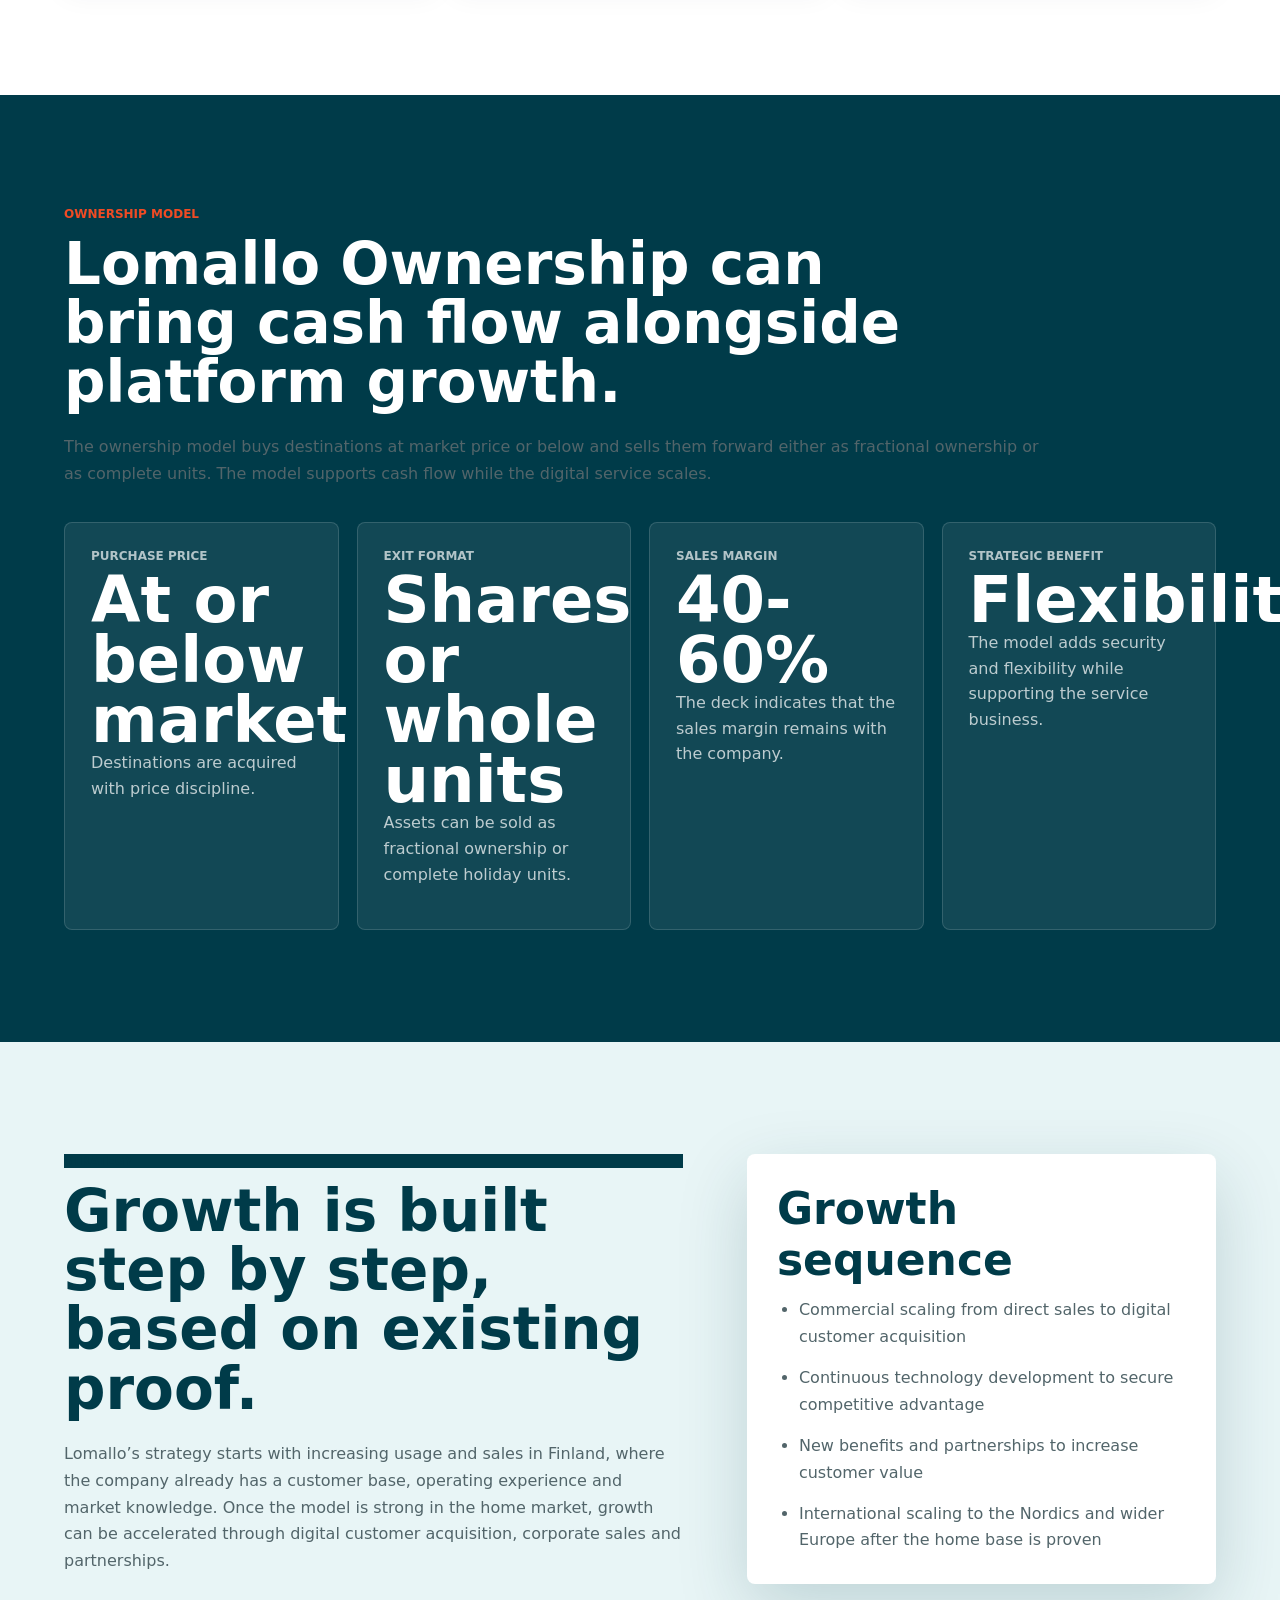
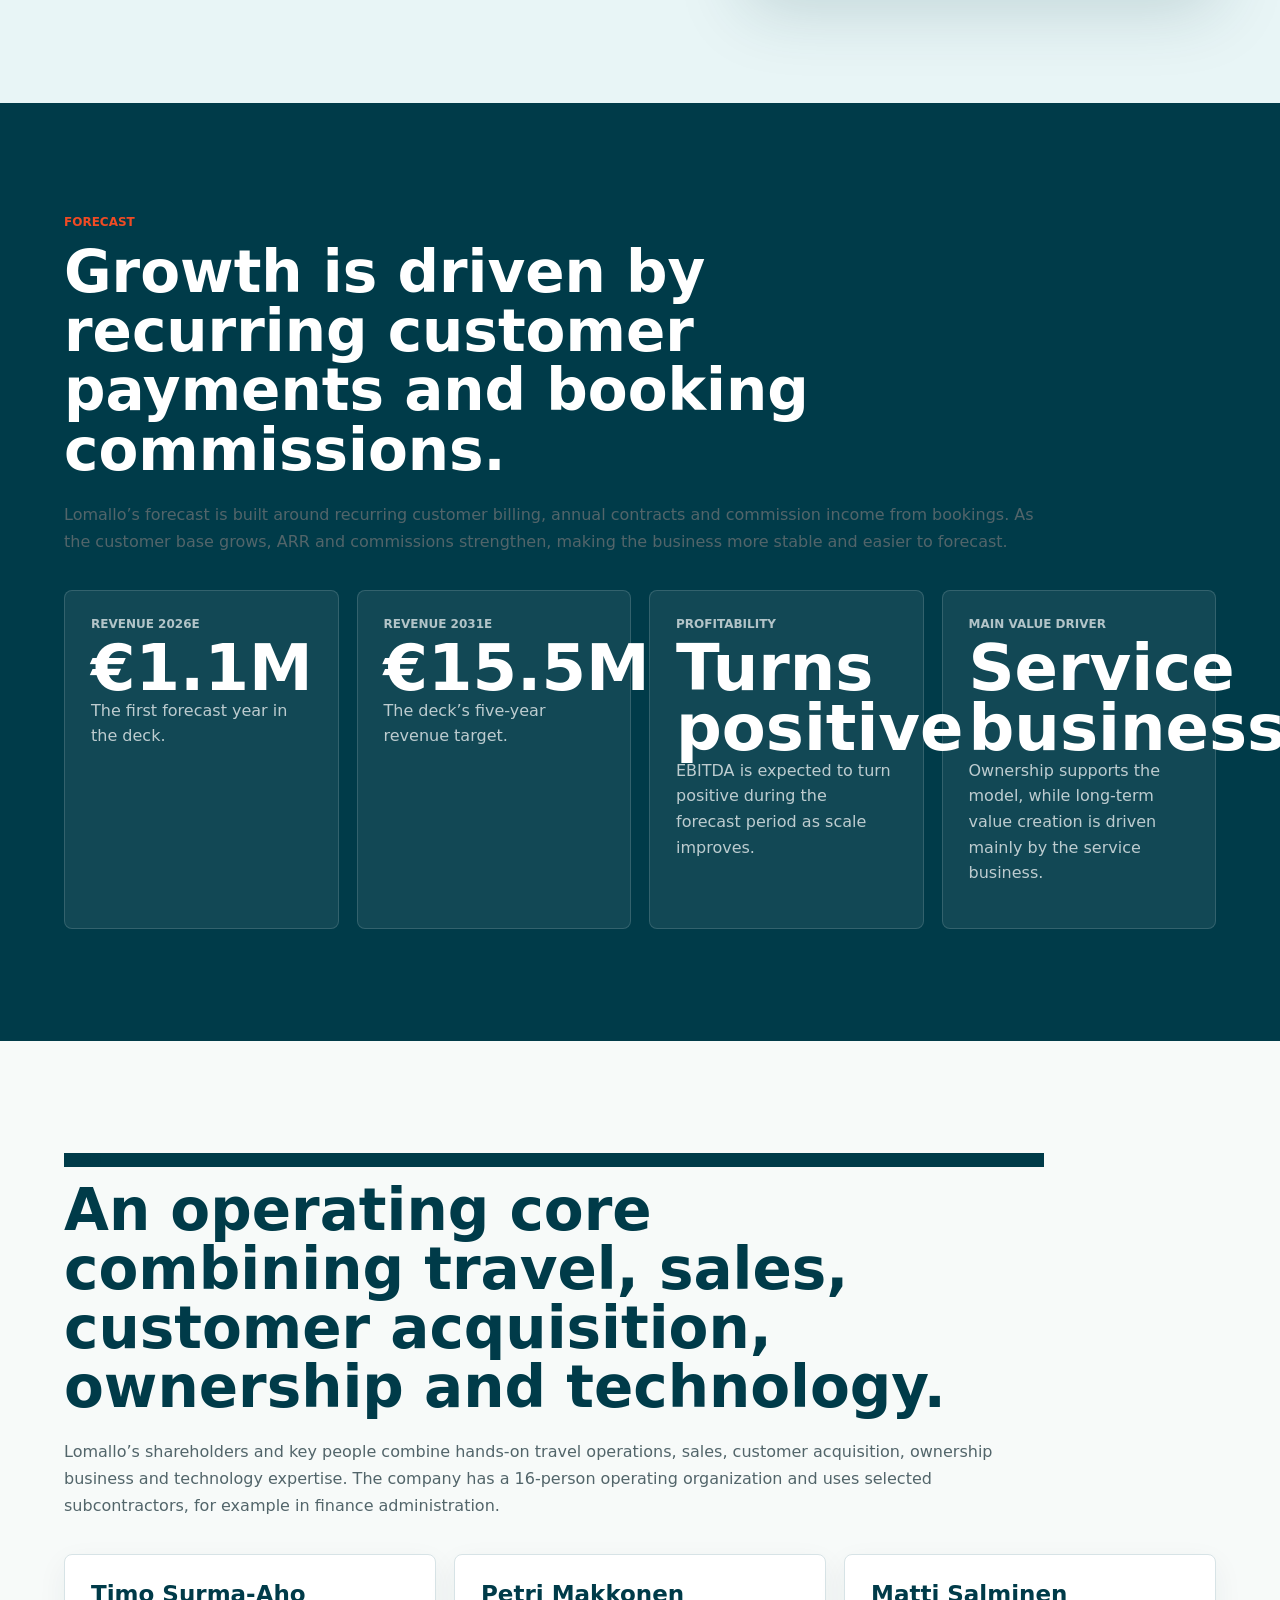
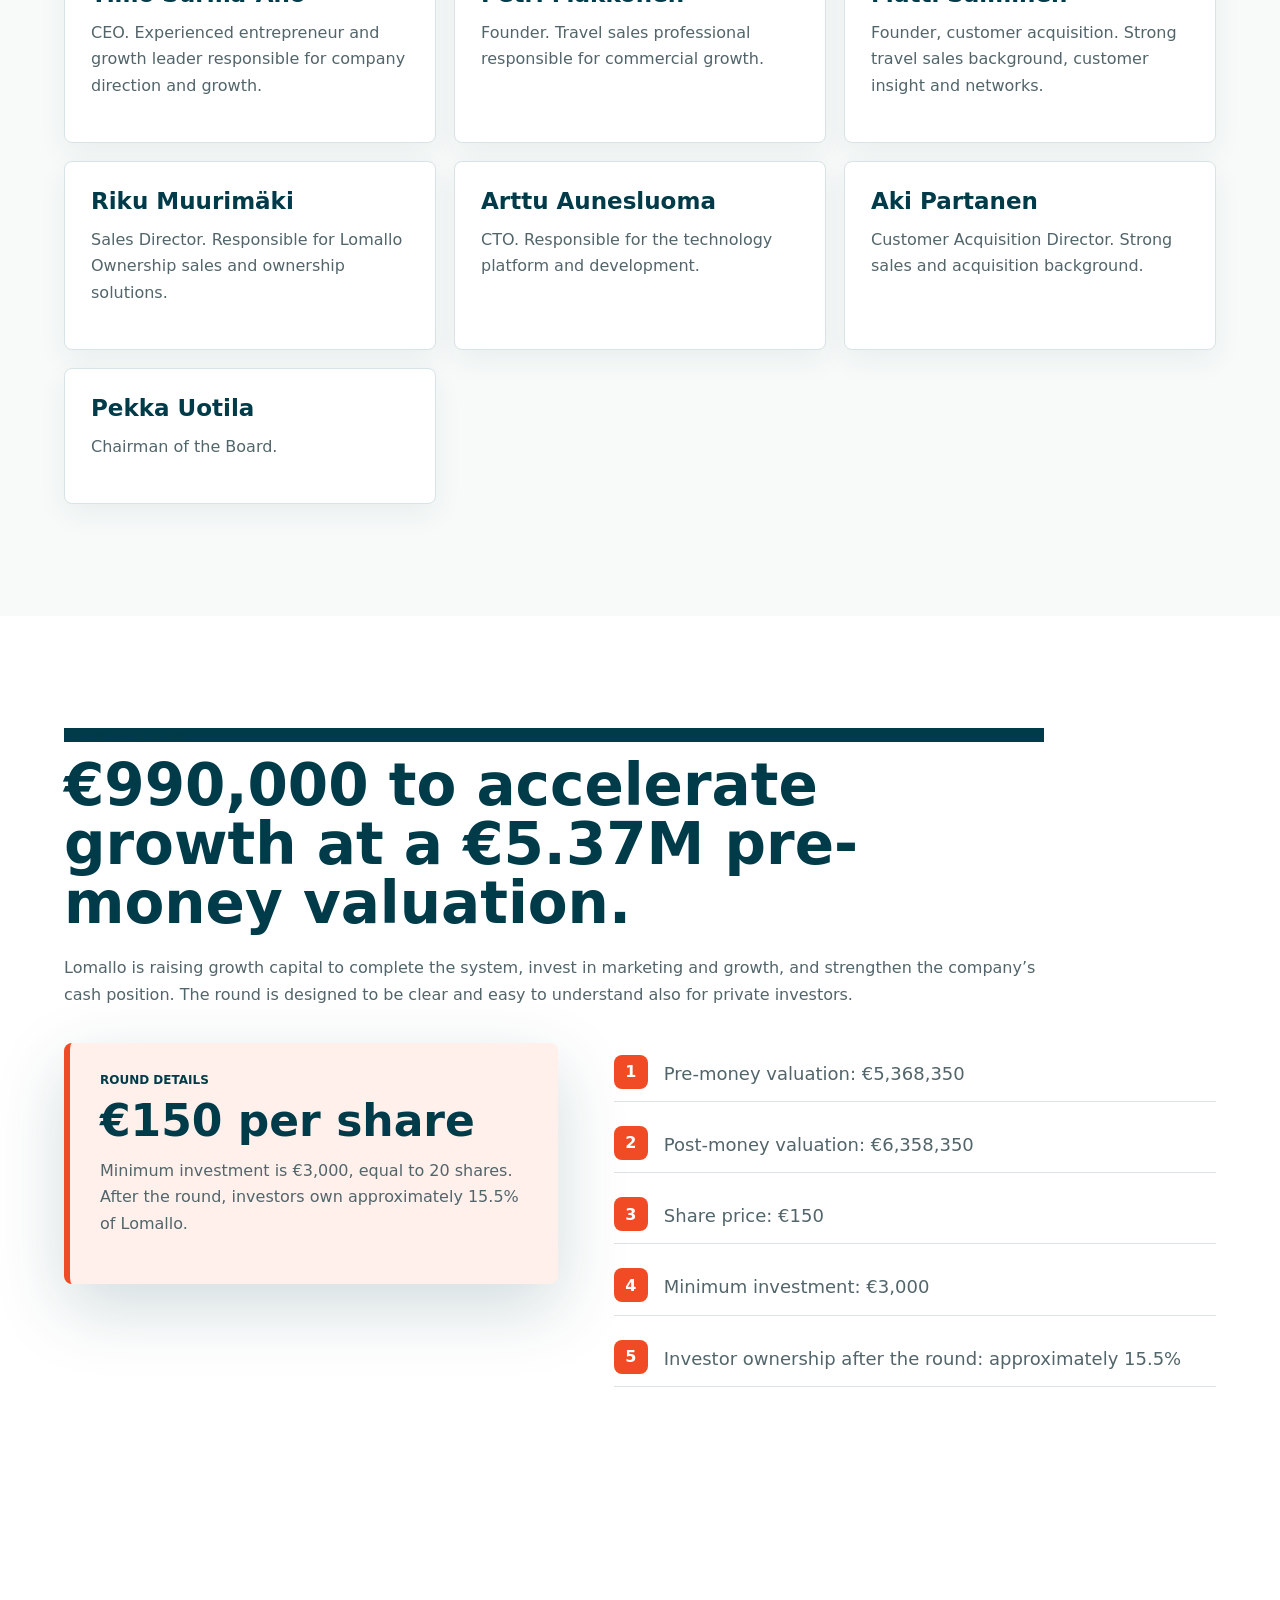
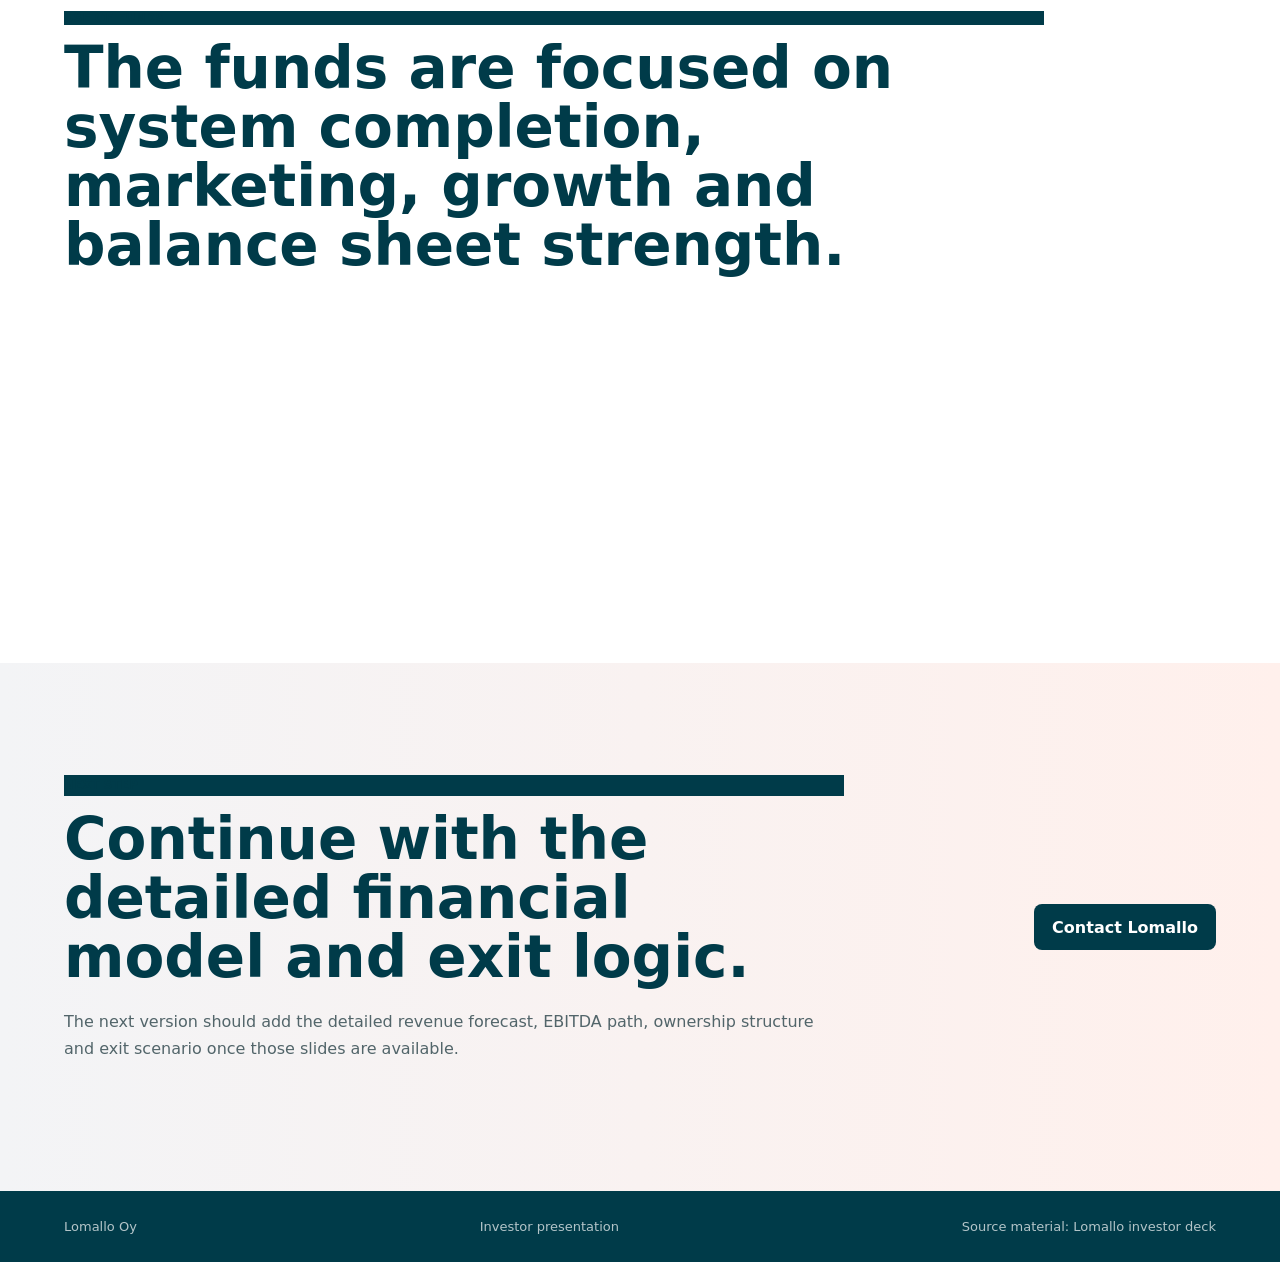
==== commit a0dcc1a5: "Add forecast profitability and investment terms" ====
--- a/lomallo-for-investors/index.html
+++ b/lomallo-for-investors/index.html
@@ -21,9 +21,8 @@
         <a href="#market">Market</a>
         <a href="#model">Model</a>
         <a href="#revenue">Revenue</a>
-        <a href="#strategy">Strategy</a>
-        <a href="#team">Team</a>
-        <a href="#use-of-funds">Round</a>
+        <a href="#forecast">Forecast</a>
+        <a href="#terms">Terms</a>
       </nav>
     </header>
 
@@ -39,27 +38,15 @@
           <p class="eyebrow">Investor presentation | 11 June 2026</p>
           <h1>A new era of travel for companies and consumers.</h1>
           <p class="lead">
-            Lomallo is a Finnish growth company building a scalable, profitable and
-            international travel platform. The company combines nine years of travel service
-            experience with a new intelligent booking system launched in March 2026.
+            Lomallo is a Finnish growth company building a scalable, profitable and international
+            travel platform. The company combines nine years of travel service experience with a
+            new intelligent booking system launched in March 2026.
           </p>
         </div>
         <div class="hero-panel" aria-label="Lomallo key investment figures">
-          <div class="highlight-card">
-            <span>2026E revenue</span>
-            <strong>€1.1M</strong>
-            <small>estimated first-year revenue base</small>
-          </div>
-          <div>
-            <span>2031E revenue</span>
-            <strong>€15.5M</strong>
-            <small>target scale in five years</small>
-          </div>
-          <div>
-            <span>Investment round</span>
-            <strong>€1.0M</strong>
-            <small>growth capital round</small>
-          </div>
+          <div class="highlight-card"><span>2026E revenue</span><strong>€1.1M</strong><small>estimated first-year revenue base</small></div>
+          <div><span>2031E revenue</span><strong>€15.5M</strong><small>target scale in five years</small></div>
+          <div><span>Investment round</span><strong>€990k</strong><small>growth capital round</small></div>
         </div>
       </section>
 
@@ -74,21 +61,9 @@
           </p>
         </div>
         <div class="card-grid three">
-          <article>
-            <span>1</span>
-            <h3>Proven service demand</h3>
-            <p>Lomallo has a long operating history in helping customers travel more cost-effectively.</p>
-          </article>
-          <article>
-            <span>2</span>
-            <h3>Modern platform launch</h3>
-            <p>The intelligent booking system launched in March 2026 moves the business toward scalable technology.</p>
-          </article>
-          <article>
-            <span>3</span>
-            <h3>Massive accommodation supply</h3>
-            <p>Customers can access 3.2 million properties with a competitive price position.</p>
-          </article>
+          <article><span>1</span><h3>Proven service demand</h3><p>Lomallo has a long operating history in helping customers travel more cost-effectively.</p></article>
+          <article><span>2</span><h3>Modern platform launch</h3><p>The intelligent booking system launched in March 2026 moves the business toward scalable technology.</p></article>
+          <article><span>3</span><h3>Massive accommodation supply</h3><p>Customers can access 3.2 million properties with a competitive price position.</p></article>
         </div>
       </section>
 
@@ -103,26 +78,10 @@
           </p>
         </div>
         <div class="metric-grid">
-          <article>
-            <small>EU travel spend</small>
-            <strong>€618B</strong>
-            <p>Annual travel expenditure by EU residents, according to the deck material.</p>
-          </article>
-          <article>
-            <small>Finnish travel spend</small>
-            <strong>€16.4B</strong>
-            <p>Annual travel expenditure by Finns, showing a meaningful home-market opportunity.</p>
-          </article>
-          <article>
-            <small>Customer overpayment</small>
-            <strong>15-30%</strong>
-            <p>Extra cost created by intermediaries and opaque pricing in the travel value chain.</p>
-          </article>
-          <article>
-            <small>European alternative</small>
-            <strong>Gap</strong>
-            <p>Data and money currently flow outside the EU through existing alternatives.</p>
-          </article>
+          <article><small>EU travel spend</small><strong>€618B</strong><p>Annual travel expenditure by EU residents, according to the deck material.</p></article>
+          <article><small>Finnish travel spend</small><strong>€16.4B</strong><p>Annual travel expenditure by Finns, showing a meaningful home-market opportunity.</p></article>
+          <article><small>Customer overpayment</small><strong>15-30%</strong><p>Extra cost created by intermediaries and opaque pricing in the travel value chain.</p></article>
+          <article><small>European alternative</small><strong>Gap</strong><p>Data and money currently flow outside the EU through existing alternatives.</p></article>
         </div>
       </section>
 
@@ -131,9 +90,9 @@
           <p class="eyebrow dark">History</p>
           <h2>Built through real operating years, not only presentation promises.</h2>
           <p>
-            Lomallo’s path has been built through practical work. The company has navigated
-            growth, market shifts and exceptionally difficult years, including the effects of
-            COVID and Russia-related disruption. The result is a stronger base for the next growth phase.
+            Lomallo’s path has been built through practical work. The company has navigated growth,
+            market shifts and exceptionally difficult years, including the effects of COVID and
+            Russia-related disruption. The result is a stronger base for the next growth phase.
           </p>
         </div>
         <div class="portfolio-grid">
@@ -183,21 +142,9 @@
           </p>
         </div>
         <div class="card-grid three">
-          <article>
-            <span>1</span>
-            <h3>Broad supply without comparison work</h3>
-            <p>Customers can access a wide range of options through one service instead of comparing several platforms.</p>
-          </article>
-          <article>
-            <span>2</span>
-            <h3>Personal travel assistance</h3>
-            <p>Human support creates additional value, especially for corporate customers and higher service tiers.</p>
-          </article>
-          <article>
-            <span>3</span>
-            <h3>Strategic partners</h3>
-            <p>Partner supply supports breadth and pricing, with partners including RateHawk, DOTW, WebBeds, Bedsonline, Dream Vacations and Interhome.</p>
-          </article>
+          <article><span>1</span><h3>Broad supply without comparison work</h3><p>Customers can access a wide range of options through one service instead of comparing several platforms.</p></article>
+          <article><span>2</span><h3>Personal travel assistance</h3><p>Human support creates additional value, especially for corporate customers and higher service tiers.</p></article>
+          <article><span>3</span><h3>Strategic partners</h3><p>Partner supply supports breadth and pricing, with partners including RateHawk, DOTW, WebBeds, Bedsonline, Dream Vacations and Interhome.</p></article>
         </div>
       </section>
 
@@ -223,9 +170,9 @@
           <p class="eyebrow">Ownership model</p>
           <h2>Lomallo Ownership can bring cash flow alongside platform growth.</h2>
           <p>
-            Lomallo does not build the future only on a digital service. The ownership model
-            buys destinations at market price or below and sells them forward either as fractional
-            ownership or as complete units. The model supports cash flow while the digital service scales.
+            The ownership model buys destinations at market price or below and sells them forward
+            either as fractional ownership or as complete units. The model supports cash flow while
+            the digital service scales.
           </p>
         </div>
         <div class="metric-grid">
@@ -258,16 +205,21 @@
         </div>
       </section>
 
-      <section class="section dark" id="traction">
-        <div class="section-copy">
-          <p class="eyebrow">Growth targets</p>
-          <h2>The investor case is built around a quantified five-year growth path.</h2>
+      <section class="section dark" id="forecast">
+        <div class="section-copy">
+          <p class="eyebrow">Forecast</p>
+          <h2>Growth is driven by recurring customer payments and booking commissions.</h2>
+          <p>
+            Lomallo’s forecast is built around recurring customer billing, annual contracts and
+            commission income from bookings. As the customer base grows, ARR and commissions strengthen,
+            making the business more stable and easier to forecast.
+          </p>
         </div>
         <div class="metric-grid">
-          <article><small>Revenue 2026E</small><strong>€1.1M</strong><p>The starting point for the projected growth story.</p></article>
-          <article><small>Revenue 2031E</small><strong>€15.5M</strong><p>The five-year revenue target shown in the investor presentation.</p></article>
-          <article><small>Round size</small><strong>€1.0M</strong><p>The investment round intended to accelerate commercialization and growth.</p></article>
-          <article><small>Target return</small><strong>31x</strong><p>The target investor return presented in the current deck material.</p></article>
+          <article><small>Revenue 2026E</small><strong>€1.1M</strong><p>The first forecast year in the deck.</p></article>
+          <article><small>Revenue 2031E</small><strong>€15.5M</strong><p>The deck’s five-year revenue target.</p></article>
+          <article><small>Profitability</small><strong>Turns positive</strong><p>EBITDA is expected to turn positive during the forecast period as scale improves.</p></article>
+          <article><small>Main value driver</small><strong>Service business</strong><p>Ownership supports the model, while long-term value creation is driven mainly by the service business.</p></article>
         </div>
       </section>
 
@@ -292,36 +244,55 @@
         </div>
       </section>
 
-      <section class="section use-of-funds" id="use-of-funds">
-        <div class="section-copy">
-          <p class="eyebrow dark">Investment round</p>
-          <h2>A €1.0M round to commercialize the platform and accelerate international growth.</h2>
+      <section class="section use-of-funds" id="terms">
+        <div class="section-copy">
+          <p class="eyebrow dark">Investment case</p>
+          <h2>€990,000 to accelerate growth at a €5.37M pre-money valuation.</h2>
+          <p>
+            Lomallo is raising growth capital to complete the system, invest in marketing and growth,
+            and strengthen the company’s cash position. The round is designed to be clear and easy to
+            understand also for private investors.
+          </p>
         </div>
         <div class="funding-layout">
           <div class="funding-card primary-card">
-            <small>Current round</small>
-            <strong>€1.0M</strong>
+            <small>Round details</small>
+            <strong>€150 per share</strong>
             <p>
-              The deck positions the round as growth capital for commercializing the new booking
-              system, scaling customer acquisition and building the platform toward a 2031 revenue target of €15.5M.
+              Minimum investment is €3,000, equal to 20 shares. After the round, investors own
+              approximately 15.5% of Lomallo.
             </p>
           </div>
           <div class="funding-list">
-            <div><span>1</span><p>Commercialize and further develop the intelligent booking system.</p></div>
-            <div><span>2</span><p>Scale customer acquisition among companies, entrepreneurs and consumers.</p></div>
-            <div><span>3</span><p>Expand property supply, pricing advantage and partner inventory.</p></div>
-            <div><span>4</span><p>Build the operating capacity needed for international growth.</p></div>
+            <div><span>1</span><p>Pre-money valuation: €5,368,350</p></div>
+            <div><span>2</span><p>Post-money valuation: €6,358,350</p></div>
+            <div><span>3</span><p>Share price: €150</p></div>
+            <div><span>4</span><p>Minimum investment: €3,000</p></div>
+            <div><span>5</span><p>Investor ownership after the round: approximately 15.5%</p></div>
           </div>
+        </div>
+      </section>
+
+      <section class="section white" id="use-of-funds">
+        <div class="section-copy">
+          <p class="eyebrow dark">Use of funds</p>
+          <h2>The funds are focused on system completion, marketing, growth and balance sheet strength.</h2>
+        </div>
+        <div class="metric-grid">
+          <article><small>System and 2026 development</small><strong>€200k</strong><p>Finalize the booking system and continue 2026 product development.</p></article>
+          <article><small>Marketing and growth</small><strong>€500k</strong><p>Accelerate customer acquisition and commercial growth.</p></article>
+          <article><small>Cash position</small><strong>€290k</strong><p>Strengthen the company’s cash position for the next growth phase.</p></article>
+          <article><small>Total raise</small><strong>€990k</strong><p>Round size presented in the investor material.</p></article>
         </div>
       </section>
 
       <section class="section final-band">
         <div>
           <p class="eyebrow dark">Next step</p>
-          <h2>Add the investor terms and share pricing from the next slides.</h2>
-          <p>
-            The next version should add the share price, valuation logic, exact investor terms,
-            ownership structure and the more detailed use-of-funds plan once those slides are available.
+          <h2>Continue with the detailed financial model and exit logic.</h2>
+          <p>
+            The next version should add the detailed revenue forecast, EBITDA path, ownership structure
+            and exit scenario once those slides are available.
           </p>
         </div>
         <a class="button dark-button" href="mailto:toimisto@lomallo.fi">Contact Lomallo</a>
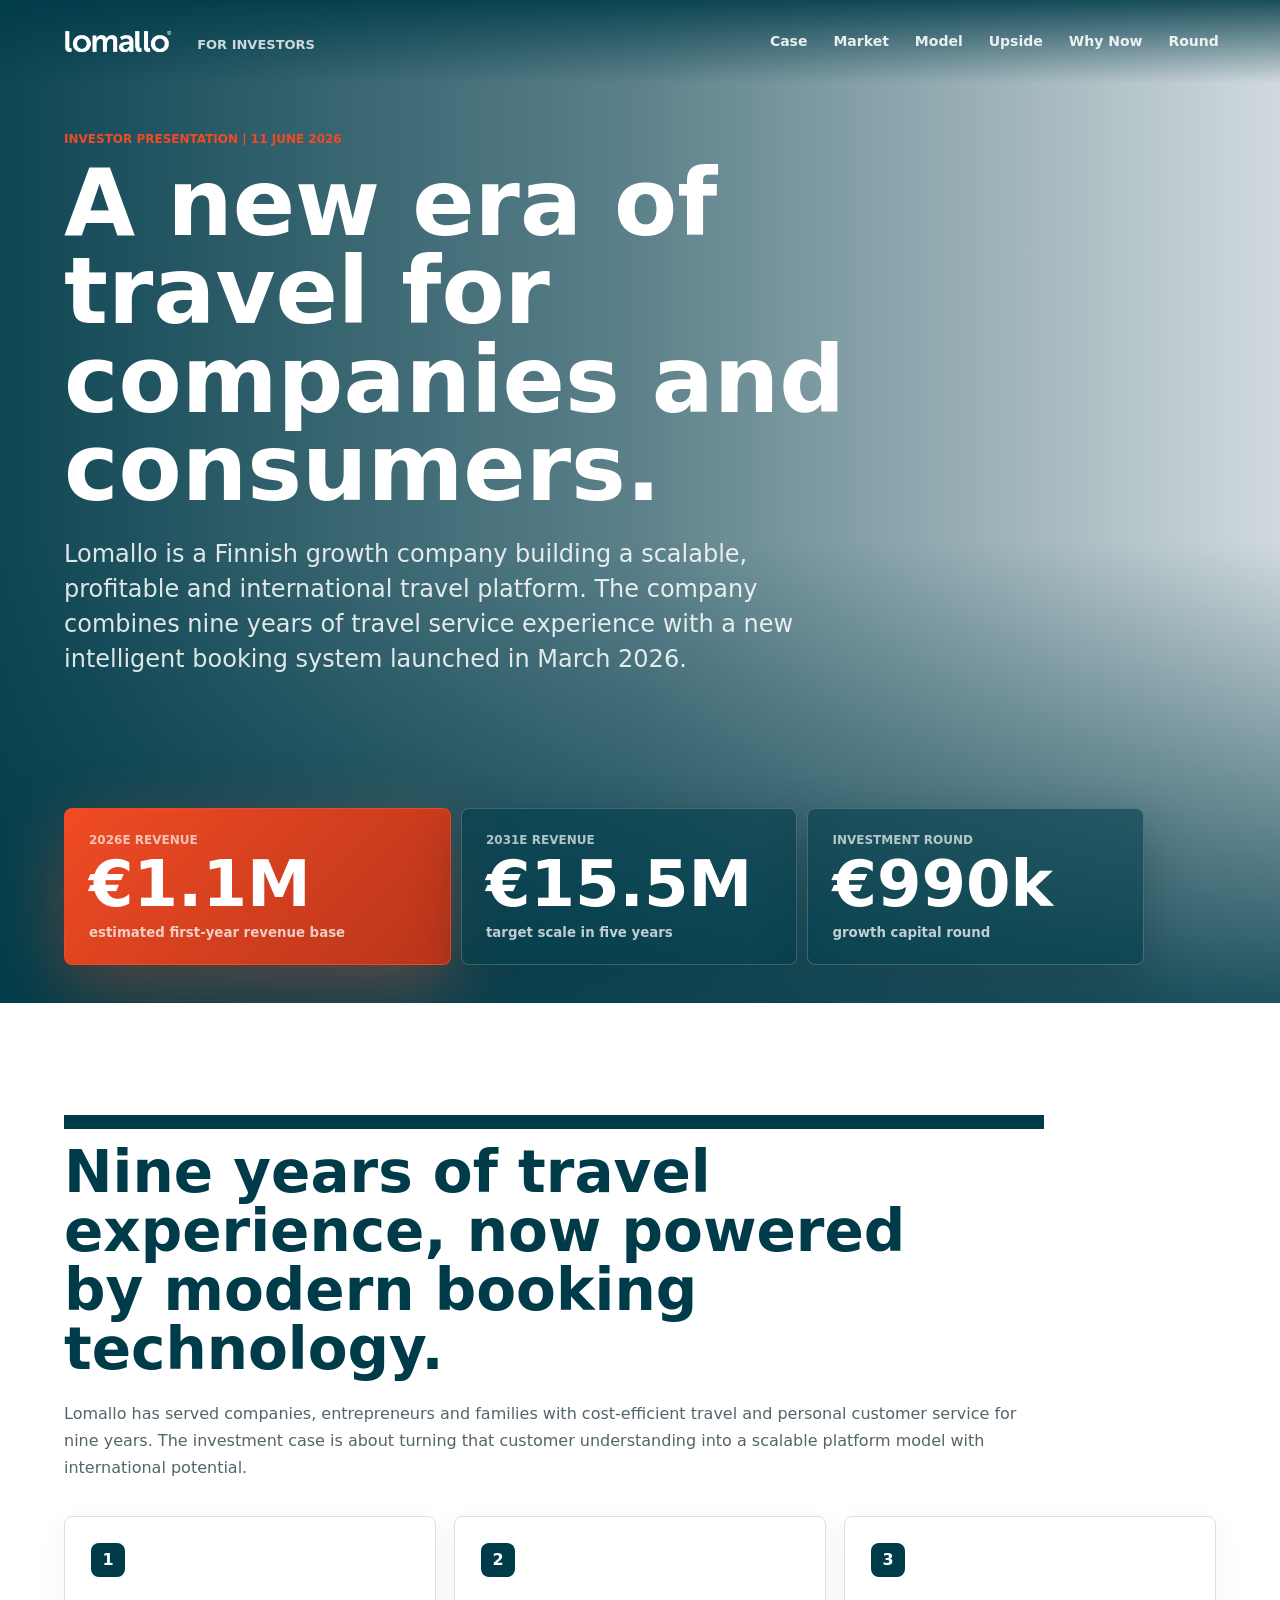
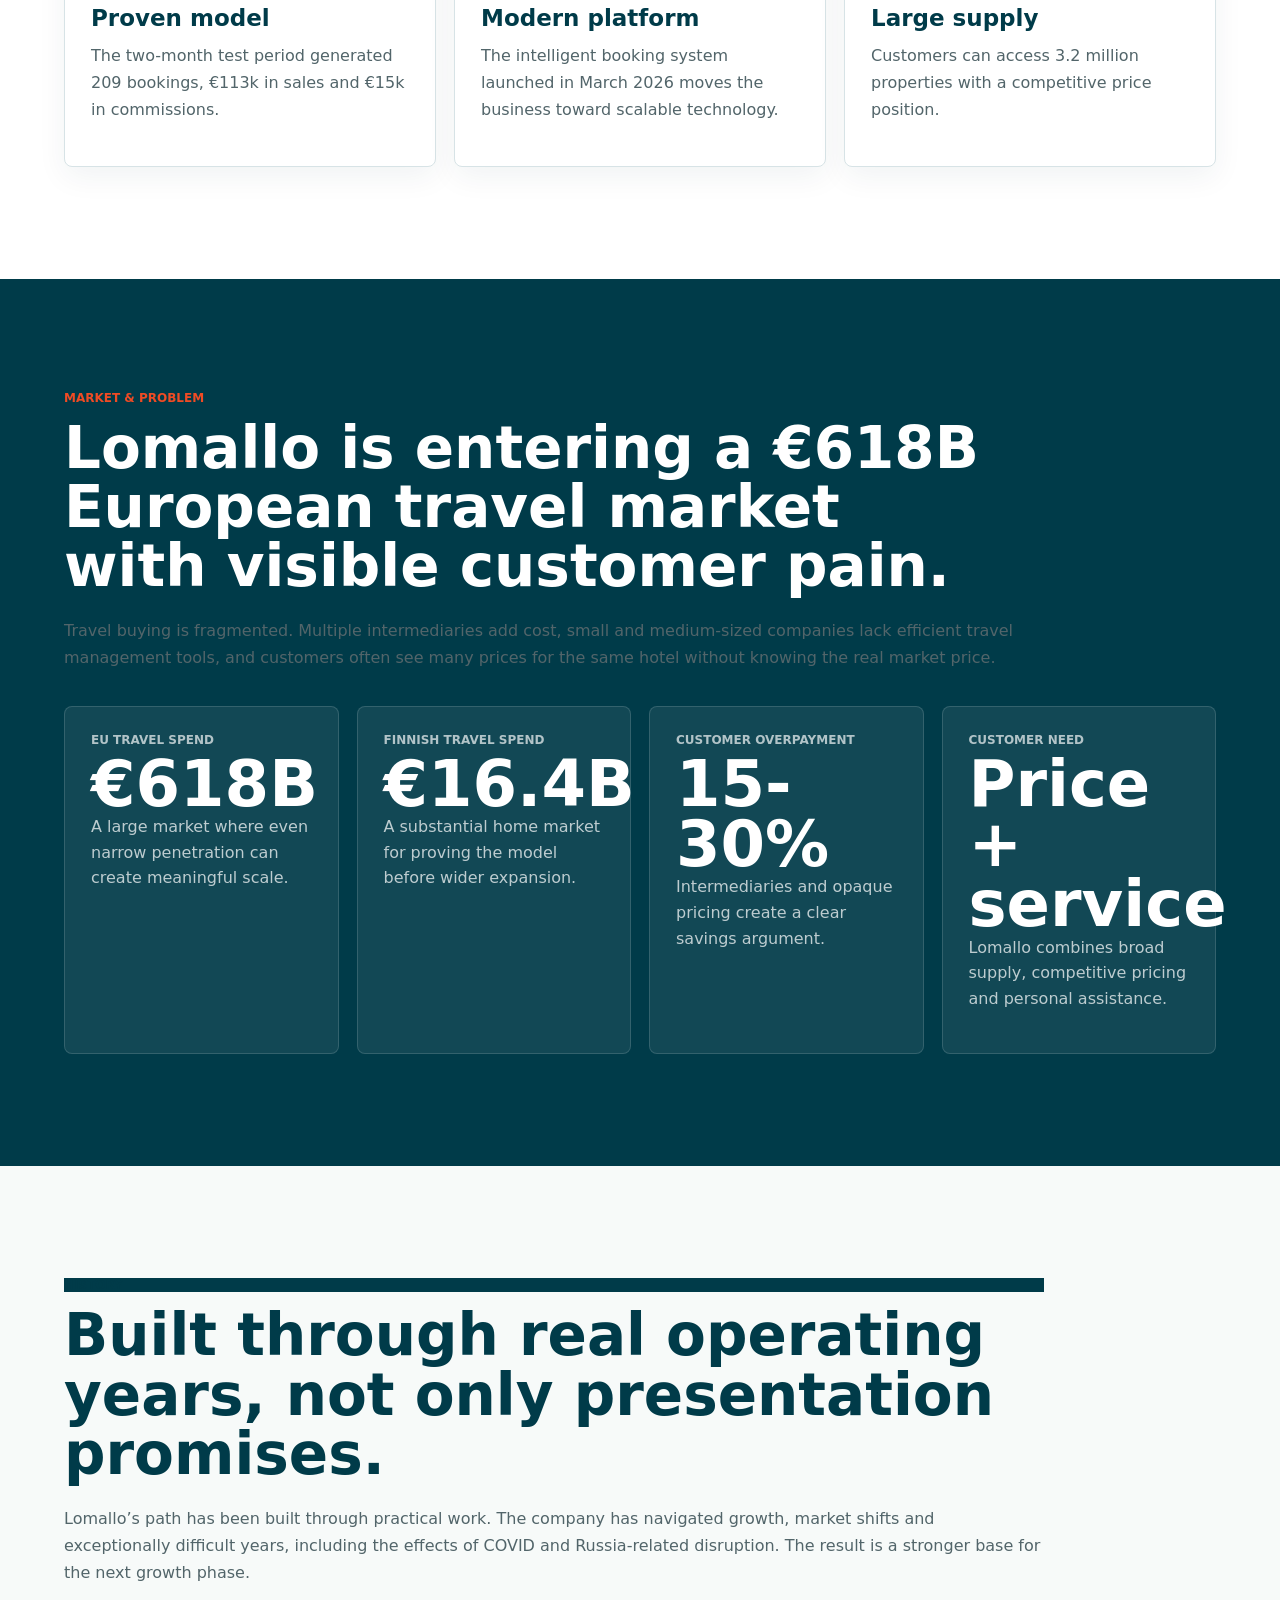
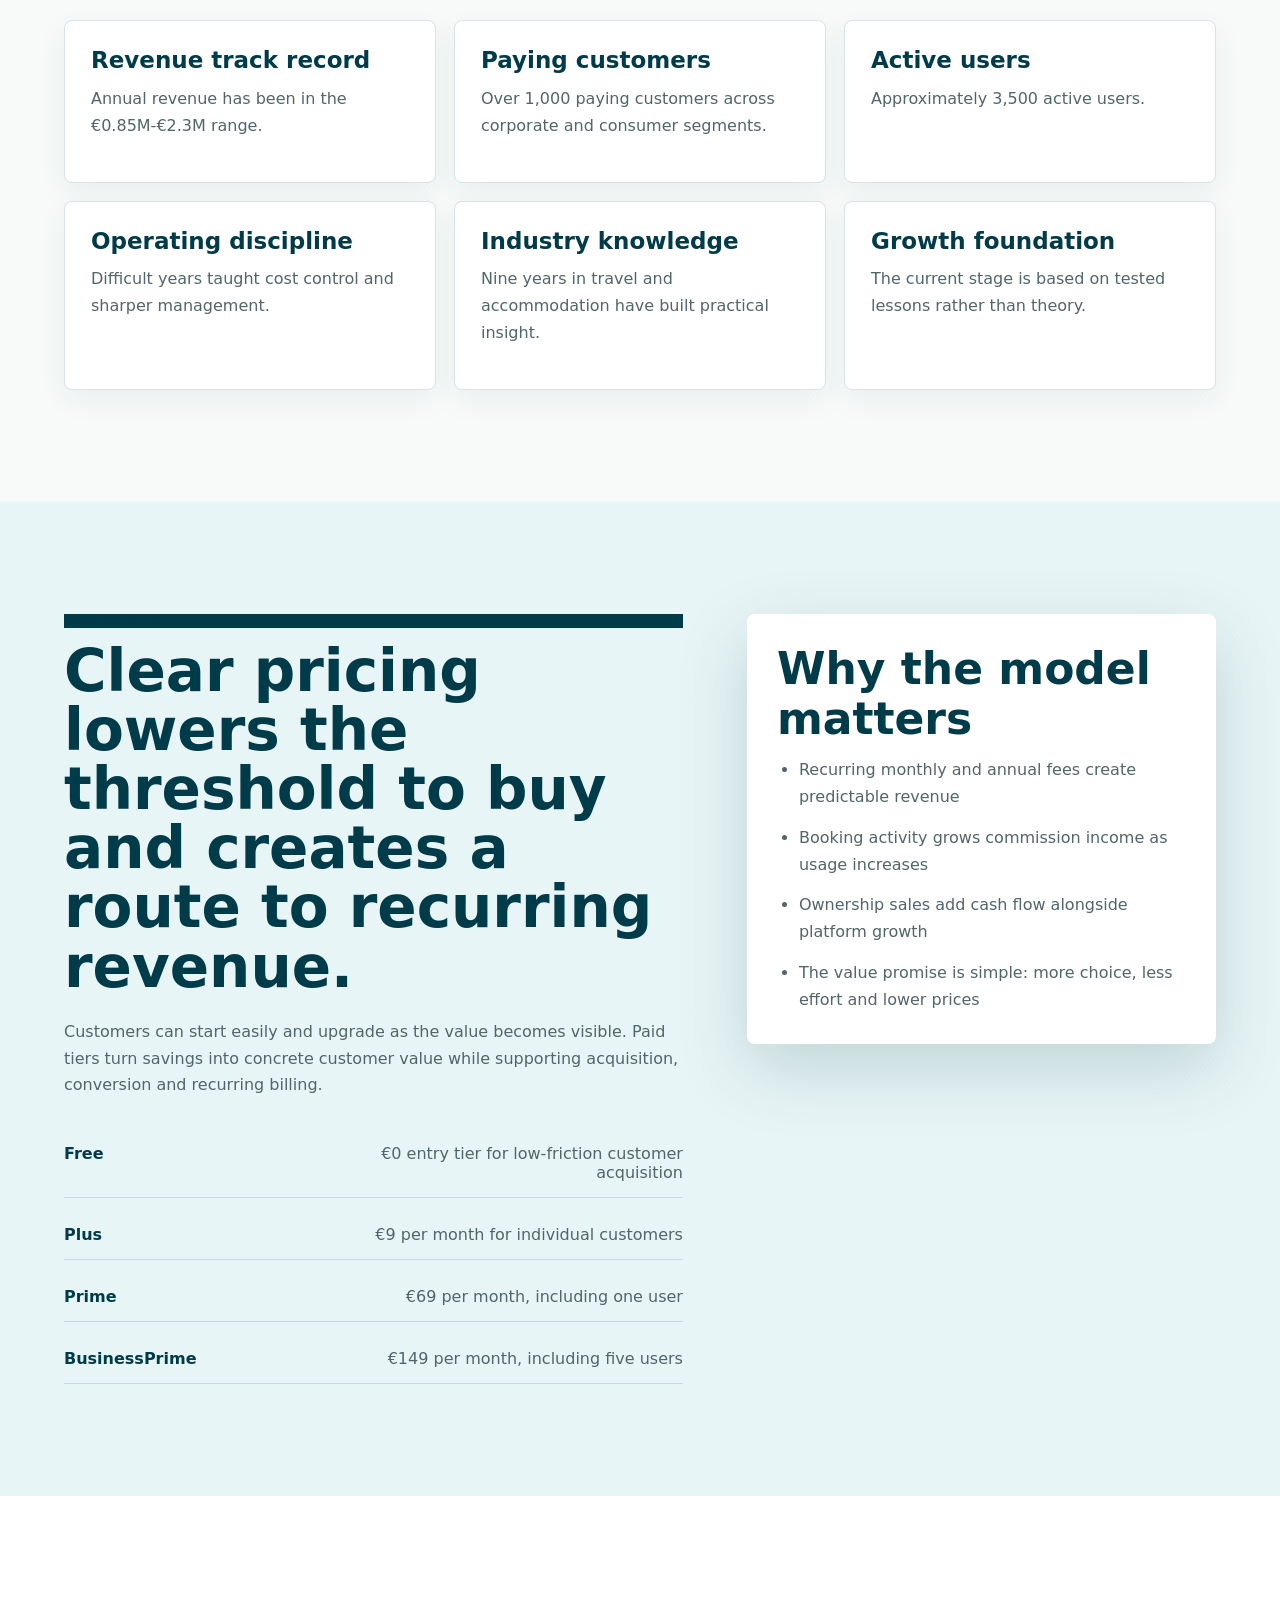
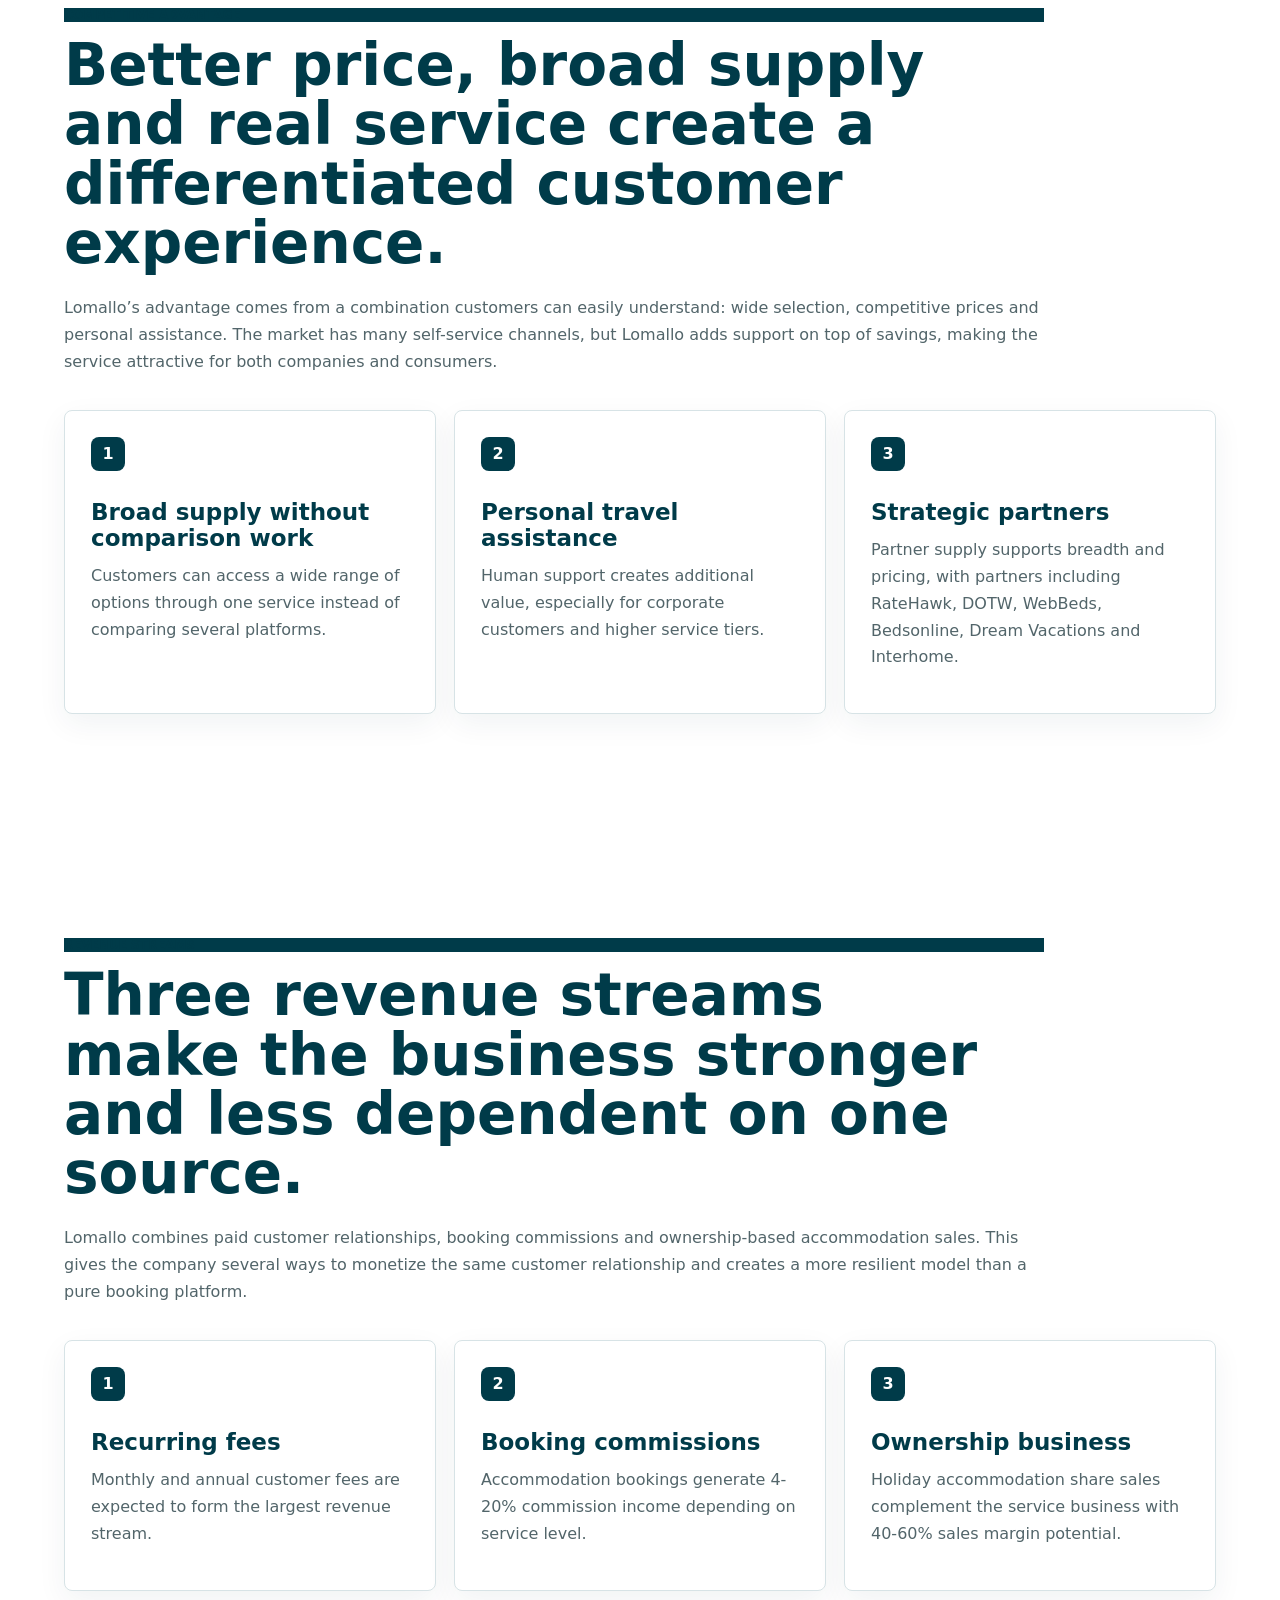
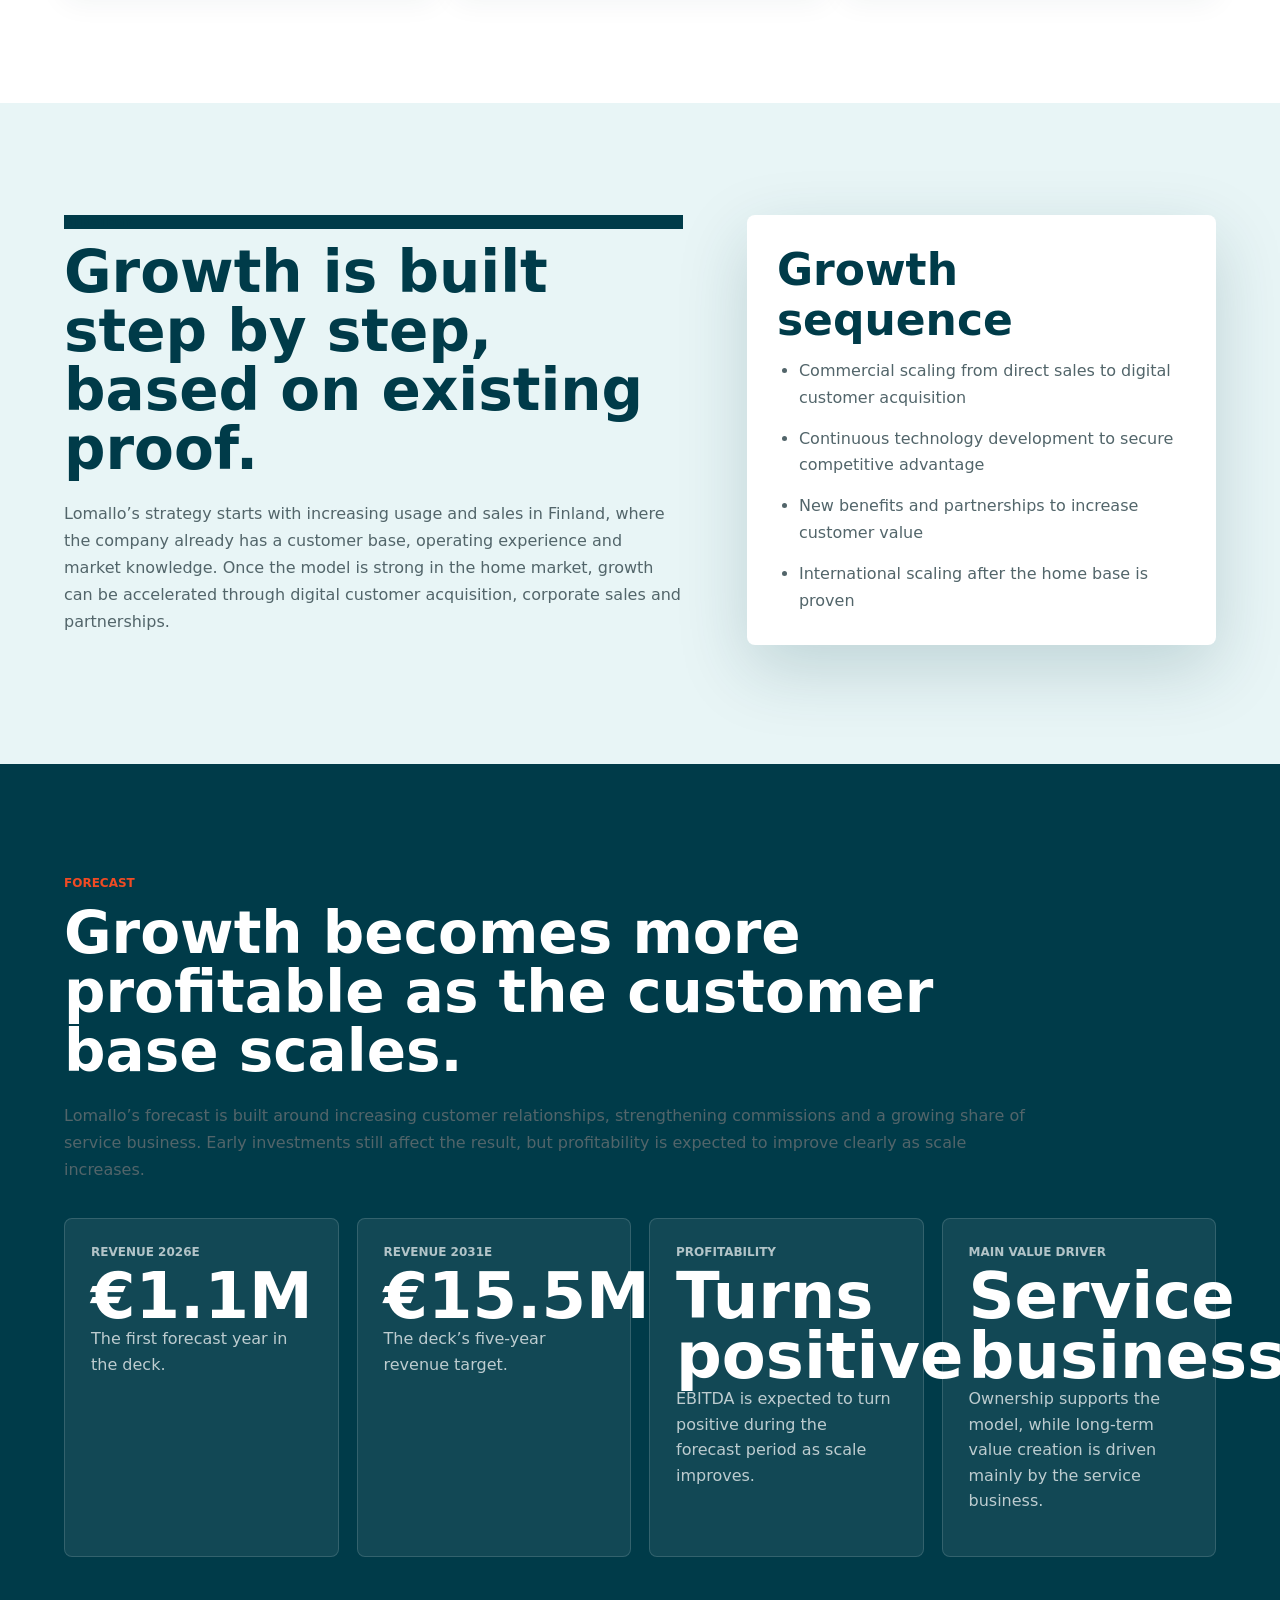
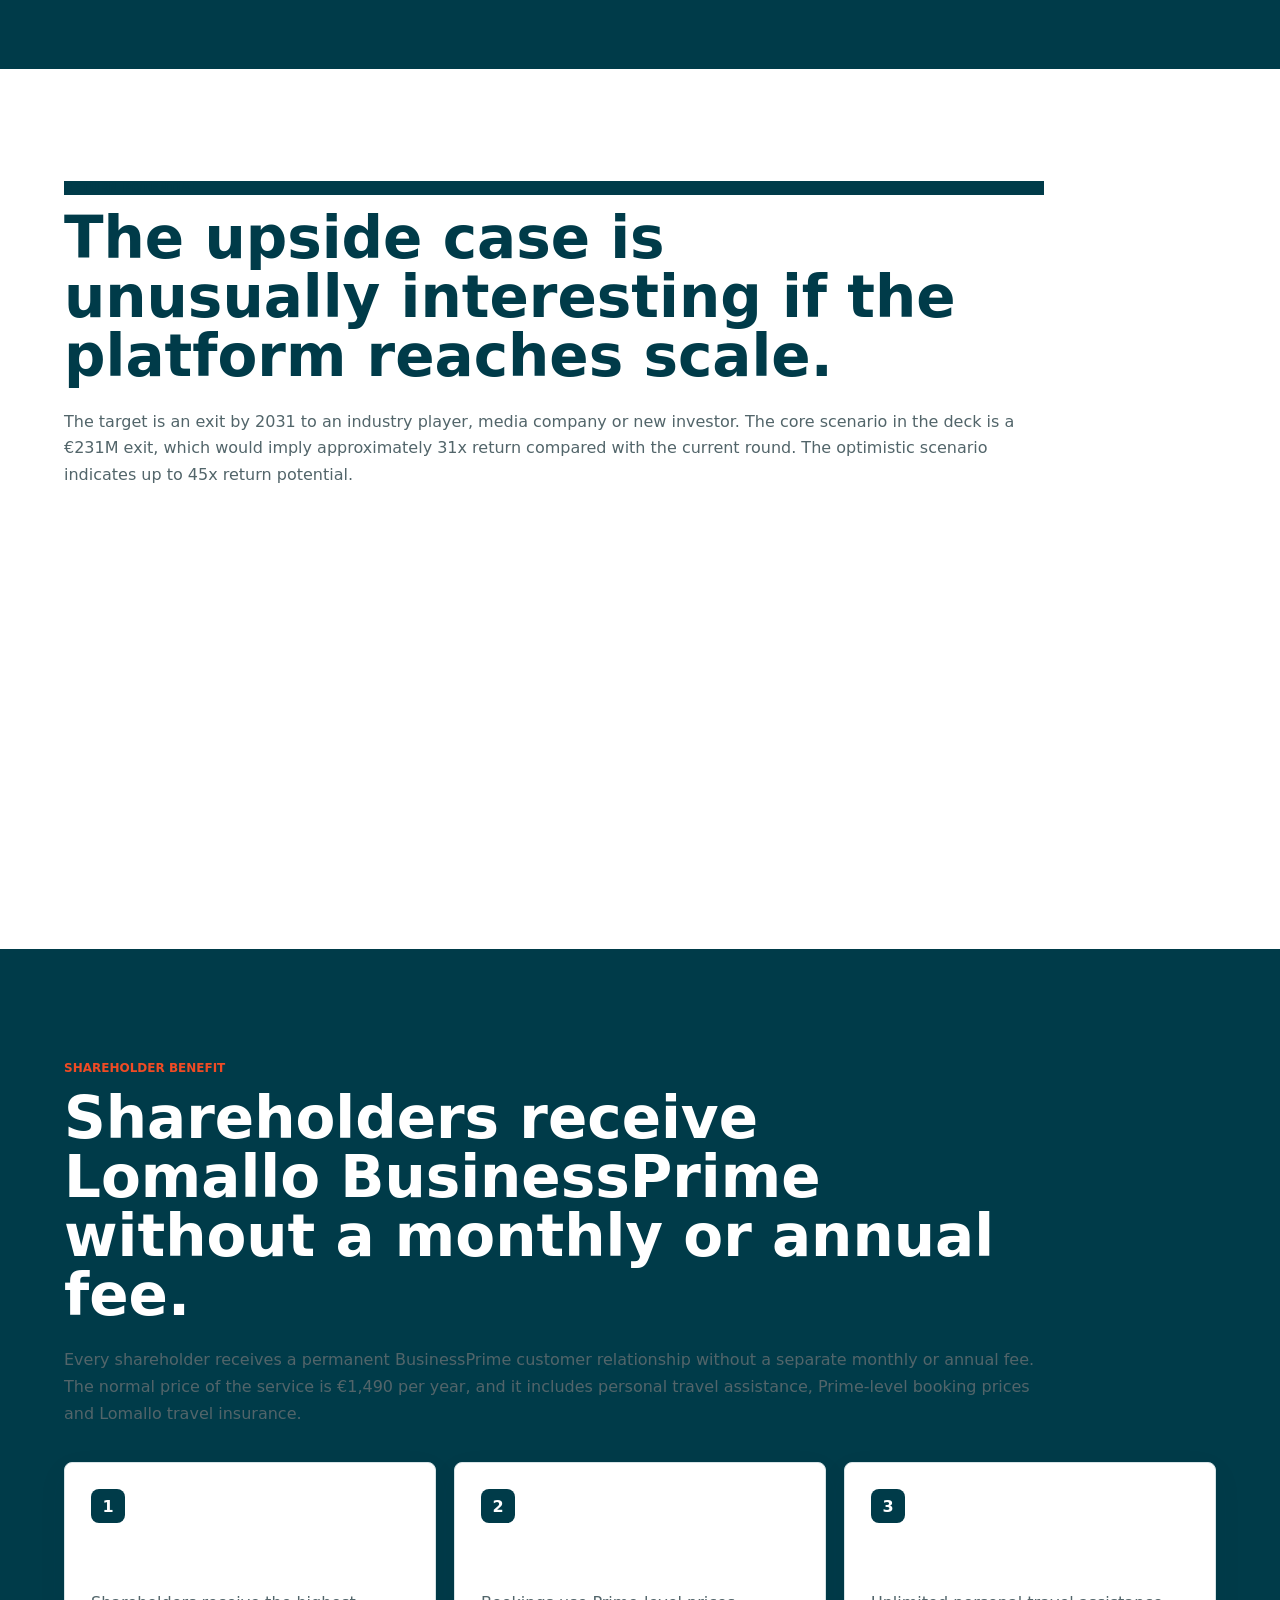
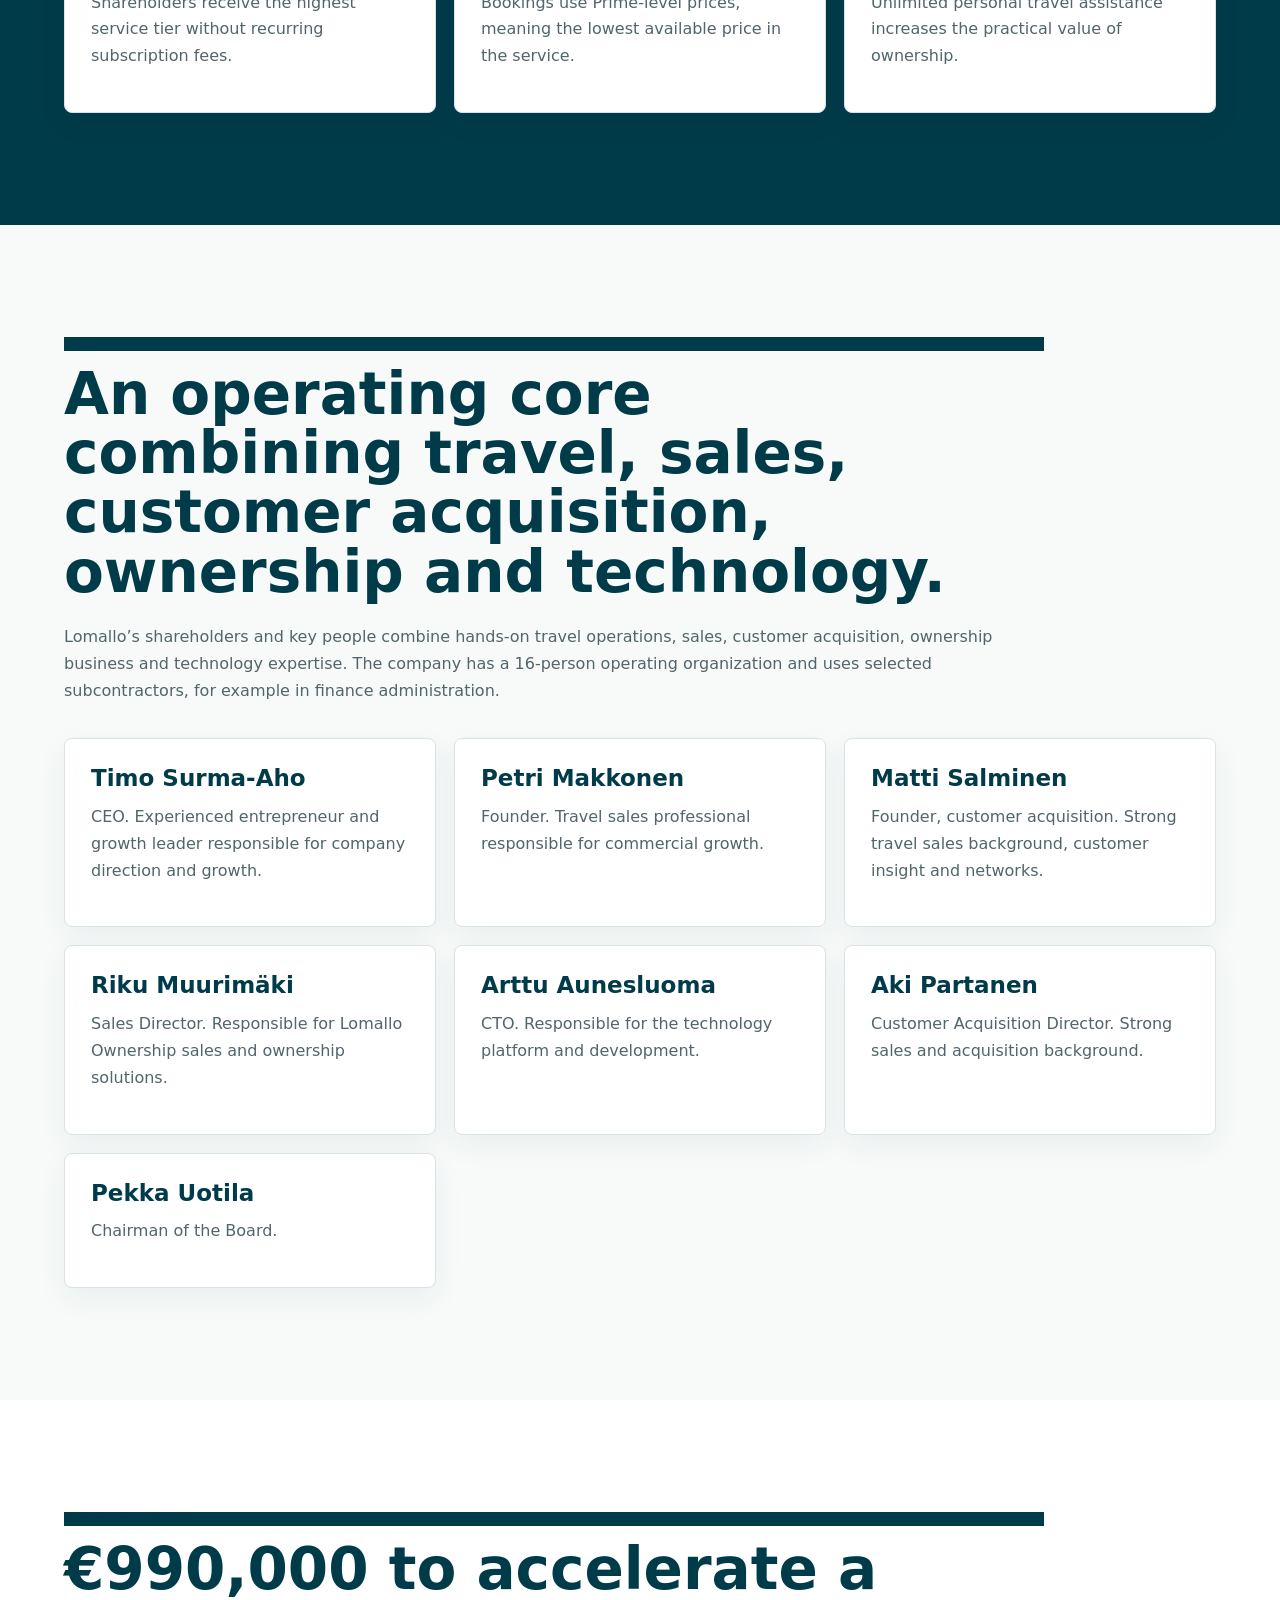
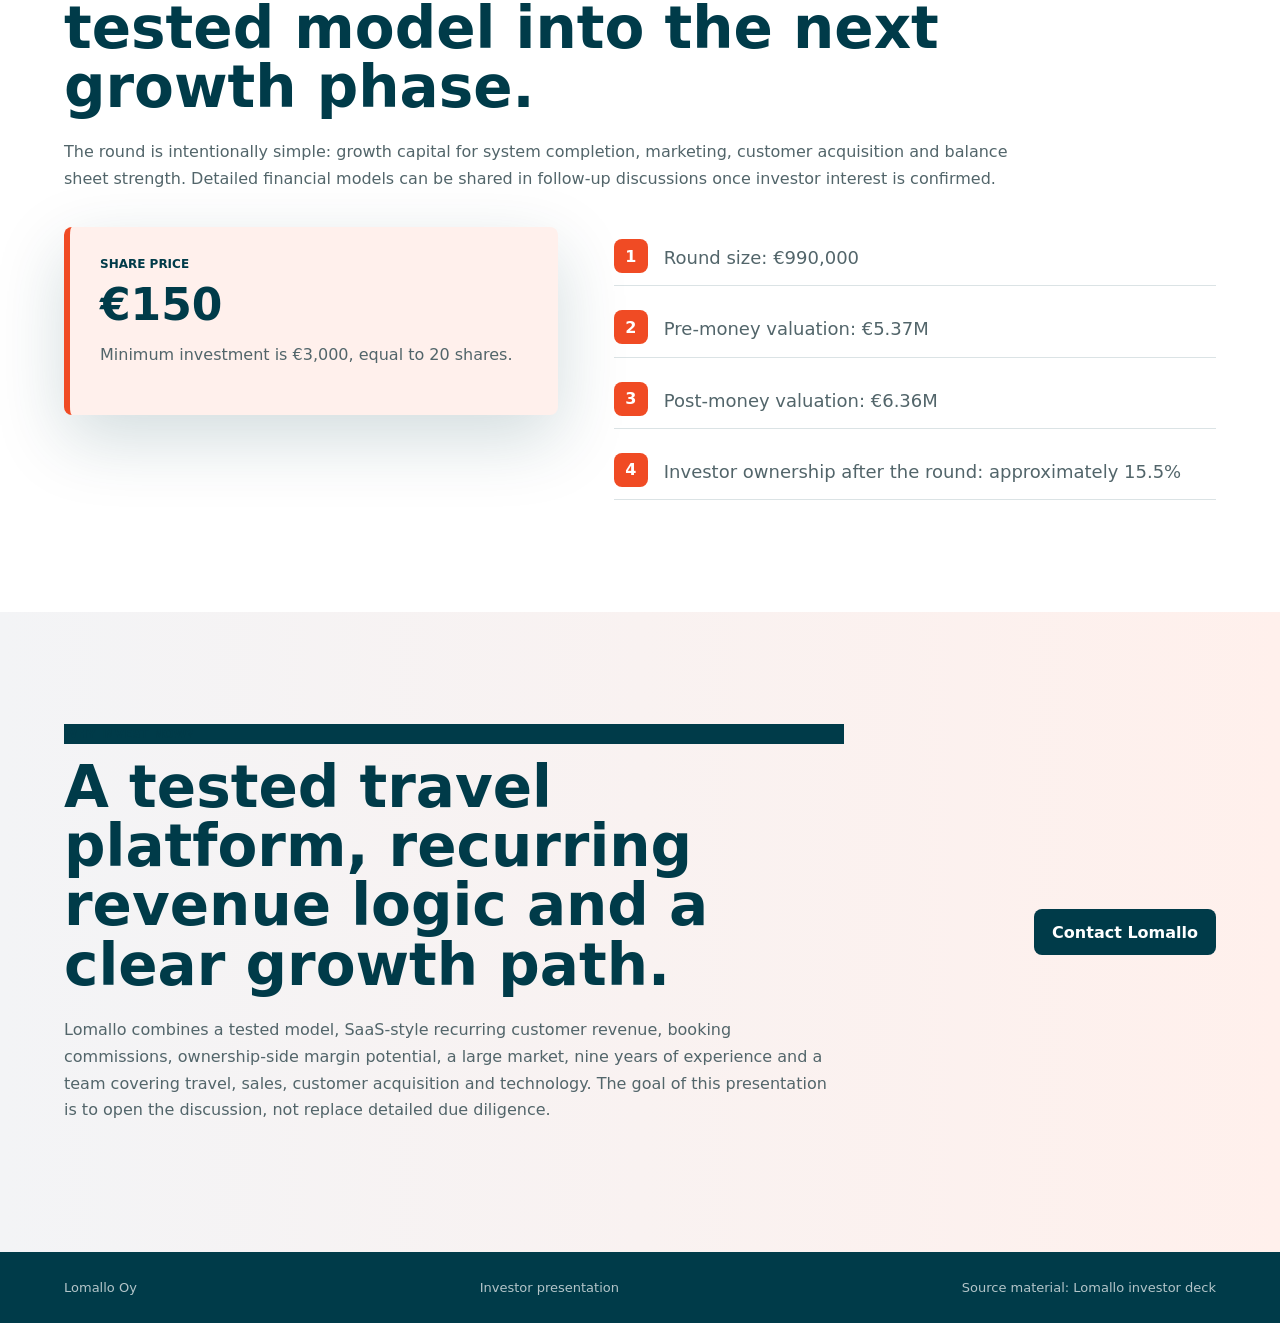
==== commit a650b039: "Refocus investor page as interest-generating presentation" ====
--- a/lomallo-for-investors/index.html
+++ b/lomallo-for-investors/index.html
@@ -20,9 +20,9 @@
         <a href="#case">Case</a>
         <a href="#market">Market</a>
         <a href="#model">Model</a>
-        <a href="#revenue">Revenue</a>
-        <a href="#forecast">Forecast</a>
-        <a href="#terms">Terms</a>
+        <a href="#upside">Upside</a>
+        <a href="#summary">Why Now</a>
+        <a href="#round">Round</a>
       </nav>
     </header>
 
@@ -61,9 +61,9 @@
           </p>
         </div>
         <div class="card-grid three">
-          <article><span>1</span><h3>Proven service demand</h3><p>Lomallo has a long operating history in helping customers travel more cost-effectively.</p></article>
-          <article><span>2</span><h3>Modern platform launch</h3><p>The intelligent booking system launched in March 2026 moves the business toward scalable technology.</p></article>
-          <article><span>3</span><h3>Massive accommodation supply</h3><p>Customers can access 3.2 million properties with a competitive price position.</p></article>
+          <article><span>1</span><h3>Proven model</h3><p>The two-month test period generated 209 bookings, €113k in sales and €15k in commissions.</p></article>
+          <article><span>2</span><h3>Modern platform</h3><p>The intelligent booking system launched in March 2026 moves the business toward scalable technology.</p></article>
+          <article><span>3</span><h3>Large supply</h3><p>Customers can access 3.2 million properties with a competitive price position.</p></article>
         </div>
       </section>
 
@@ -78,10 +78,10 @@
           </p>
         </div>
         <div class="metric-grid">
-          <article><small>EU travel spend</small><strong>€618B</strong><p>Annual travel expenditure by EU residents, according to the deck material.</p></article>
-          <article><small>Finnish travel spend</small><strong>€16.4B</strong><p>Annual travel expenditure by Finns, showing a meaningful home-market opportunity.</p></article>
-          <article><small>Customer overpayment</small><strong>15-30%</strong><p>Extra cost created by intermediaries and opaque pricing in the travel value chain.</p></article>
-          <article><small>European alternative</small><strong>Gap</strong><p>Data and money currently flow outside the EU through existing alternatives.</p></article>
+          <article><small>EU travel spend</small><strong>€618B</strong><p>A large market where even narrow penetration can create meaningful scale.</p></article>
+          <article><small>Finnish travel spend</small><strong>€16.4B</strong><p>A substantial home market for proving the model before wider expansion.</p></article>
+          <article><small>Customer overpayment</small><strong>15-30%</strong><p>Intermediaries and opaque pricing create a clear savings argument.</p></article>
+          <article><small>Customer need</small><strong>Price + service</strong><p>Lomallo combines broad supply, competitive pricing and personal assistance.</p></article>
         </div>
       </section>
 
@@ -107,7 +107,7 @@
 
       <section class="section split" id="model">
         <div class="section-copy">
-          <p class="eyebrow dark">Pricing</p>
+          <p class="eyebrow dark">Service model</p>
           <h2>Clear pricing lowers the threshold to buy and creates a route to recurring revenue.</h2>
           <p>
             Customers can start easily and upgrade as the value becomes visible. Paid tiers turn
@@ -121,11 +121,11 @@
           </dl>
         </div>
         <div class="model-card">
-          <h3>Why the model matters for investors</h3>
+          <h3>Why the model matters</h3>
           <ul>
             <li>Recurring monthly and annual fees create predictable revenue</li>
-            <li>Customer loyalty increases as benefits improve with customer level</li>
-            <li>The business shifts from individual reservations toward ongoing customer relationships</li>
+            <li>Booking activity grows commission income as usage increases</li>
+            <li>Ownership sales add cash flow alongside platform growth</li>
             <li>The value promise is simple: more choice, less effort and lower prices</li>
           </ul>
         </div>
@@ -161,25 +161,7 @@
         <div class="card-grid three">
           <article><span>1</span><h3>Recurring fees</h3><p>Monthly and annual customer fees are expected to form the largest revenue stream.</p></article>
           <article><span>2</span><h3>Booking commissions</h3><p>Accommodation bookings generate 4-20% commission income depending on service level.</p></article>
-          <article><span>3</span><h3>Ownership business</h3><p>Holiday accommodation share sales complement the service business and add another growth engine.</p></article>
-        </div>
-      </section>
-
-      <section class="section dark" id="ownership">
-        <div class="section-copy">
-          <p class="eyebrow">Ownership model</p>
-          <h2>Lomallo Ownership can bring cash flow alongside platform growth.</h2>
-          <p>
-            The ownership model buys destinations at market price or below and sells them forward
-            either as fractional ownership or as complete units. The model supports cash flow while
-            the digital service scales.
-          </p>
-        </div>
-        <div class="metric-grid">
-          <article><small>Purchase price</small><strong>At or below market</strong><p>Destinations are acquired with price discipline.</p></article>
-          <article><small>Exit format</small><strong>Shares or whole units</strong><p>Assets can be sold as fractional ownership or complete holiday units.</p></article>
-          <article><small>Sales margin</small><strong>40-60%</strong><p>The deck indicates that the sales margin remains with the company.</p></article>
-          <article><small>Strategic benefit</small><strong>Flexibility</strong><p>The model adds security and flexibility while supporting the service business.</p></article>
+          <article><span>3</span><h3>Ownership business</h3><p>Holiday accommodation share sales complement the service business with 40-60% sales margin potential.</p></article>
         </div>
       </section>
 
@@ -200,7 +182,7 @@
             <li>Commercial scaling from direct sales to digital customer acquisition</li>
             <li>Continuous technology development to secure competitive advantage</li>
             <li>New benefits and partnerships to increase customer value</li>
-            <li>International scaling to the Nordics and wider Europe after the home base is proven</li>
+            <li>International scaling after the home base is proven</li>
           </ul>
         </div>
       </section>
@@ -208,11 +190,11 @@
       <section class="section dark" id="forecast">
         <div class="section-copy">
           <p class="eyebrow">Forecast</p>
-          <h2>Growth is driven by recurring customer payments and booking commissions.</h2>
-          <p>
-            Lomallo’s forecast is built around recurring customer billing, annual contracts and
-            commission income from bookings. As the customer base grows, ARR and commissions strengthen,
-            making the business more stable and easier to forecast.
+          <h2>Growth becomes more profitable as the customer base scales.</h2>
+          <p>
+            Lomallo’s forecast is built around increasing customer relationships, strengthening
+            commissions and a growing share of service business. Early investments still affect the
+            result, but profitability is expected to improve clearly as scale increases.
           </p>
         </div>
         <div class="metric-grid">
@@ -220,6 +202,41 @@
           <article><small>Revenue 2031E</small><strong>€15.5M</strong><p>The deck’s five-year revenue target.</p></article>
           <article><small>Profitability</small><strong>Turns positive</strong><p>EBITDA is expected to turn positive during the forecast period as scale improves.</p></article>
           <article><small>Main value driver</small><strong>Service business</strong><p>Ownership supports the model, while long-term value creation is driven mainly by the service business.</p></article>
+        </div>
+      </section>
+
+      <section class="section white" id="upside">
+        <div class="section-copy">
+          <p class="eyebrow dark">Return potential</p>
+          <h2>The upside case is unusually interesting if the platform reaches scale.</h2>
+          <p>
+            The target is an exit by 2031 to an industry player, media company or new investor. The
+            core scenario in the deck is a €231M exit, which would imply approximately 31x return
+            compared with the current round. The optimistic scenario indicates up to 45x return potential.
+          </p>
+        </div>
+        <div class="metric-grid">
+          <article><small>Conservative</small><strong>15x</strong><p>€115M exit scenario and approximately €15M investor ownership value.</p></article>
+          <article><small>Base case</small><strong>31x</strong><p>€231M exit scenario and approximately €31M investor ownership value.</p></article>
+          <article><small>Optimistic</small><strong>45x</strong><p>€347M exit scenario and approximately €46M investor ownership value.</p></article>
+          <article><small>Possible next round</small><strong>€2-3M</strong><p>A later 2027 round could be raised at approximately €20M pre-money valuation if needed.</p></article>
+        </div>
+      </section>
+
+      <section class="section dark" id="shareholder-benefit">
+        <div class="section-copy">
+          <p class="eyebrow">Shareholder benefit</p>
+          <h2>Shareholders receive Lomallo BusinessPrime without a monthly or annual fee.</h2>
+          <p>
+            Every shareholder receives a permanent BusinessPrime customer relationship without a
+            separate monthly or annual fee. The normal price of the service is €1,490 per year,
+            and it includes personal travel assistance, Prime-level booking prices and Lomallo travel insurance.
+          </p>
+        </div>
+        <div class="card-grid three">
+          <article><span>1</span><h3>BusinessPrime access</h3><p>Shareholders receive the highest service tier without recurring subscription fees.</p></article>
+          <article><span>2</span><h3>Prime-level pricing</h3><p>Bookings use Prime-level prices, meaning the lowest available price in the service.</p></article>
+          <article><span>3</span><h3>Personal assistance</h3><p>Unlimited personal travel assistance increases the practical value of ownership.</p></article>
         </div>
       </section>
 
@@ -244,55 +261,40 @@
         </div>
       </section>
 
-      <section class="section use-of-funds" id="terms">
-        <div class="section-copy">
-          <p class="eyebrow dark">Investment case</p>
-          <h2>€990,000 to accelerate growth at a €5.37M pre-money valuation.</h2>
-          <p>
-            Lomallo is raising growth capital to complete the system, invest in marketing and growth,
-            and strengthen the company’s cash position. The round is designed to be clear and easy to
-            understand also for private investors.
+      <section class="section use-of-funds" id="round">
+        <div class="section-copy">
+          <p class="eyebrow dark">Round snapshot</p>
+          <h2>€990,000 to accelerate a tested model into the next growth phase.</h2>
+          <p>
+            The round is intentionally simple: growth capital for system completion, marketing,
+            customer acquisition and balance sheet strength. Detailed financial models can be shared
+            in follow-up discussions once investor interest is confirmed.
           </p>
         </div>
         <div class="funding-layout">
           <div class="funding-card primary-card">
-            <small>Round details</small>
-            <strong>€150 per share</strong>
-            <p>
-              Minimum investment is €3,000, equal to 20 shares. After the round, investors own
-              approximately 15.5% of Lomallo.
-            </p>
+            <small>Share price</small>
+            <strong>€150</strong>
+            <p>Minimum investment is €3,000, equal to 20 shares.</p>
           </div>
           <div class="funding-list">
-            <div><span>1</span><p>Pre-money valuation: €5,368,350</p></div>
-            <div><span>2</span><p>Post-money valuation: €6,358,350</p></div>
-            <div><span>3</span><p>Share price: €150</p></div>
-            <div><span>4</span><p>Minimum investment: €3,000</p></div>
-            <div><span>5</span><p>Investor ownership after the round: approximately 15.5%</p></div>
+            <div><span>1</span><p>Round size: €990,000</p></div>
+            <div><span>2</span><p>Pre-money valuation: €5.37M</p></div>
+            <div><span>3</span><p>Post-money valuation: €6.36M</p></div>
+            <div><span>4</span><p>Investor ownership after the round: approximately 15.5%</p></div>
           </div>
         </div>
       </section>
 
-      <section class="section white" id="use-of-funds">
-        <div class="section-copy">
-          <p class="eyebrow dark">Use of funds</p>
-          <h2>The funds are focused on system completion, marketing, growth and balance sheet strength.</h2>
-        </div>
-        <div class="metric-grid">
-          <article><small>System and 2026 development</small><strong>€200k</strong><p>Finalize the booking system and continue 2026 product development.</p></article>
-          <article><small>Marketing and growth</small><strong>€500k</strong><p>Accelerate customer acquisition and commercial growth.</p></article>
-          <article><small>Cash position</small><strong>€290k</strong><p>Strengthen the company’s cash position for the next growth phase.</p></article>
-          <article><small>Total raise</small><strong>€990k</strong><p>Round size presented in the investor material.</p></article>
-        </div>
-      </section>
-
-      <section class="section final-band">
+      <section class="section final-band" id="summary">
         <div>
-          <p class="eyebrow dark">Next step</p>
-          <h2>Continue with the detailed financial model and exit logic.</h2>
-          <p>
-            The next version should add the detailed revenue forecast, EBITDA path, ownership structure
-            and exit scenario once those slides are available.
+          <p class="eyebrow dark">Why invest now?</p>
+          <h2>A tested travel platform, recurring revenue logic and a clear growth path.</h2>
+          <p>
+            Lomallo combines a tested model, SaaS-style recurring customer revenue, booking commissions,
+            ownership-side margin potential, a large market, nine years of experience and a team covering
+            travel, sales, customer acquisition and technology. The goal of this presentation is to open
+            the discussion, not replace detailed due diligence.
           </p>
         </div>
         <a class="button dark-button" href="mailto:toimisto@lomallo.fi">Contact Lomallo</a>
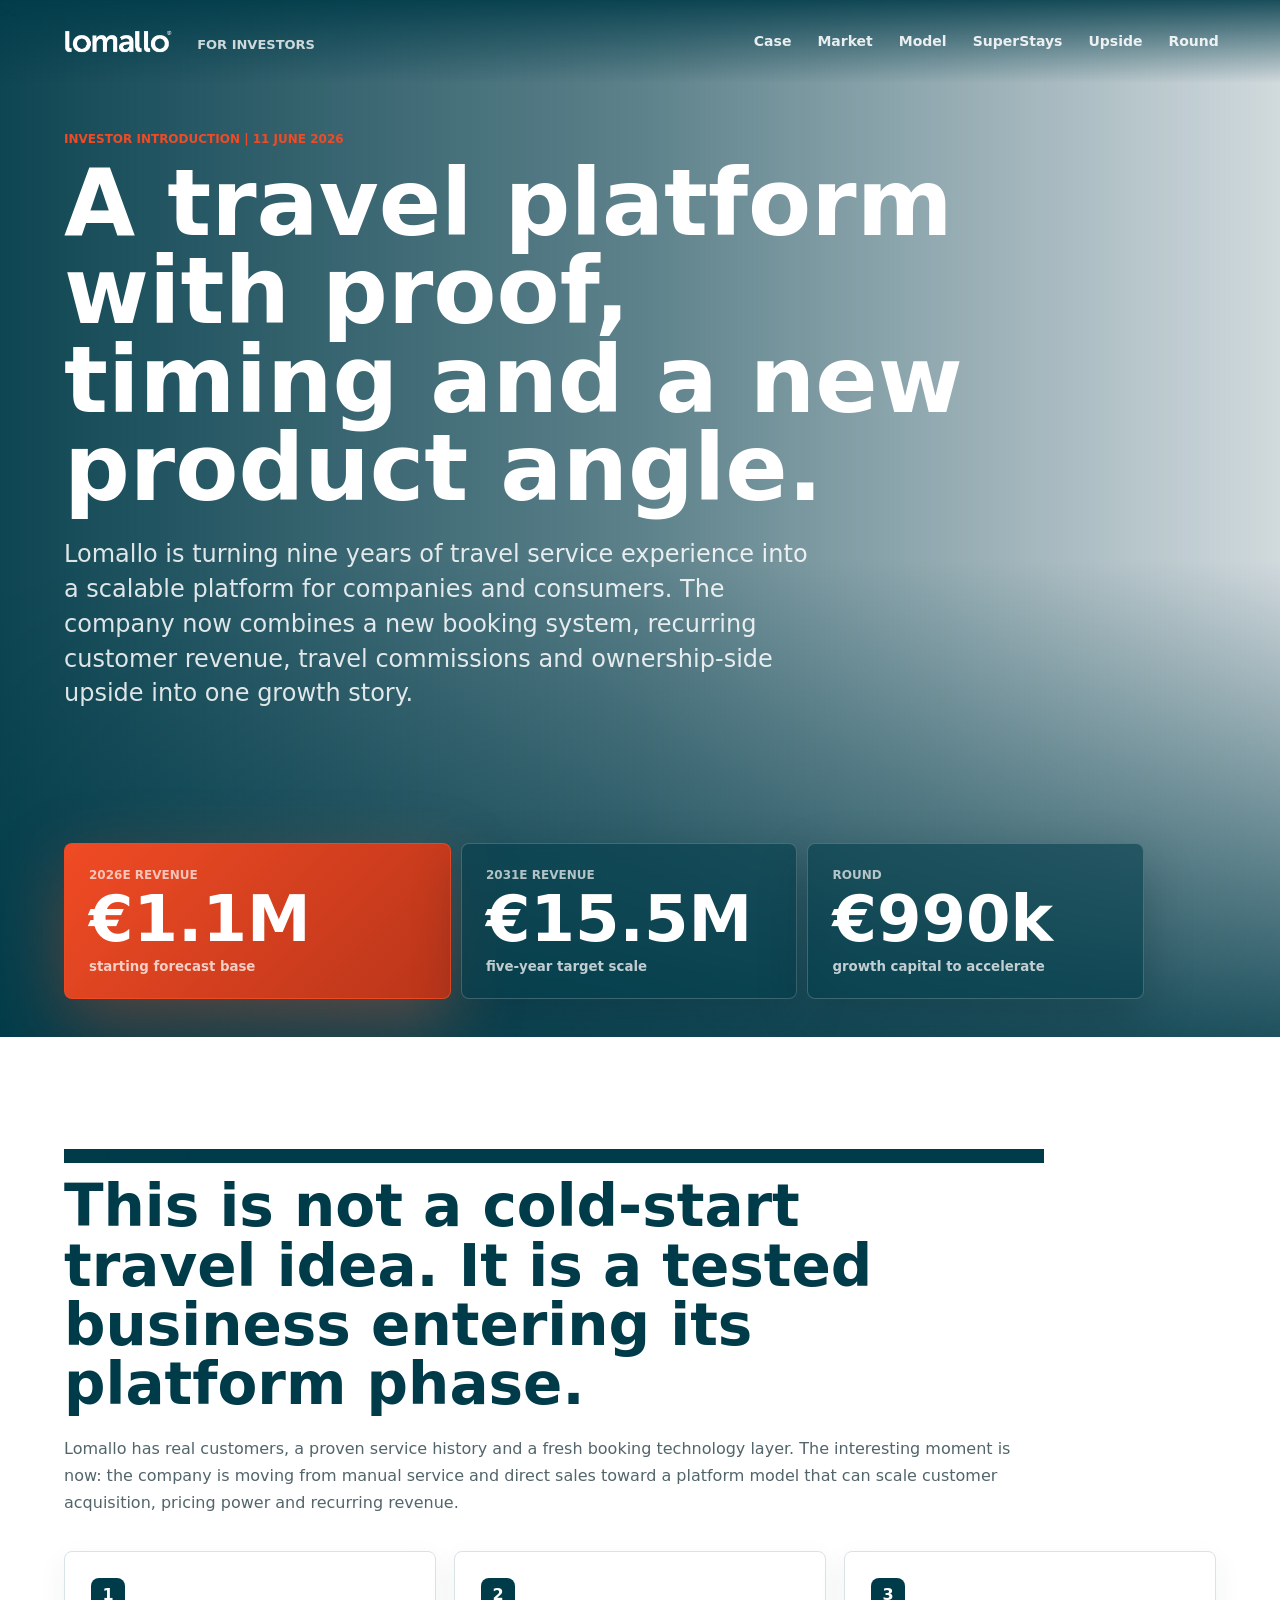
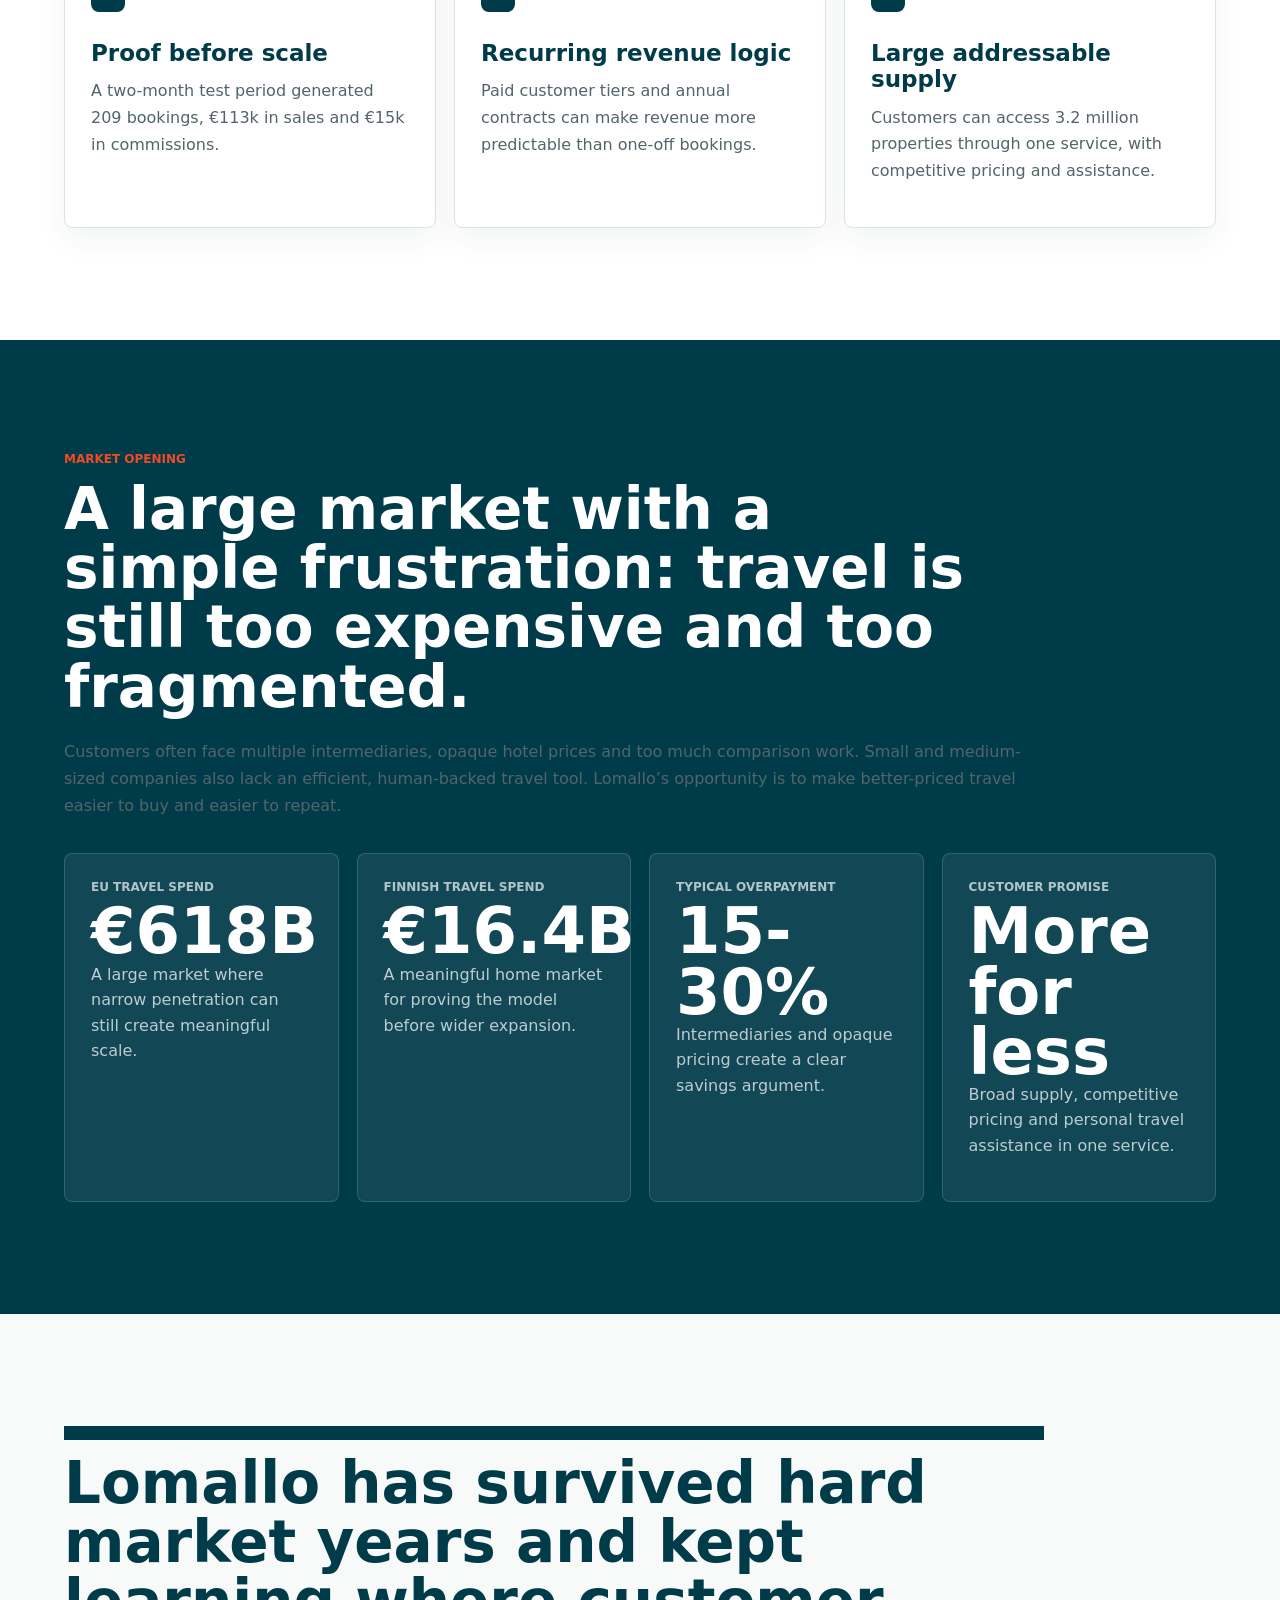
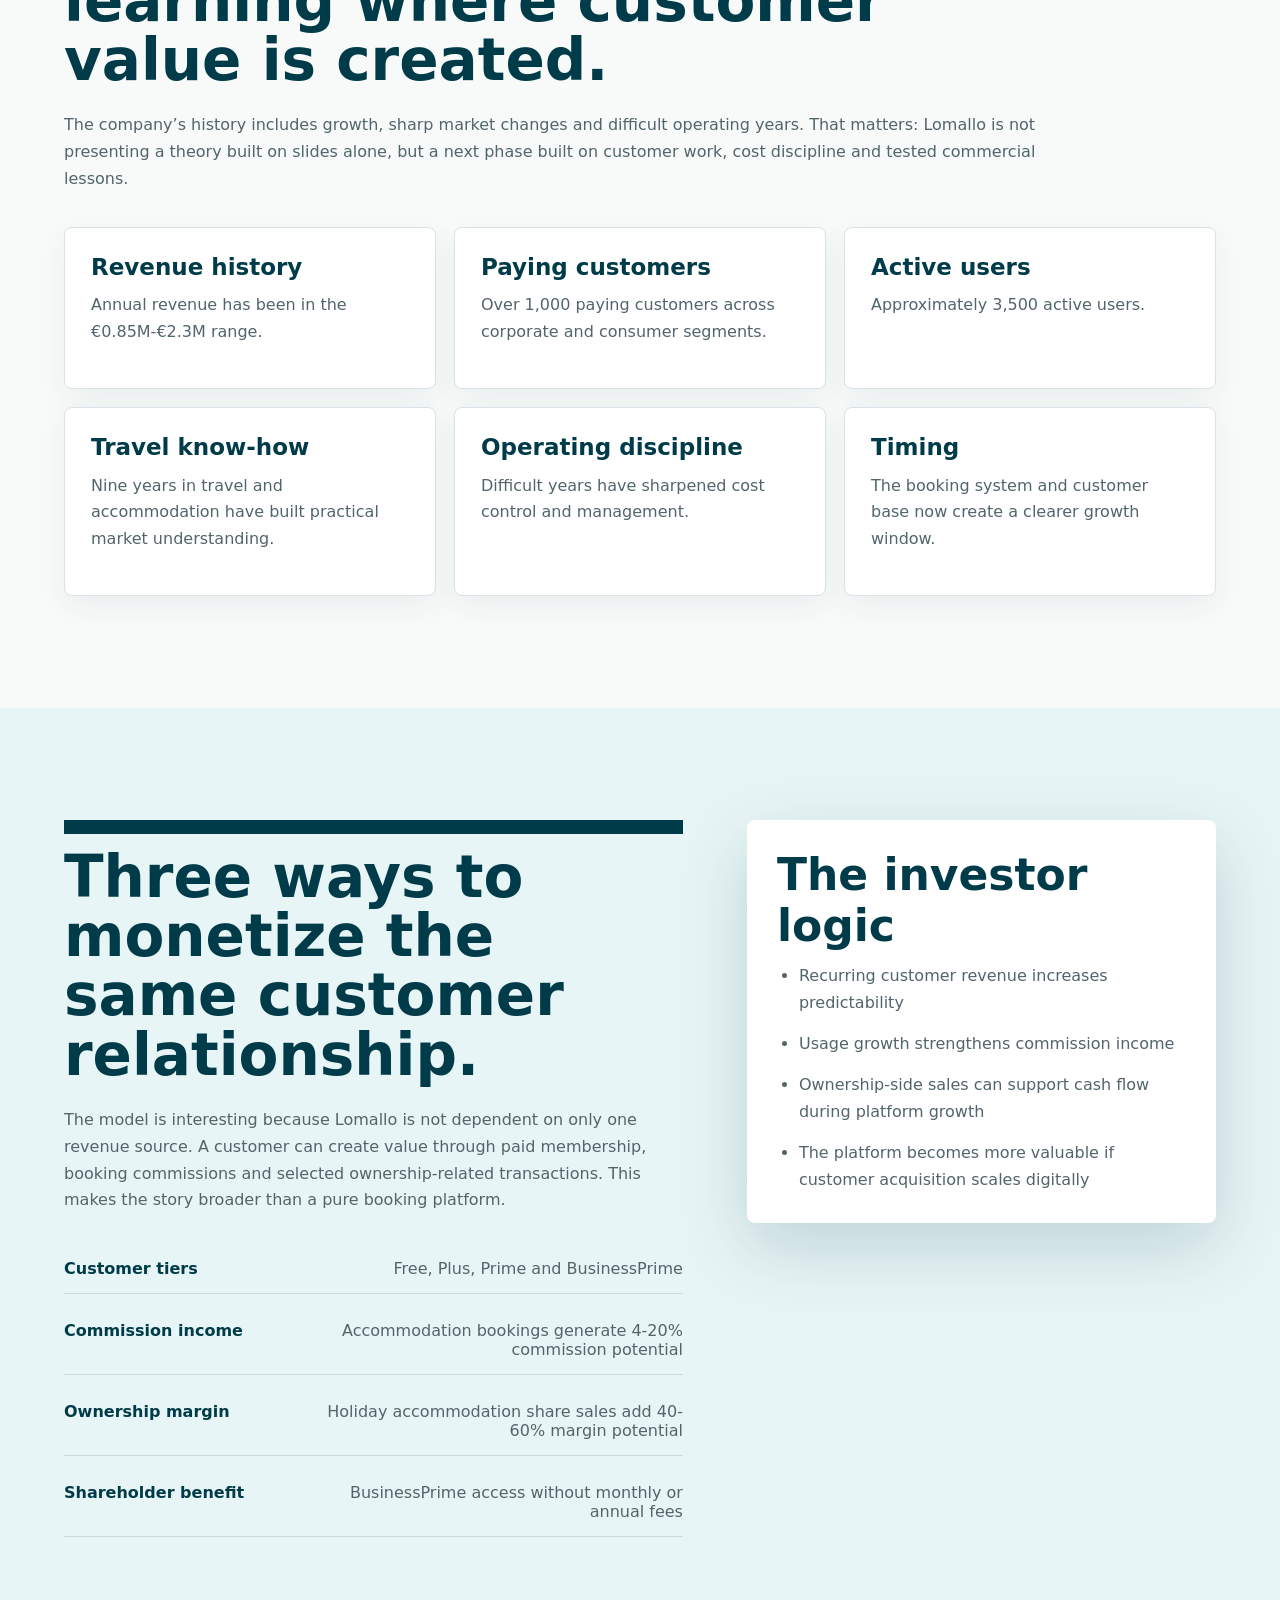
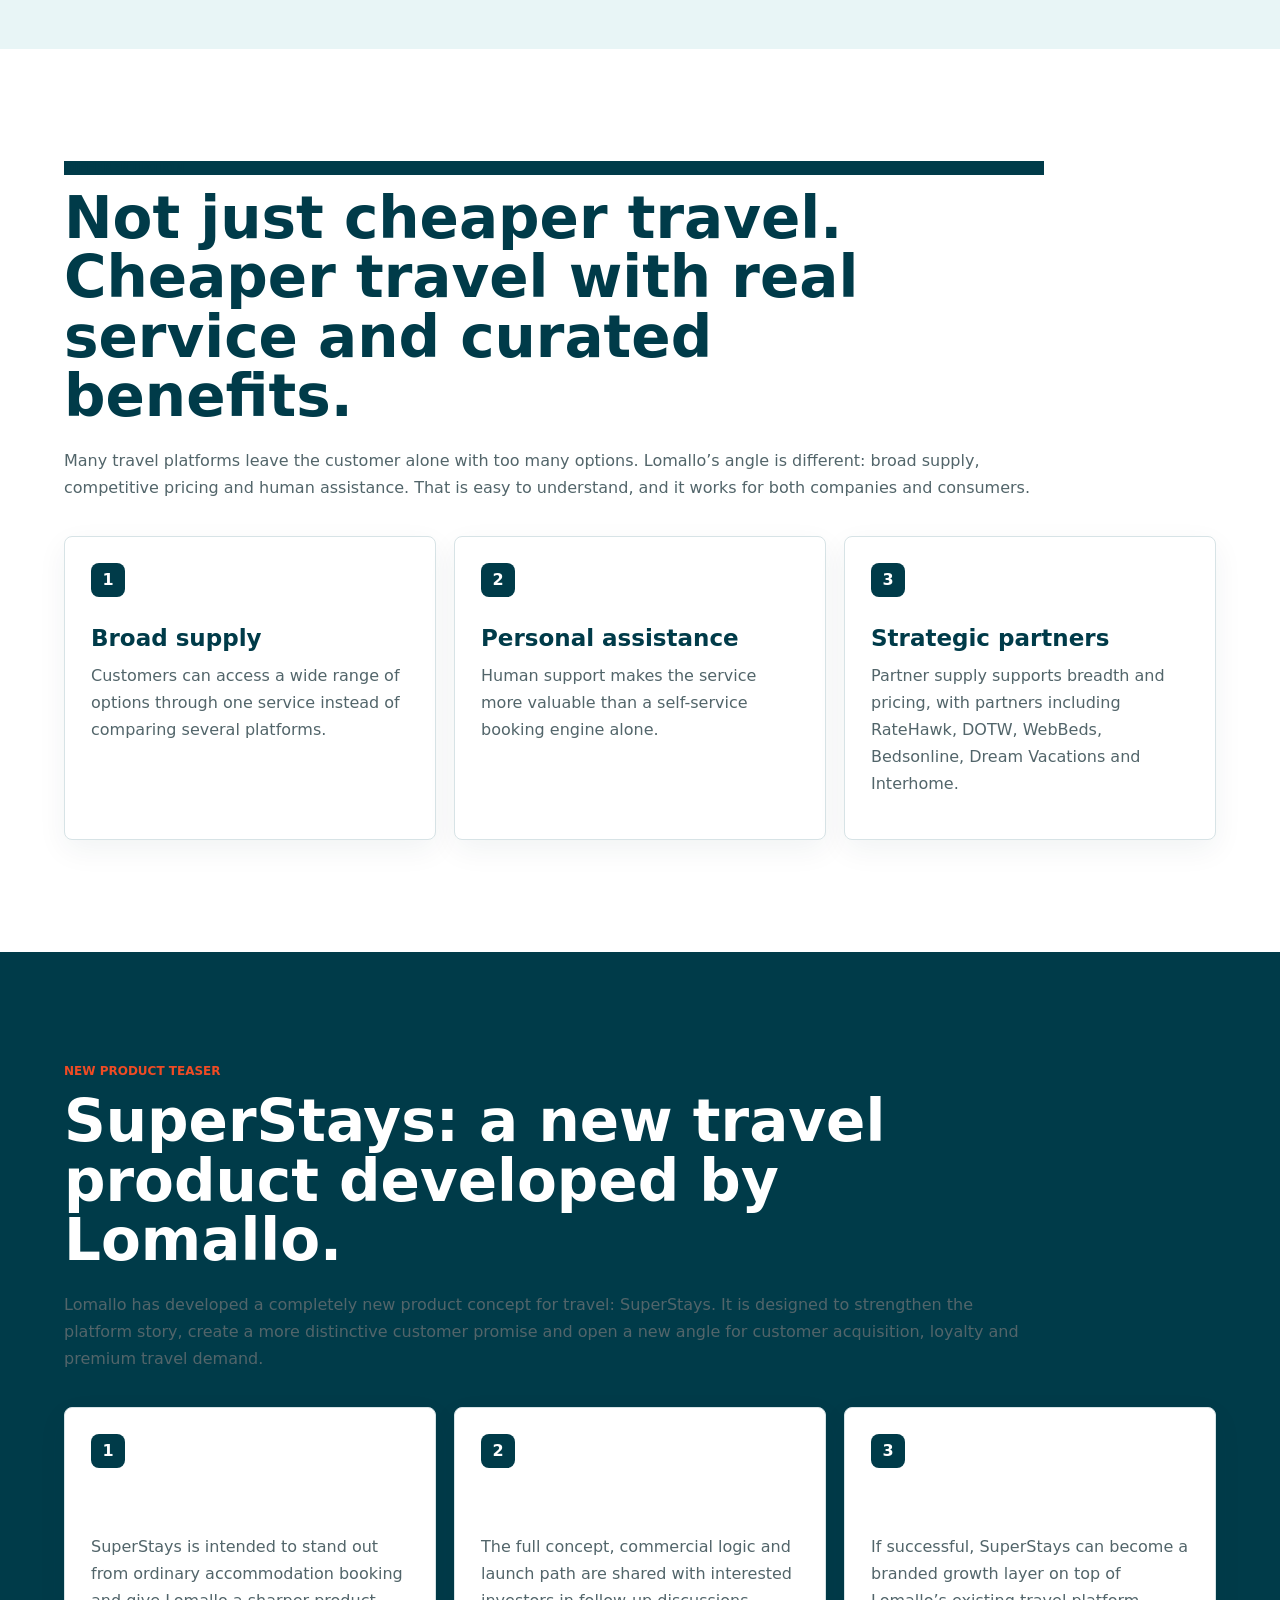
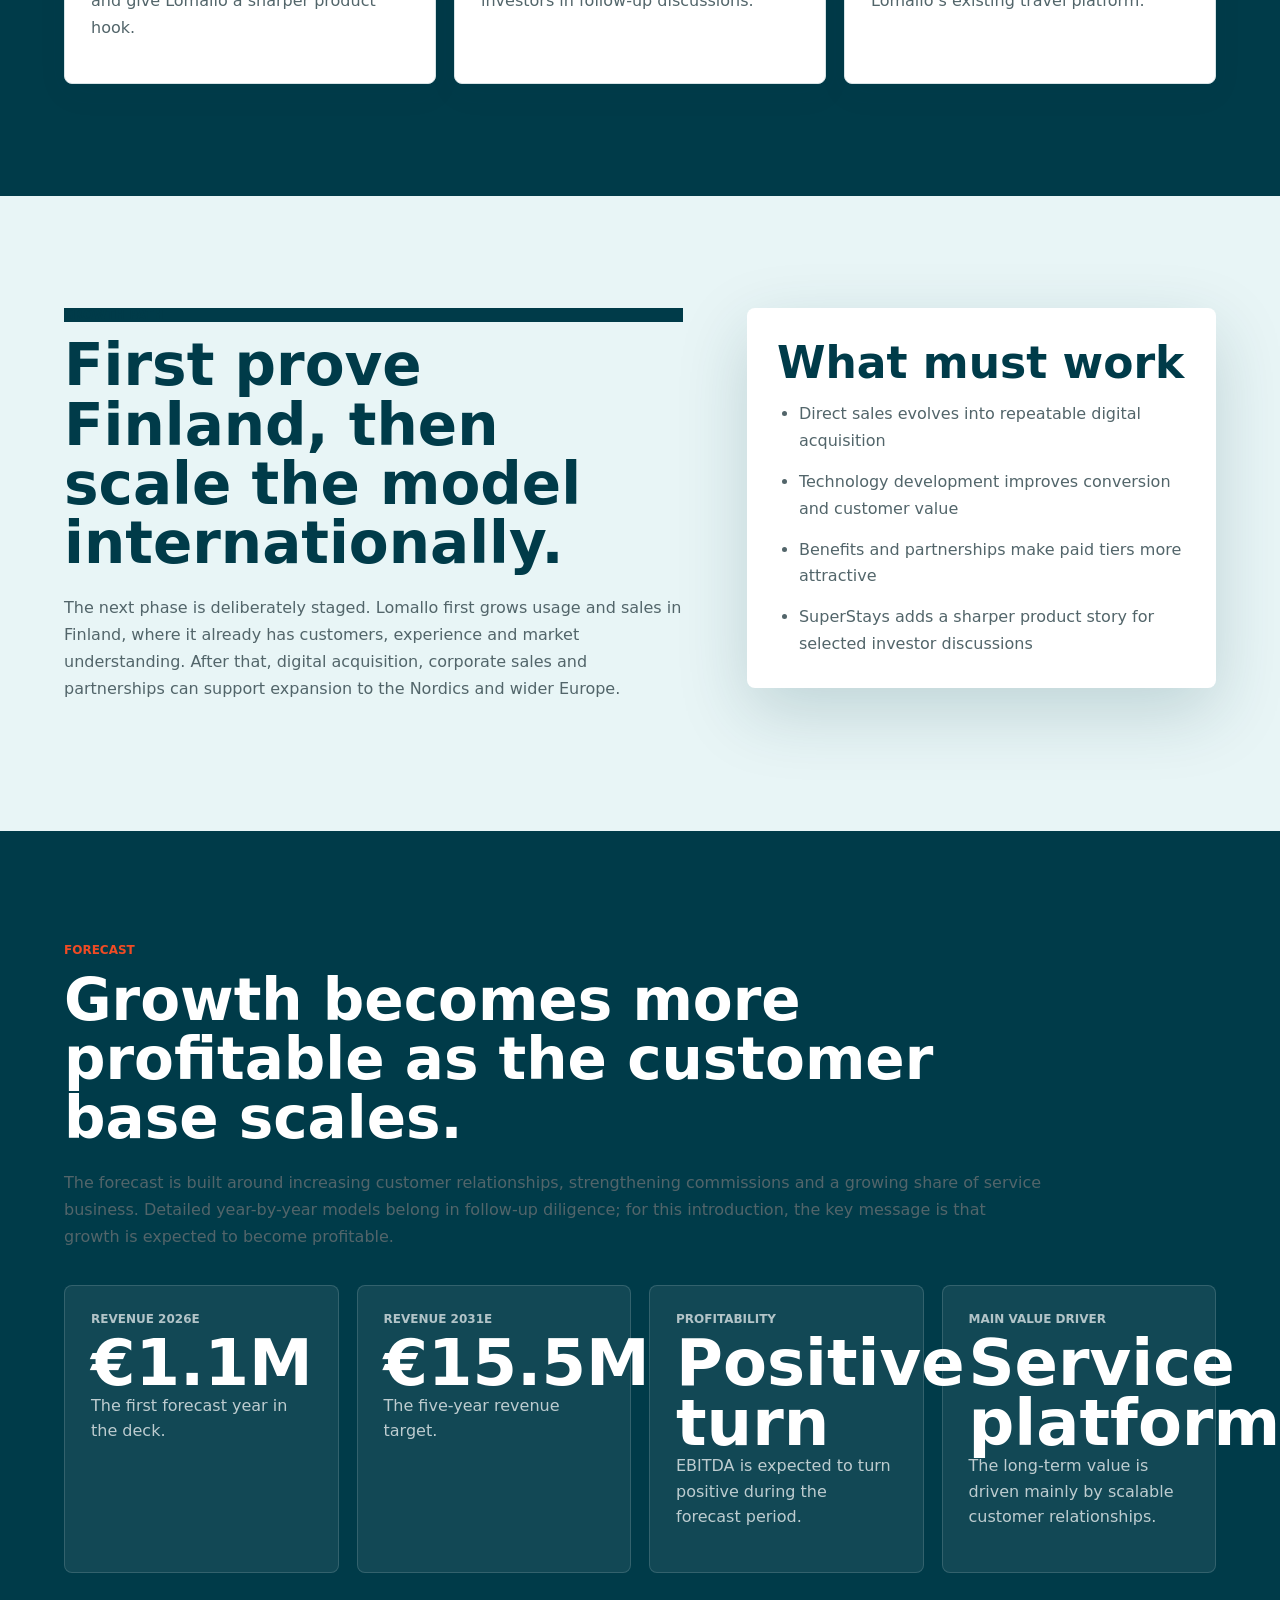
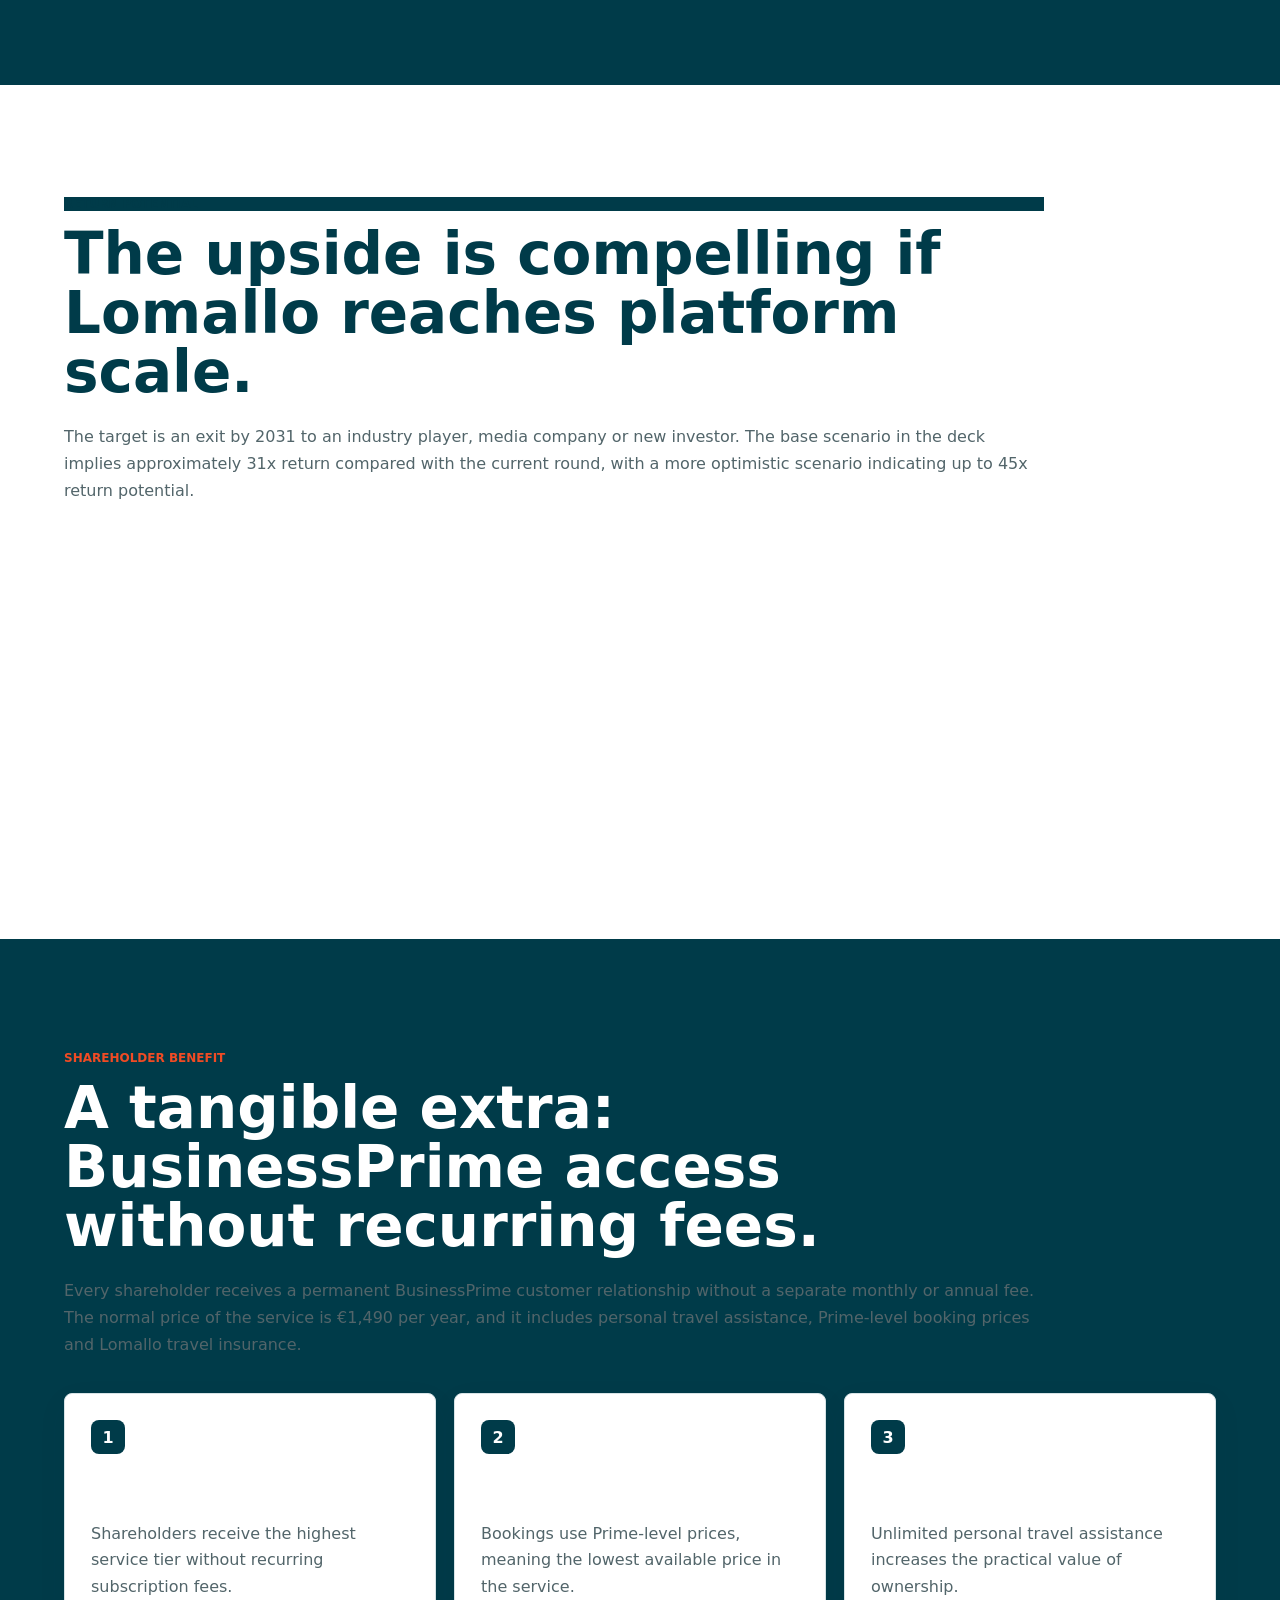
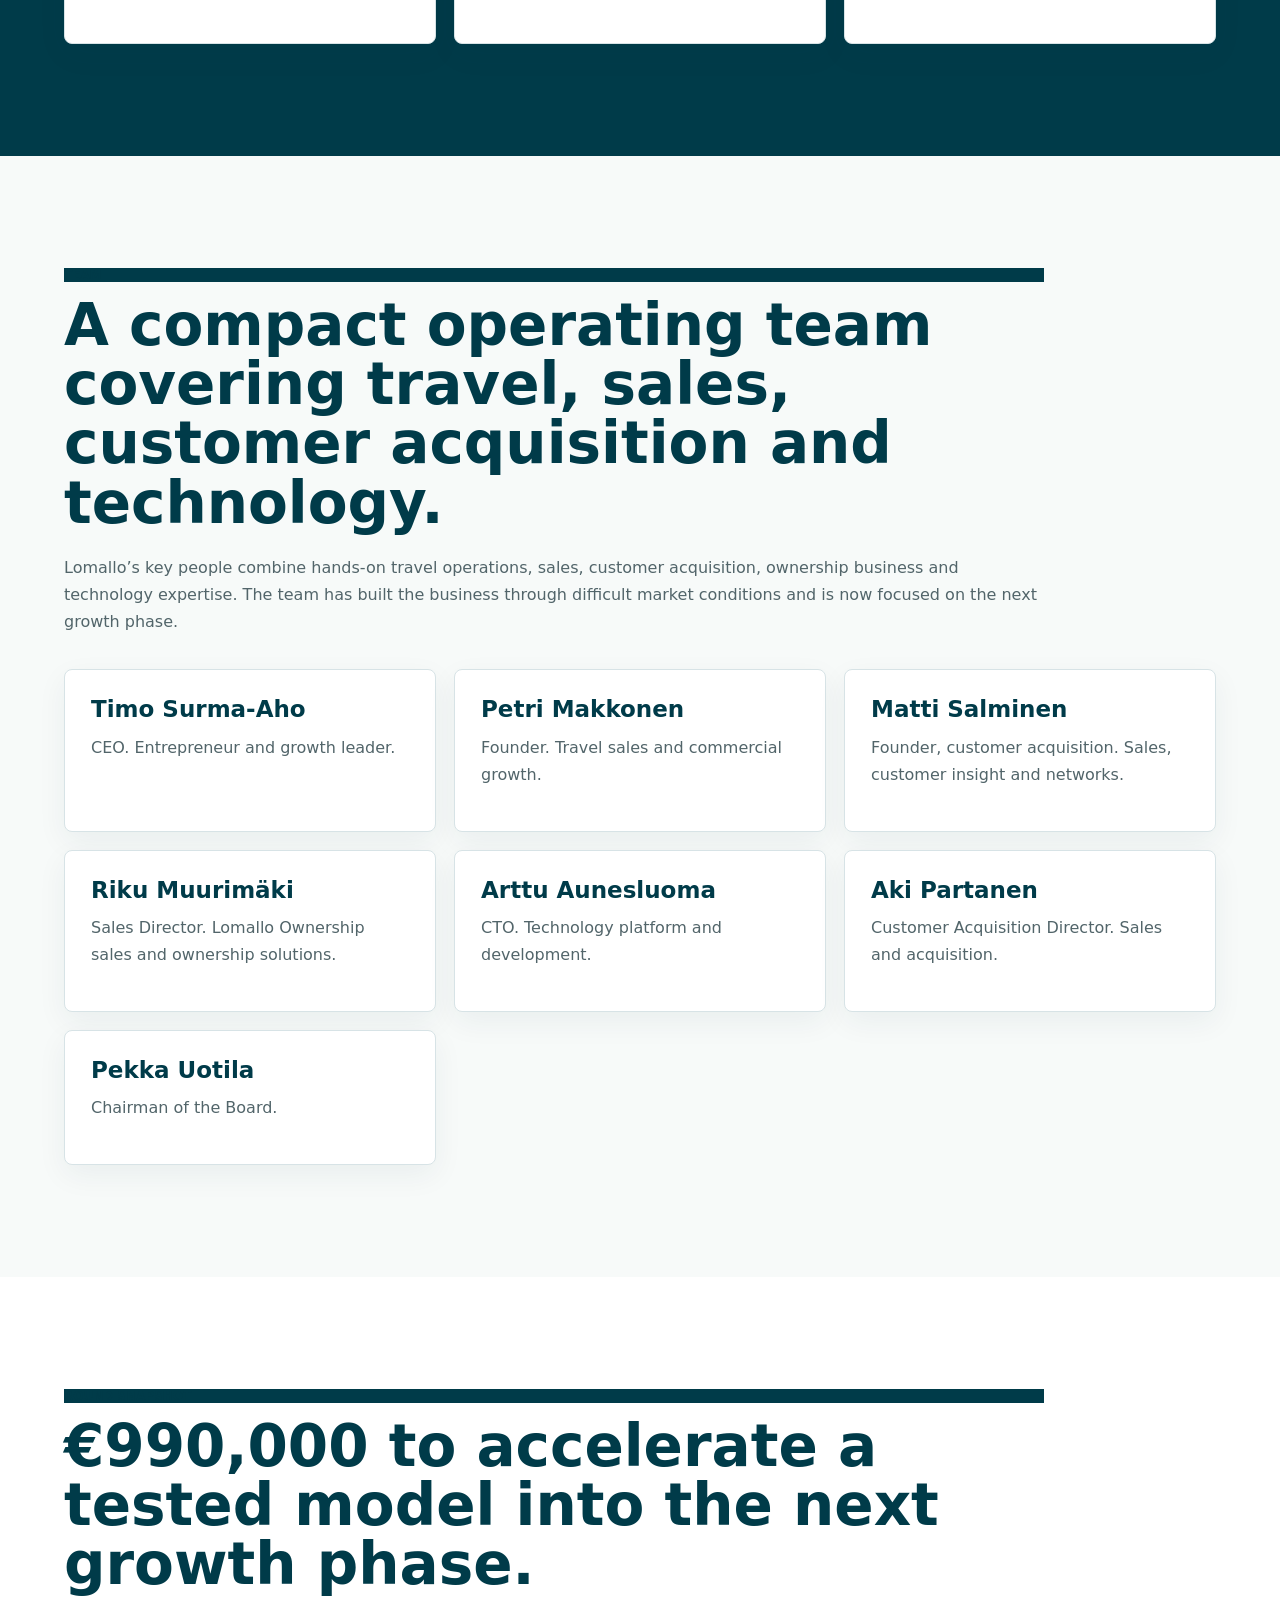
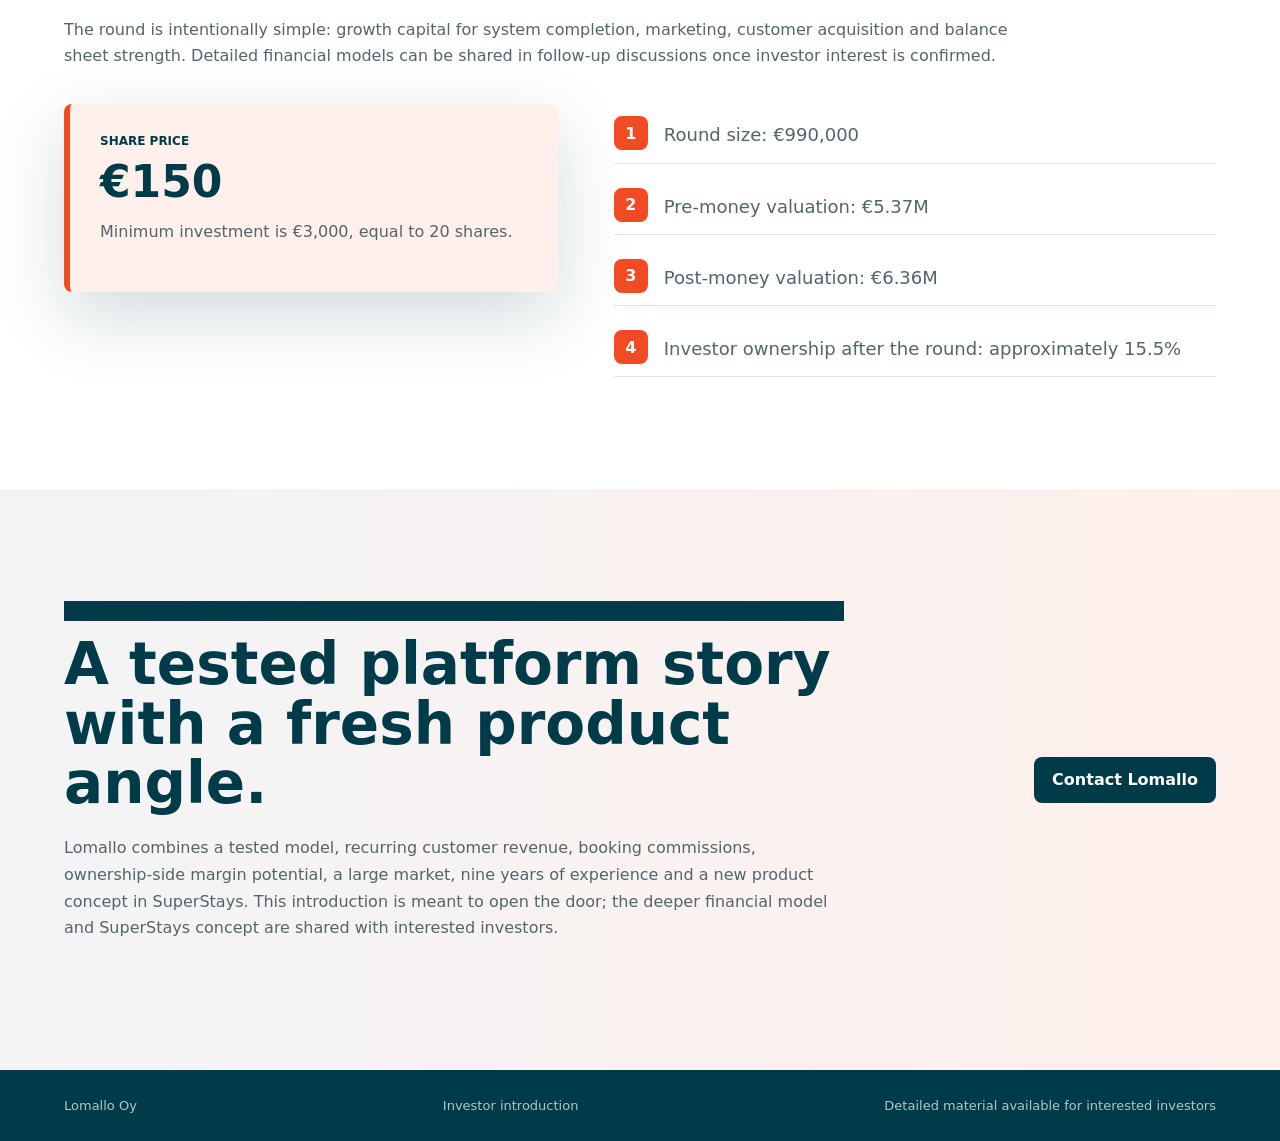
==== commit 900c7707: "Make investor page more compelling and add SuperStays teaser" ====
--- a/lomallo-for-investors/index.html
+++ b/lomallo-for-investors/index.html
@@ -6,7 +6,7 @@
     <title>Lomallo for Investors</title>
     <meta
       name="description"
-      content="Investor presentation for Lomallo, a Finnish travel growth company building a scalable international platform."
+      content="Investor introduction for Lomallo, a Finnish travel growth company building a scalable international platform."
     />
     <link rel="stylesheet" href="./styles.css?v=20260811-1" />
   </head>
@@ -20,8 +20,8 @@
         <a href="#case">Case</a>
         <a href="#market">Market</a>
         <a href="#model">Model</a>
+        <a href="#superstays">SuperStays</a>
         <a href="#upside">Upside</a>
-        <a href="#summary">Why Now</a>
         <a href="#round">Round</a>
       </nav>
     </header>
@@ -35,154 +35,154 @@
         />
         <div class="hero-shade"></div>
         <div class="hero-content">
-          <p class="eyebrow">Investor presentation | 11 June 2026</p>
-          <h1>A new era of travel for companies and consumers.</h1>
+          <p class="eyebrow">Investor introduction | 11 June 2026</p>
+          <h1>A travel platform with proof, timing and a new product angle.</h1>
           <p class="lead">
-            Lomallo is a Finnish growth company building a scalable, profitable and international
-            travel platform. The company combines nine years of travel service experience with a
-            new intelligent booking system launched in March 2026.
+            Lomallo is turning nine years of travel service experience into a scalable platform
+            for companies and consumers. The company now combines a new booking system, recurring
+            customer revenue, travel commissions and ownership-side upside into one growth story.
           </p>
         </div>
         <div class="hero-panel" aria-label="Lomallo key investment figures">
-          <div class="highlight-card"><span>2026E revenue</span><strong>€1.1M</strong><small>estimated first-year revenue base</small></div>
-          <div><span>2031E revenue</span><strong>€15.5M</strong><small>target scale in five years</small></div>
-          <div><span>Investment round</span><strong>€990k</strong><small>growth capital round</small></div>
+          <div class="highlight-card"><span>2026E revenue</span><strong>€1.1M</strong><small>starting forecast base</small></div>
+          <div><span>2031E revenue</span><strong>€15.5M</strong><small>five-year target scale</small></div>
+          <div><span>Round</span><strong>€990k</strong><small>growth capital to accelerate</small></div>
         </div>
       </section>
 
       <section class="section white" id="case">
         <div class="section-copy">
           <p class="eyebrow dark">Investment case</p>
-          <h2>Nine years of travel experience, now powered by modern booking technology.</h2>
-          <p>
-            Lomallo has served companies, entrepreneurs and families with cost-efficient travel
-            and personal customer service for nine years. The investment case is about turning
-            that customer understanding into a scalable platform model with international potential.
+          <h2>This is not a cold-start travel idea. It is a tested business entering its platform phase.</h2>
+          <p>
+            Lomallo has real customers, a proven service history and a fresh booking technology layer.
+            The interesting moment is now: the company is moving from manual service and direct sales
+            toward a platform model that can scale customer acquisition, pricing power and recurring revenue.
           </p>
         </div>
         <div class="card-grid three">
-          <article><span>1</span><h3>Proven model</h3><p>The two-month test period generated 209 bookings, €113k in sales and €15k in commissions.</p></article>
-          <article><span>2</span><h3>Modern platform</h3><p>The intelligent booking system launched in March 2026 moves the business toward scalable technology.</p></article>
-          <article><span>3</span><h3>Large supply</h3><p>Customers can access 3.2 million properties with a competitive price position.</p></article>
+          <article><span>1</span><h3>Proof before scale</h3><p>A two-month test period generated 209 bookings, €113k in sales and €15k in commissions.</p></article>
+          <article><span>2</span><h3>Recurring revenue logic</h3><p>Paid customer tiers and annual contracts can make revenue more predictable than one-off bookings.</p></article>
+          <article><span>3</span><h3>Large addressable supply</h3><p>Customers can access 3.2 million properties through one service, with competitive pricing and assistance.</p></article>
         </div>
       </section>
 
       <section class="section dark" id="market">
         <div class="section-copy">
-          <p class="eyebrow">Market & problem</p>
-          <h2>Lomallo is entering a €618B European travel market with visible customer pain.</h2>
-          <p>
-            Travel buying is fragmented. Multiple intermediaries add cost, small and medium-sized
-            companies lack efficient travel management tools, and customers often see many prices
-            for the same hotel without knowing the real market price.
+          <p class="eyebrow">Market opening</p>
+          <h2>A large market with a simple frustration: travel is still too expensive and too fragmented.</h2>
+          <p>
+            Customers often face multiple intermediaries, opaque hotel prices and too much comparison work.
+            Small and medium-sized companies also lack an efficient, human-backed travel tool. Lomallo’s
+            opportunity is to make better-priced travel easier to buy and easier to repeat.
           </p>
         </div>
         <div class="metric-grid">
-          <article><small>EU travel spend</small><strong>€618B</strong><p>A large market where even narrow penetration can create meaningful scale.</p></article>
-          <article><small>Finnish travel spend</small><strong>€16.4B</strong><p>A substantial home market for proving the model before wider expansion.</p></article>
-          <article><small>Customer overpayment</small><strong>15-30%</strong><p>Intermediaries and opaque pricing create a clear savings argument.</p></article>
-          <article><small>Customer need</small><strong>Price + service</strong><p>Lomallo combines broad supply, competitive pricing and personal assistance.</p></article>
+          <article><small>EU travel spend</small><strong>€618B</strong><p>A large market where narrow penetration can still create meaningful scale.</p></article>
+          <article><small>Finnish travel spend</small><strong>€16.4B</strong><p>A meaningful home market for proving the model before wider expansion.</p></article>
+          <article><small>Typical overpayment</small><strong>15-30%</strong><p>Intermediaries and opaque pricing create a clear savings argument.</p></article>
+          <article><small>Customer promise</small><strong>More for less</strong><p>Broad supply, competitive pricing and personal travel assistance in one service.</p></article>
         </div>
       </section>
 
       <section class="section portfolio" id="history">
         <div class="section-copy">
-          <p class="eyebrow dark">History</p>
-          <h2>Built through real operating years, not only presentation promises.</h2>
-          <p>
-            Lomallo’s path has been built through practical work. The company has navigated growth,
-            market shifts and exceptionally difficult years, including the effects of COVID and
-            Russia-related disruption. The result is a stronger base for the next growth phase.
+          <p class="eyebrow dark">Why credible</p>
+          <h2>Lomallo has survived hard market years and kept learning where customer value is created.</h2>
+          <p>
+            The company’s history includes growth, sharp market changes and difficult operating years.
+            That matters: Lomallo is not presenting a theory built on slides alone, but a next phase built
+            on customer work, cost discipline and tested commercial lessons.
           </p>
         </div>
         <div class="portfolio-grid">
-          <article><h3>Revenue track record</h3><p>Annual revenue has been in the €0.85M-€2.3M range.</p></article>
+          <article><h3>Revenue history</h3><p>Annual revenue has been in the €0.85M-€2.3M range.</p></article>
           <article><h3>Paying customers</h3><p>Over 1,000 paying customers across corporate and consumer segments.</p></article>
           <article><h3>Active users</h3><p>Approximately 3,500 active users.</p></article>
-          <article><h3>Operating discipline</h3><p>Difficult years taught cost control and sharper management.</p></article>
-          <article><h3>Industry knowledge</h3><p>Nine years in travel and accommodation have built practical insight.</p></article>
-          <article><h3>Growth foundation</h3><p>The current stage is based on tested lessons rather than theory.</p></article>
+          <article><h3>Travel know-how</h3><p>Nine years in travel and accommodation have built practical market understanding.</p></article>
+          <article><h3>Operating discipline</h3><p>Difficult years have sharpened cost control and management.</p></article>
+          <article><h3>Timing</h3><p>The booking system and customer base now create a clearer growth window.</p></article>
         </div>
       </section>
 
       <section class="section split" id="model">
         <div class="section-copy">
-          <p class="eyebrow dark">Service model</p>
-          <h2>Clear pricing lowers the threshold to buy and creates a route to recurring revenue.</h2>
-          <p>
-            Customers can start easily and upgrade as the value becomes visible. Paid tiers turn
-            savings into concrete customer value while supporting acquisition, conversion and recurring billing.
+          <p class="eyebrow dark">Business model</p>
+          <h2>Three ways to monetize the same customer relationship.</h2>
+          <p>
+            The model is interesting because Lomallo is not dependent on only one revenue source.
+            A customer can create value through paid membership, booking commissions and selected
+            ownership-related transactions. This makes the story broader than a pure booking platform.
           </p>
           <dl class="fact-list">
-            <div><dt>Free</dt><dd>€0 entry tier for low-friction customer acquisition</dd></div>
-            <div><dt>Plus</dt><dd>€9 per month for individual customers</dd></div>
-            <div><dt>Prime</dt><dd>€69 per month, including one user</dd></div>
-            <div><dt>BusinessPrime</dt><dd>€149 per month, including five users</dd></div>
+            <div><dt>Customer tiers</dt><dd>Free, Plus, Prime and BusinessPrime</dd></div>
+            <div><dt>Commission income</dt><dd>Accommodation bookings generate 4-20% commission potential</dd></div>
+            <div><dt>Ownership margin</dt><dd>Holiday accommodation share sales add 40-60% margin potential</dd></div>
+            <div><dt>Shareholder benefit</dt><dd>BusinessPrime access without monthly or annual fees</dd></div>
           </dl>
         </div>
         <div class="model-card">
-          <h3>Why the model matters</h3>
+          <h3>The investor logic</h3>
           <ul>
-            <li>Recurring monthly and annual fees create predictable revenue</li>
-            <li>Booking activity grows commission income as usage increases</li>
-            <li>Ownership sales add cash flow alongside platform growth</li>
-            <li>The value promise is simple: more choice, less effort and lower prices</li>
+            <li>Recurring customer revenue increases predictability</li>
+            <li>Usage growth strengthens commission income</li>
+            <li>Ownership-side sales can support cash flow during platform growth</li>
+            <li>The platform becomes more valuable if customer acquisition scales digitally</li>
           </ul>
         </div>
       </section>
 
       <section class="section white" id="advantage">
         <div class="section-copy">
-          <p class="eyebrow dark">Competitive advantage</p>
-          <h2>Better price, broad supply and real service create a differentiated customer experience.</h2>
-          <p>
-            Lomallo’s advantage comes from a combination customers can easily understand: wide selection,
-            competitive prices and personal assistance. The market has many self-service channels,
-            but Lomallo adds support on top of savings, making the service attractive for both companies and consumers.
+          <p class="eyebrow dark">Differentiation</p>
+          <h2>Not just cheaper travel. Cheaper travel with real service and curated benefits.</h2>
+          <p>
+            Many travel platforms leave the customer alone with too many options. Lomallo’s angle is
+            different: broad supply, competitive pricing and human assistance. That is easy to understand,
+            and it works for both companies and consumers.
           </p>
         </div>
         <div class="card-grid three">
-          <article><span>1</span><h3>Broad supply without comparison work</h3><p>Customers can access a wide range of options through one service instead of comparing several platforms.</p></article>
-          <article><span>2</span><h3>Personal travel assistance</h3><p>Human support creates additional value, especially for corporate customers and higher service tiers.</p></article>
+          <article><span>1</span><h3>Broad supply</h3><p>Customers can access a wide range of options through one service instead of comparing several platforms.</p></article>
+          <article><span>2</span><h3>Personal assistance</h3><p>Human support makes the service more valuable than a self-service booking engine alone.</p></article>
           <article><span>3</span><h3>Strategic partners</h3><p>Partner supply supports breadth and pricing, with partners including RateHawk, DOTW, WebBeds, Bedsonline, Dream Vacations and Interhome.</p></article>
         </div>
       </section>
 
-      <section class="section white" id="revenue">
-        <div class="section-copy">
-          <p class="eyebrow dark">Revenue streams</p>
-          <h2>Three revenue streams make the business stronger and less dependent on one source.</h2>
-          <p>
-            Lomallo combines paid customer relationships, booking commissions and ownership-based
-            accommodation sales. This gives the company several ways to monetize the same customer
-            relationship and creates a more resilient model than a pure booking platform.
+      <section class="section dark" id="superstays">
+        <div class="section-copy">
+          <p class="eyebrow">New product teaser</p>
+          <h2>SuperStays: a new travel product developed by Lomallo.</h2>
+          <p>
+            Lomallo has developed a completely new product concept for travel: SuperStays. It is designed
+            to strengthen the platform story, create a more distinctive customer promise and open a new
+            angle for customer acquisition, loyalty and premium travel demand.
           </p>
         </div>
         <div class="card-grid three">
-          <article><span>1</span><h3>Recurring fees</h3><p>Monthly and annual customer fees are expected to form the largest revenue stream.</p></article>
-          <article><span>2</span><h3>Booking commissions</h3><p>Accommodation bookings generate 4-20% commission income depending on service level.</p></article>
-          <article><span>3</span><h3>Ownership business</h3><p>Holiday accommodation share sales complement the service business with 40-60% sales margin potential.</p></article>
+          <article><span>1</span><h3>Distinctive offer</h3><p>SuperStays is intended to stand out from ordinary accommodation booking and give Lomallo a sharper product hook.</p></article>
+          <article><span>2</span><h3>Investor curiosity</h3><p>The full concept, commercial logic and launch path are shared with interested investors in follow-up discussions.</p></article>
+          <article><span>3</span><h3>Strategic upside</h3><p>If successful, SuperStays can become a branded growth layer on top of Lomallo’s existing travel platform.</p></article>
         </div>
       </section>
 
       <section class="section split" id="strategy">
         <div class="section-copy">
-          <p class="eyebrow dark">Strategy</p>
-          <h2>Growth is built step by step, based on existing proof.</h2>
-          <p>
-            Lomallo’s strategy starts with increasing usage and sales in Finland, where the company
-            already has a customer base, operating experience and market knowledge. Once the model is
-            strong in the home market, growth can be accelerated through digital customer acquisition,
-            corporate sales and partnerships.
+          <p class="eyebrow dark">Growth path</p>
+          <h2>First prove Finland, then scale the model internationally.</h2>
+          <p>
+            The next phase is deliberately staged. Lomallo first grows usage and sales in Finland,
+            where it already has customers, experience and market understanding. After that, digital
+            acquisition, corporate sales and partnerships can support expansion to the Nordics and wider Europe.
           </p>
         </div>
         <div class="model-card">
-          <h3>Growth sequence</h3>
+          <h3>What must work</h3>
           <ul>
-            <li>Commercial scaling from direct sales to digital customer acquisition</li>
-            <li>Continuous technology development to secure competitive advantage</li>
-            <li>New benefits and partnerships to increase customer value</li>
-            <li>International scaling after the home base is proven</li>
+            <li>Direct sales evolves into repeatable digital acquisition</li>
+            <li>Technology development improves conversion and customer value</li>
+            <li>Benefits and partnerships make paid tiers more attractive</li>
+            <li>SuperStays adds a sharper product story for selected investor discussions</li>
           </ul>
         </div>
       </section>
@@ -192,41 +192,41 @@
           <p class="eyebrow">Forecast</p>
           <h2>Growth becomes more profitable as the customer base scales.</h2>
           <p>
-            Lomallo’s forecast is built around increasing customer relationships, strengthening
-            commissions and a growing share of service business. Early investments still affect the
-            result, but profitability is expected to improve clearly as scale increases.
+            The forecast is built around increasing customer relationships, strengthening commissions
+            and a growing share of service business. Detailed year-by-year models belong in follow-up
+            diligence; for this introduction, the key message is that growth is expected to become profitable.
           </p>
         </div>
         <div class="metric-grid">
           <article><small>Revenue 2026E</small><strong>€1.1M</strong><p>The first forecast year in the deck.</p></article>
-          <article><small>Revenue 2031E</small><strong>€15.5M</strong><p>The deck’s five-year revenue target.</p></article>
-          <article><small>Profitability</small><strong>Turns positive</strong><p>EBITDA is expected to turn positive during the forecast period as scale improves.</p></article>
-          <article><small>Main value driver</small><strong>Service business</strong><p>Ownership supports the model, while long-term value creation is driven mainly by the service business.</p></article>
+          <article><small>Revenue 2031E</small><strong>€15.5M</strong><p>The five-year revenue target.</p></article>
+          <article><small>Profitability</small><strong>Positive turn</strong><p>EBITDA is expected to turn positive during the forecast period.</p></article>
+          <article><small>Main value driver</small><strong>Service platform</strong><p>The long-term value is driven mainly by scalable customer relationships.</p></article>
         </div>
       </section>
 
       <section class="section white" id="upside">
         <div class="section-copy">
           <p class="eyebrow dark">Return potential</p>
-          <h2>The upside case is unusually interesting if the platform reaches scale.</h2>
-          <p>
-            The target is an exit by 2031 to an industry player, media company or new investor. The
-            core scenario in the deck is a €231M exit, which would imply approximately 31x return
-            compared with the current round. The optimistic scenario indicates up to 45x return potential.
+          <h2>The upside is compelling if Lomallo reaches platform scale.</h2>
+          <p>
+            The target is an exit by 2031 to an industry player, media company or new investor.
+            The base scenario in the deck implies approximately 31x return compared with the current
+            round, with a more optimistic scenario indicating up to 45x return potential.
           </p>
         </div>
         <div class="metric-grid">
-          <article><small>Conservative</small><strong>15x</strong><p>€115M exit scenario and approximately €15M investor ownership value.</p></article>
-          <article><small>Base case</small><strong>31x</strong><p>€231M exit scenario and approximately €31M investor ownership value.</p></article>
-          <article><small>Optimistic</small><strong>45x</strong><p>€347M exit scenario and approximately €46M investor ownership value.</p></article>
-          <article><small>Possible next round</small><strong>€2-3M</strong><p>A later 2027 round could be raised at approximately €20M pre-money valuation if needed.</p></article>
+          <article><small>Conservative</small><strong>15x</strong><p>Lower exit scenario if scale develops more cautiously.</p></article>
+          <article><small>Base case</small><strong>31x</strong><p>The core scenario presented in the investor material.</p></article>
+          <article><small>Optimistic</small><strong>45x</strong><p>Upside scenario if the platform scales strongly.</p></article>
+          <article><small>Possible next round</small><strong>€2-3M</strong><p>A later 2027 round may be considered if it accelerates growth.</p></article>
         </div>
       </section>
 
       <section class="section dark" id="shareholder-benefit">
         <div class="section-copy">
           <p class="eyebrow">Shareholder benefit</p>
-          <h2>Shareholders receive Lomallo BusinessPrime without a monthly or annual fee.</h2>
+          <h2>A tangible extra: BusinessPrime access without recurring fees.</h2>
           <p>
             Every shareholder receives a permanent BusinessPrime customer relationship without a
             separate monthly or annual fee. The normal price of the service is €1,490 per year,
@@ -243,20 +243,20 @@
       <section class="section portfolio" id="team">
         <div class="section-copy">
           <p class="eyebrow dark">Team</p>
-          <h2>An operating core combining travel, sales, customer acquisition, ownership and technology.</h2>
-          <p>
-            Lomallo’s shareholders and key people combine hands-on travel operations, sales,
-            customer acquisition, ownership business and technology expertise. The company has a
-            16-person operating organization and uses selected subcontractors, for example in finance administration.
+          <h2>A compact operating team covering travel, sales, customer acquisition and technology.</h2>
+          <p>
+            Lomallo’s key people combine hands-on travel operations, sales, customer acquisition,
+            ownership business and technology expertise. The team has built the business through difficult
+            market conditions and is now focused on the next growth phase.
           </p>
         </div>
         <div class="portfolio-grid">
-          <article><h3>Timo Surma-Aho</h3><p>CEO. Experienced entrepreneur and growth leader responsible for company direction and growth.</p></article>
-          <article><h3>Petri Makkonen</h3><p>Founder. Travel sales professional responsible for commercial growth.</p></article>
-          <article><h3>Matti Salminen</h3><p>Founder, customer acquisition. Strong travel sales background, customer insight and networks.</p></article>
-          <article><h3>Riku Muurimäki</h3><p>Sales Director. Responsible for Lomallo Ownership sales and ownership solutions.</p></article>
-          <article><h3>Arttu Aunesluoma</h3><p>CTO. Responsible for the technology platform and development.</p></article>
-          <article><h3>Aki Partanen</h3><p>Customer Acquisition Director. Strong sales and acquisition background.</p></article>
+          <article><h3>Timo Surma-Aho</h3><p>CEO. Entrepreneur and growth leader.</p></article>
+          <article><h3>Petri Makkonen</h3><p>Founder. Travel sales and commercial growth.</p></article>
+          <article><h3>Matti Salminen</h3><p>Founder, customer acquisition. Sales, customer insight and networks.</p></article>
+          <article><h3>Riku Muurimäki</h3><p>Sales Director. Lomallo Ownership sales and ownership solutions.</p></article>
+          <article><h3>Arttu Aunesluoma</h3><p>CTO. Technology platform and development.</p></article>
+          <article><h3>Aki Partanen</h3><p>Customer Acquisition Director. Sales and acquisition.</p></article>
           <article><h3>Pekka Uotila</h3><p>Chairman of the Board.</p></article>
         </div>
       </section>
@@ -288,13 +288,13 @@
 
       <section class="section final-band" id="summary">
         <div>
-          <p class="eyebrow dark">Why invest now?</p>
-          <h2>A tested travel platform, recurring revenue logic and a clear growth path.</h2>
-          <p>
-            Lomallo combines a tested model, SaaS-style recurring customer revenue, booking commissions,
-            ownership-side margin potential, a large market, nine years of experience and a team covering
-            travel, sales, customer acquisition and technology. The goal of this presentation is to open
-            the discussion, not replace detailed due diligence.
+          <p class="eyebrow dark">Why continue the discussion?</p>
+          <h2>A tested platform story with a fresh product angle.</h2>
+          <p>
+            Lomallo combines a tested model, recurring customer revenue, booking commissions,
+            ownership-side margin potential, a large market, nine years of experience and a new
+            product concept in SuperStays. This introduction is meant to open the door; the deeper
+            financial model and SuperStays concept are shared with interested investors.
           </p>
         </div>
         <a class="button dark-button" href="mailto:toimisto@lomallo.fi">Contact Lomallo</a>
@@ -303,8 +303,8 @@
 
     <footer>
       <span>Lomallo Oy</span>
-      <span>Investor presentation</span>
-      <span>Source material: Lomallo investor deck</span>
+      <span>Investor introduction</span>
+      <span>Detailed material available for interested investors</span>
     </footer>
   </body>
 </html>
